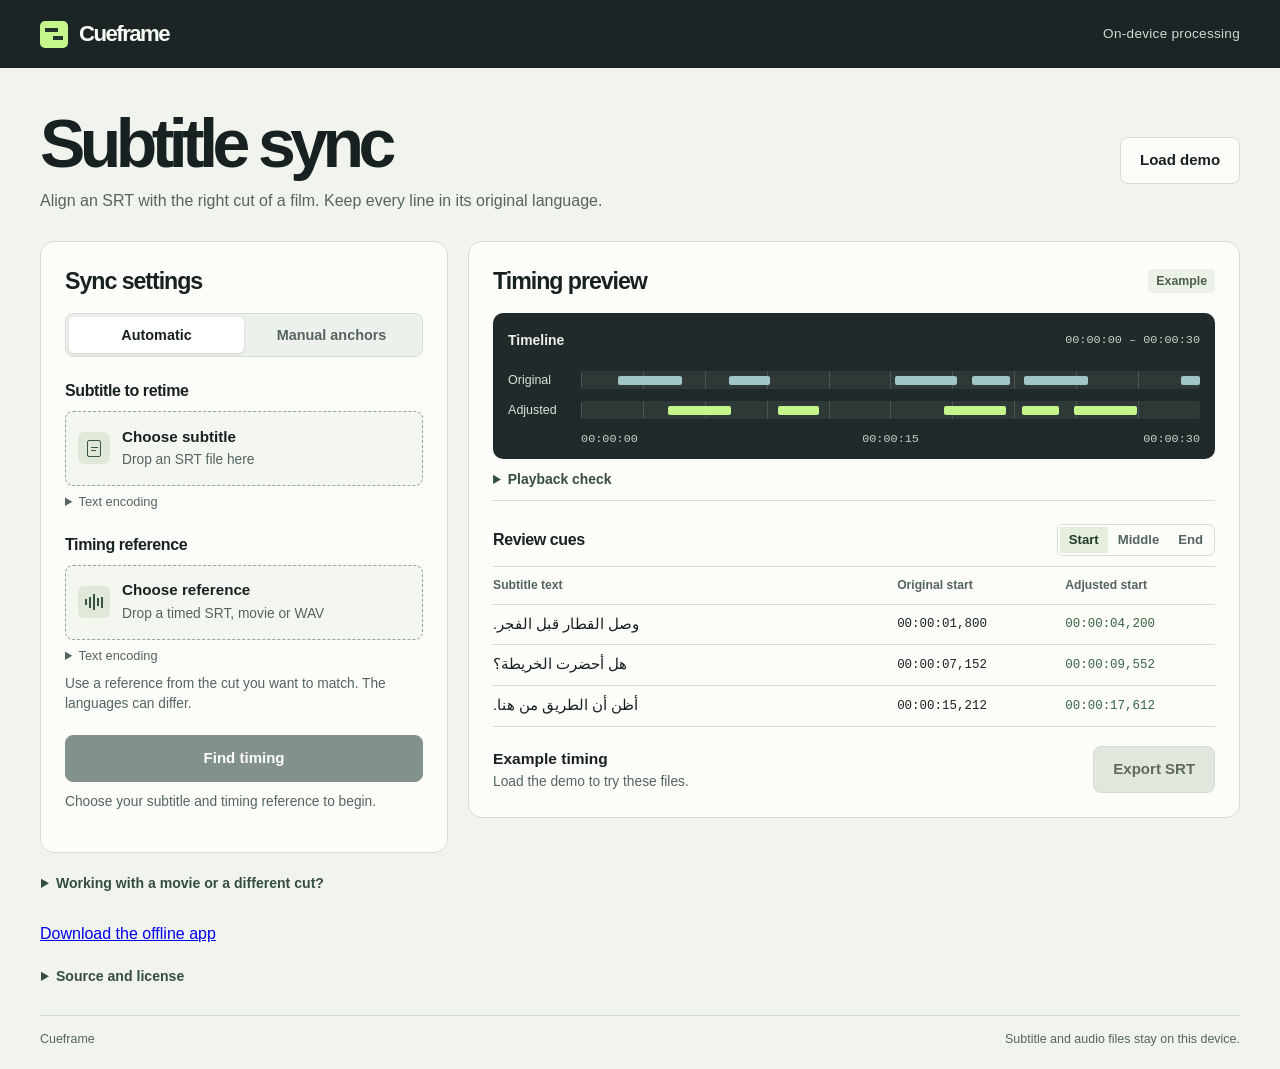
==== subsync/index.html @ e02a7854 "Publish Cueframe subtitle sync at /subsync/" ====
<!doctype html>
<html lang="en">
<head>
  <meta charset="utf-8">
  <meta name="viewport" content="width=device-width, initial-scale=1">
  <meta name="theme-color" content="#181c20">
  <meta name="description" content="Align subtitles in your browser using a timed SRT, a WAV soundtrack, or timing anchors. Your files stay on your device.">
  <title>Cueframe · Subtitle sync</title>
  <style>
:root{color-scheme:light;--ink:#182122;--muted:#536461;--line:#d4ddd6;--accent:#c5f68c;--paper:#f1f4ed;--white:#fcfdf9;--focus:#207056;--mono:ui-monospace,"SFMono-Regular",Consolas,monospace;font:100%/1.5 -apple-system,BlinkMacSystemFont,"Segoe UI",Arial,sans-serif;color:var(--ink);background:var(--paper)}
*{box-sizing:border-box}
body{margin:0}
button,input,select{font:inherit}
button{cursor:pointer;font-weight:650;line-height:1.25}
button:disabled{cursor:default}
button:focus-visible,select:focus-visible,summary:focus-visible,input:focus-visible{outline:3px solid var(--focus);outline-offset:3px}
button:disabled{opacity:.55}
[hidden]{display:none!important}
.wrap{width:min(1210px,calc(100% - 80px));margin:auto}
.topbar{background:#1c2526;color:#f9fcf5}
.bar-inner{display:flex;min-height:68px;align-items:center;justify-content:space-between}
.brand{display:flex;align-items:center;gap:11px;font-size:1.39rem;font-weight:710;letter-spacing:-.07em}
.brand-icon{width:28px;height:27px;display:inline-grid;align-content:center;gap:4px;background:var(--accent);border-radius:5px;padding:5px}
.brand-icon i{display:block;height:4px;background:#22332c}
.brand-icon i:first-child{width:13px}
.brand-icon i:last-child{width:10px;justify-self:end}
.local-label{font-size:.85rem;color:#ccdad2;letter-spacing:.02em}
.mast{display:flex;align-items:center;justify-content:space-between;gap:22px;margin:40px 0 28px}
h1,h2,h3,p{margin:0}
h1{font-size:clamp(2.5rem,5.5vw,4.25rem);font-weight:640;letter-spacing:-.082em;line-height:1.03}
.mast p{color:var(--muted);margin-top:11px;max-width:640px}
button.secondary,.export,.primary{border-radius:8px;padding:.82rem 1.18rem;font-size:.94rem;border:1px solid var(--line);white-space:nowrap}
.secondary{color:var(--ink);background:var(--white)}
.secondary:hover,.positions button:hover,.text-button:hover{text-decoration:underline;text-underline-offset:3px}
.desk{display:grid;grid-template-columns:minmax(300px,.83fr) minmax(0,1.57fr);align-items:start;gap:20px}
.panel{background:var(--white);border:1px solid var(--line);border-radius:14px;padding:24px;min-width:0}
h2{font-size:1.45rem;line-height:1.3;letter-spacing:-.045em;font-weight:680}
h3{font-size:1rem;line-height:1.35;letter-spacing:-.025em;font-weight:680}
.switch{display:grid;grid-template-columns:1fr 1fr;border:1px solid var(--line);padding:3px;background:#edf1eb;border-radius:8px;margin-top:17px}
.switch button{padding:9px 2px;border:0;font-size:.9rem;border-radius:5px;color:var(--muted);background:transparent}
.switch button[aria-pressed=true]{background:#fff;color:var(--ink);box-shadow:0 1px 3px #14251925}
.file-block{margin-top:23px}
.dropzone{display:flex;align-items:center;gap:12px;position:relative;cursor:pointer;min-height:75px;padding:12px;border:1px dashed #94a79b;border-radius:8px;margin-top:9px;background:#f4f7f0}
.dropzone:hover,.dropzone.over{background:#e7f4db;border-color:#54765d}
.dropzone:focus-within{outline:3px solid var(--focus);outline-offset:3px}
.dropzone input{position:absolute;inset:0;opacity:0;width:100%;height:100%;cursor:pointer}
.file-icon{width:32px;height:32px;border-radius:6px;background:#e0e9d9;display:grid;place-content:center;flex:0 0 auto}
.file-icon:after{content:"";width:12px;height:15px;border:1.7px solid #385445;border-radius:2px;background:linear-gradient(#385445,#385445) 3px 6px/7px 1px no-repeat,linear-gradient(#385445,#385445) 3px 9px/5px 1px no-repeat}
.ref-icon:after{border:0;width:19px;height:16px;background:linear-gradient(#385445,#385445) 0 center/2px 6px no-repeat,linear-gradient(#385445,#385445) 4px center/2px 11px no-repeat,linear-gradient(#385445,#385445) 8px center/2px 16px no-repeat,linear-gradient(#385445,#385445) 12px center/2px 8px no-repeat,linear-gradient(#385445,#385445) 16px center/2px 11px no-repeat}
.file-info{display:flex;flex-direction:column;min-width:0;gap:2px}
.file-info b{font-size:.95rem;overflow-wrap:anywhere;text-align:start}
.file-info small,.hint,.status,.encoding,.time-hint,.export-bar small{font-size:.86rem;color:var(--muted)}
.encoding{margin:6px 0 0}
summary{cursor:pointer;width:fit-content}
.encoding summary{font-size:.8rem}
.encoding label{display:block;margin:8px 0 4px}
select,.anchor-row input{border:1px solid #a6b5aa;color:var(--ink);border-radius:5px;background:white;max-width:100%;padding:7px 8px}
.hint{margin-top:9px}
.primary{width:100%;margin-top:20px;background:#203b31;color:#fff;border:1px solid #203b31}
.primary:hover:enabled,.export:hover:enabled{background:#314f42}
.status{margin-top:10px;min-height:2.6em}
.status[data-kind=error]{color:#903215}
.status[data-kind=ok]{color:#28563c}
.text-button{border:0;background:none;color:#28583d;padding:8px 0;font-size:.9rem}
.anchor-labels,.anchor-row{display:grid;grid-template-columns:minmax(0,1fr) minmax(0,1fr) 27px;gap:7px;align-items:center}
.anchor-labels{font-size:.8rem;color:var(--muted);margin-top:12px}
.anchor-row{margin:5px 0}
.anchor-row input{font-family:var(--mono);min-width:0;width:100%;font-size:.84rem}
.remove-anchor{background:transparent;border:0;color:var(--muted);font-size:1.12rem}
.time-hint{font-family:var(--mono);font-size:.75rem}
.section-head,.review-head,.export-bar{display:flex;align-items:center;justify-content:space-between;gap:10px}
.tag{background:#edf2e9;color:#495e4e;font-size:.77rem;font-weight:650;padding:3px 8px;border-radius:4px}
.timeline{color:#f4f6ed;background:#202a2b;border-radius:10px;padding:17px 15px 12px;margin-top:17px}
.timeline-top{display:flex;justify-content:space-between;align-items:center;margin-bottom:20px;font-weight:650;font-size:.87rem;color:#ecf2e8}
#range-time,.ruler{font: .74rem/1.4 var(--mono);color:#c4d1c6}
.lane{display:grid;grid-template-columns:65px 1fr;align-items:center;gap:8px;margin-bottom:11px}
.lane>span{font-size:.78rem;color:#d9e2d8}
.lane-track{height:18px;position:relative;background:repeating-linear-gradient(90deg,#4a5655 0 1px,transparent 1px 10%),#2d3837;border-radius:2px;overflow:hidden}
.segment{position:absolute;height:9px;top:5px;border-radius:2px;background:#a1c5c6;min-width:2px}
.out-track .segment{background:var(--accent)}
.ruler{display:flex;justify-content:space-between;margin-left:73px}
.review-head{margin:23px 0 10px}
.positions{display:flex;border:1px solid var(--line);border-radius:6px;padding:2px;gap:1px}
.positions button{background:none;border:0;border-radius:3px;padding:5px 9px;font-size:.82rem;color:var(--muted)}
.positions [aria-pressed=true]{color:#213b2a;background:#e6eedd}
.table-wrap{overflow:auto}
table{width:100%;border-collapse:collapse;font-size:.91rem}
th{text-align:left;color:var(--muted);font-size:.76rem;font-weight:600;border-top:1px solid var(--line);white-space:nowrap}
th,td{padding:9px 7px;border-bottom:1px solid var(--line);vertical-align:middle}
th:first-child,td:first-child{padding-left:0}
th:last-child,td:last-child{padding-right:0}
td:first-child{width:55%;overflow-wrap:anywhere}
td:first-child bdi{white-space:pre-line}
td.time{font: .78rem/1.5 var(--mono);white-space:nowrap;font-variant-numeric:tabular-nums}
td:last-child.time{color:#356441}
.export-bar{margin-top:19px}
.export-bar p{font-size:.97rem;font-weight:650}
.export-bar small{display:block;margin-top:2px}
.export{background:#203b31;color:white;border-color:#203b31}
.export:disabled{background:#e1e7dd;color:#5c6b5c;border-color:#d3ddd0;opacity:1}
.help{font-size:.88rem;color:var(--muted);margin:20px 1px 28px}
.help summary{color:#354d40;font-weight:600}
.help p,.help pre{margin:9px 0;max-width:86ch}
.help pre{overflow:auto;background:#e6ece2;color:#28372e;padding:10px;border-radius:5px;white-space:pre-wrap;overflow-wrap:anywhere}
footer{display:flex;justify-content:space-between;gap:10px;border-top:1px solid var(--line);margin:0 0 20px;padding-top:14px;color:var(--muted);font-size:.78rem}
@media(min-width:1450px){.mast{margin-top:50px}}
@media(max-width:950px){.wrap{width:calc(100% - 40px)}.desk{gap:13px;grid-template-columns:minmax(260px,.83fr) minmax(0,1.4fr)}.panel{padding:17px}.positions button{padding:5px 6px}td.time{font-size:.72rem}}
@media(max-width:740px){.desk{grid-template-columns:1fr}.mast{margin:25px 0 20px}.mast p{font-size:.95rem}.bar-inner{min-height:56px}.inputs .status{min-height:0}.timeline{padding:14px}.desk{gap:14px}.review-head{margin-top:18px}td.time{font-size:.77rem}.wrap{width:calc(100% - 30px)}}
@media(max-width:420px){.mast{align-items:start;flex-direction:column;gap:12px}.panel{padding:14px}.file-block{margin-top:16px}.review-head,.export-bar{align-items:flex-start;flex-wrap:wrap}th,td{padding:8px 4px}th{font-size:.69rem}td.time{font-size:.68rem}.lane{grid-template-columns:53px 1fr}.ruler{margin-left:61px}footer{flex-wrap:wrap}}
.track-box{margin-top:9px}
.track-box label{display:block;color:var(--muted);font-size:.85rem;margin-bottom:4px}
.track-box select{width:100%;font-size:.9rem}
.player{border-bottom:1px solid var(--line);padding:10px 0;font-size:.87rem;color:var(--muted)}
.player summary{color:#354d40;font-weight:600}
.player-file{position:relative;display:inline-block;margin:9px 0 3px;padding:5px 8px;border:1px solid var(--line);border-radius:5px;background:white;overflow:hidden;cursor:pointer}
.player-file input{position:absolute;inset:0;opacity:0;cursor:pointer;width:100%;height:100%}
.player-file:focus-within{outline:3px solid var(--focus);outline-offset:2px}
#player-note{display:block;font-size:.82rem}
#player-stage{margin-top:8px;background:#19201e;border-radius:7px;overflow:hidden;color:white}
#player{display:block;max-height:300px;width:100%;background:#171c19}
#player-line{white-space:pre-line;text-align:center;line-height:1.35;font-size:1rem;min-height:1.9em;padding:4px 10px}
.play-cue{margin-right:6px;border:1px solid var(--line);border-radius:4px;color:#28583d;background:#edf5e7;font-size:.73rem;padding:3px 5px;vertical-align:middle}

</style>
</head>
<body>
  <header class="topbar">
    <div class="wrap bar-inner">
      <span class="brand"><span class="brand-icon" aria-hidden="true"><i></i><i></i></span>Cueframe</span>
      <span class="local-label">On-device processing</span>
    </div>
  </header>
  <main class="wrap">
    <div class="mast">
      <div><h1>Subtitle sync</h1><p>Align an SRT with the right cut of a film. Keep every line in its original language.</p></div>
      <button type="button" class="secondary demo-button" id="demo">Load demo</button>
    </div>
    <div class="desk">
      <section class="panel inputs" aria-labelledby="input-heading">
        <h2 id="input-heading">Sync settings</h2>
        <div class="switch" aria-label="Alignment method" role="group">
          <button type="button" id="automatic" aria-pressed="true">Automatic</button>
          <button type="button" id="manual" aria-pressed="false">Manual anchors</button>
        </div>
        <div class="file-block" id="source-block">
          <h3>Subtitle to retime</h3>
          <label class="dropzone" id="source-drop">
            <input id="source-file" type="file" accept=".srt,application/x-subrip,text/plain" aria-label="Subtitle file">
            <span class="file-icon" aria-hidden="true"></span>
            <span class="file-info"><b id="source-name" dir="auto">Choose subtitle</b><small id="source-meta">Drop an SRT file here</small></span>
          </label>
          <details class="encoding" id="source-encoding-box"><summary>Text encoding</summary><label for="source-encoding">Subtitle encoding</label><select id="source-encoding"></select></details>
        </div>
        <div id="auto-fields" class="file-block">
          <h3>Timing reference</h3>
          <label class="dropzone" id="ref-drop">
            <input id="ref-file" type="file" accept=".srt,.wav,.wave,.mp4,.m4v,.mov,.mkv,.mks,.webm,application/x-subrip,audio/wav,audio/x-wav,text/plain" aria-label="Timing reference file">
            <span class="file-icon ref-icon" aria-hidden="true"></span>
            <span class="file-info"><b id="ref-name" dir="auto">Choose reference</b><small id="ref-meta">Drop a timed SRT, movie or WAV</small></span>
          </label>
          <div id="track-box" class="track-box" hidden><label for="movie-track">Reference track</label><select id="movie-track"></select></div>
          <details class="encoding" id="ref-encoding-box"><summary>Text encoding</summary><label for="ref-encoding">Reference encoding</label><select id="ref-encoding"></select></details>
          <p class="hint">Use a reference from the cut you want to match. The languages can differ.</p>
        </div>
        <div id="anchor-fields" class="file-block" hidden>
          <h3>Matching times</h3>
          <p class="hint">Enter when the same line starts in your subtitle and in the film. One pair shifts the track. Add more to correct changing drift.</p>
          <div class="anchor-labels" aria-hidden="true"><span>Subtitle</span><span>Film</span></div>
          <div id="anchor-rows"></div>
          <button type="button" class="text-button" id="add-anchor">+ Add timing pair</button>
          <p class="time-hint">Format: HH:MM:SS,mmm</p>
        </div>
        <button type="button" class="primary" id="run" disabled>Find timing</button>
        <button type="button" class="text-button" id="cancel" hidden>Cancel analysis</button>
        <p class="status" id="status" role="status" aria-live="polite">Choose your subtitle and timing reference to begin.</p>
      </section>
      <section class="panel preview" aria-labelledby="preview-heading">
        <div class="section-head"><h2 id="preview-heading">Timing preview</h2><span class="tag" id="preview-type">Example</span></div>
        <div class="timeline">
          <div class="timeline-top"><span>Timeline</span><span id="range-time">00:00:00 – 00:00:30</span></div>
          <div class="lane"><span>Original</span><div class="lane-track" id="lane-original"></div></div>
          <div class="lane"><span>Adjusted</span><div class="lane-track out-track" id="lane-adjusted"></div></div>
          <div class="ruler" aria-hidden="true"><span id="ruler-start"></span><span id="ruler-mid"></span><span id="ruler-end"></span></div>
        </div>
        <details class="player" id="player-pane"><summary>Playback check</summary>
          <label class="player-file">Choose a local movie or audio file<input type="file" id="play-file" accept="video/*,audio/*,.mkv,.m4v,.mov,.webm,.wav"></label>
          <small id="player-note">Open a file to check the adjusted cues against the soundtrack.</small>
          <div id="player-stage" hidden><video id="player" controls playsinline preload="metadata"></video><p id="player-line" dir="auto"></p></div>
          <button type="button" class="text-button" id="capture" hidden>Use player time for film anchor</button>
        </details>
        <div class="review-head"><h3>Review cues</h3><div class="positions" role="group" aria-label="Preview position">
          <button type="button" data-position="first" aria-pressed="true">Start</button><button type="button" data-position="middle" aria-pressed="false">Middle</button><button type="button" data-position="last" aria-pressed="false">End</button>
        </div></div>
        <div class="table-wrap">
          <table><thead><tr><th scope="col">Subtitle text</th><th scope="col">Original start</th><th scope="col">Adjusted start</th></tr></thead><tbody id="cue-list"></tbody></table>
        </div>
        <div class="export-bar"><div><p id="estimate-title">Example timing</p><small id="estimate-info">Load the demo to try these files.</small></div><button type="button" class="export" id="export" disabled>Export SRT</button></div>
      </section>
    </div>
    <details class="help"><summary>Working with a movie or a different cut?</summary>
      <p>Choose a timed SRT, an embedded text track in an MKV or MP4 movie, or a soundtrack your browser can decode. For other audio formats, extract the dialogue track as a mono WAV. With FFmpeg installed, this command selects the first audio track. Choose the audio track that matches your film.</p>
      <pre><code>ffmpeg -i "movie.mkv" -map 0:a:0 -ac 1 -ar 16000 -c:a pcm_s16le "reference.wav"</code></pre>
      <p>Automatic alignment compares timing patterns. Music, sparse dialogue, or an inserted scene can make the estimate uncertain. Compare cues near the start, middle, and end. For a different cut, add timing pairs around the edit and check the lines in between. Lines absent from your release require editing separately.</p>
    </details>
    <p><a href="./index.html" download="cueframe.html">Download the offline app</a></p><details class="help"><summary>Source and license</summary><p>Cueframe is a browser rewrite in a fork of Michał Szymaniak’s SubSync. Distributed under the GNU General Public License, version 3 or later. <a href="https://github.com/StanMiletskiy/subsync">View source and tests on GitHub</a>.</p><details><summary>Read GNU GPL v3</summary><pre style="white-space:pre-wrap;max-height:18rem;overflow:auto">                    GNU GENERAL PUBLIC LICENSE
                       Version 3, 29 June 2007

 Copyright (C) 2007 Free Software Foundation, Inc. &lt;https://fsf.org/&gt;
 Everyone is permitted to copy and distribute verbatim copies
 of this license document, but changing it is not allowed.

                            Preamble

  The GNU General Public License is a free, copyleft license for
software and other kinds of works.

  The licenses for most software and other practical works are designed
to take away your freedom to share and change the works.  By contrast,
the GNU General Public License is intended to guarantee your freedom to
share and change all versions of a program--to make sure it remains free
software for all its users.  We, the Free Software Foundation, use the
GNU General Public License for most of our software; it applies also to
any other work released this way by its authors.  You can apply it to
your programs, too.

  When we speak of free software, we are referring to freedom, not
price.  Our General Public Licenses are designed to make sure that you
have the freedom to distribute copies of free software (and charge for
them if you wish), that you receive source code or can get it if you
want it, that you can change the software or use pieces of it in new
free programs, and that you know you can do these things.

  To protect your rights, we need to prevent others from denying you
these rights or asking you to surrender the rights.  Therefore, you have
certain responsibilities if you distribute copies of the software, or if
you modify it: responsibilities to respect the freedom of others.

  For example, if you distribute copies of such a program, whether
gratis or for a fee, you must pass on to the recipients the same
freedoms that you received.  You must make sure that they, too, receive
or can get the source code.  And you must show them these terms so they
know their rights.

  Developers that use the GNU GPL protect your rights with two steps:
(1) assert copyright on the software, and (2) offer you this License
giving you legal permission to copy, distribute and/or modify it.

  For the developers' and authors' protection, the GPL clearly explains
that there is no warranty for this free software.  For both users' and
authors' sake, the GPL requires that modified versions be marked as
changed, so that their problems will not be attributed erroneously to
authors of previous versions.

  Some devices are designed to deny users access to install or run
modified versions of the software inside them, although the manufacturer
can do so.  This is fundamentally incompatible with the aim of
protecting users' freedom to change the software.  The systematic
pattern of such abuse occurs in the area of products for individuals to
use, which is precisely where it is most unacceptable.  Therefore, we
have designed this version of the GPL to prohibit the practice for those
products.  If such problems arise substantially in other domains, we
stand ready to extend this provision to those domains in future versions
of the GPL, as needed to protect the freedom of users.

  Finally, every program is threatened constantly by software patents.
States should not allow patents to restrict development and use of
software on general-purpose computers, but in those that do, we wish to
avoid the special danger that patents applied to a free program could
make it effectively proprietary.  To prevent this, the GPL assures that
patents cannot be used to render the program non-free.

  The precise terms and conditions for copying, distribution and
modification follow.

                       TERMS AND CONDITIONS

  0. Definitions.

  "This License" refers to version 3 of the GNU General Public License.

  "Copyright" also means copyright-like laws that apply to other kinds of
works, such as semiconductor masks.

  "The Program" refers to any copyrightable work licensed under this
License.  Each licensee is addressed as "you".  "Licensees" and
"recipients" may be individuals or organizations.

  To "modify" a work means to copy from or adapt all or part of the work
in a fashion requiring copyright permission, other than the making of an
exact copy.  The resulting work is called a "modified version" of the
earlier work or a work "based on" the earlier work.

  A "covered work" means either the unmodified Program or a work based
on the Program.

  To "propagate" a work means to do anything with it that, without
permission, would make you directly or secondarily liable for
infringement under applicable copyright law, except executing it on a
computer or modifying a private copy.  Propagation includes copying,
distribution (with or without modification), making available to the
public, and in some countries other activities as well.

  To "convey" a work means any kind of propagation that enables other
parties to make or receive copies.  Mere interaction with a user through
a computer network, with no transfer of a copy, is not conveying.

  An interactive user interface displays "Appropriate Legal Notices"
to the extent that it includes a convenient and prominently visible
feature that (1) displays an appropriate copyright notice, and (2)
tells the user that there is no warranty for the work (except to the
extent that warranties are provided), that licensees may convey the
work under this License, and how to view a copy of this License.  If
the interface presents a list of user commands or options, such as a
menu, a prominent item in the list meets this criterion.

  1. Source Code.

  The "source code" for a work means the preferred form of the work
for making modifications to it.  "Object code" means any non-source
form of a work.

  A "Standard Interface" means an interface that either is an official
standard defined by a recognized standards body, or, in the case of
interfaces specified for a particular programming language, one that
is widely used among developers working in that language.

  The "System Libraries" of an executable work include anything, other
than the work as a whole, that (a) is included in the normal form of
packaging a Major Component, but which is not part of that Major
Component, and (b) serves only to enable use of the work with that
Major Component, or to implement a Standard Interface for which an
implementation is available to the public in source code form.  A
"Major Component", in this context, means a major essential component
(kernel, window system, and so on) of the specific operating system
(if any) on which the executable work runs, or a compiler used to
produce the work, or an object code interpreter used to run it.

  The "Corresponding Source" for a work in object code form means all
the source code needed to generate, install, and (for an executable
work) run the object code and to modify the work, including scripts to
control those activities.  However, it does not include the work's
System Libraries, or general-purpose tools or generally available free
programs which are used unmodified in performing those activities but
which are not part of the work.  For example, Corresponding Source
includes interface definition files associated with source files for
the work, and the source code for shared libraries and dynamically
linked subprograms that the work is specifically designed to require,
such as by intimate data communication or control flow between those
subprograms and other parts of the work.

  The Corresponding Source need not include anything that users
can regenerate automatically from other parts of the Corresponding
Source.

  The Corresponding Source for a work in source code form is that
same work.

  2. Basic Permissions.

  All rights granted under this License are granted for the term of
copyright on the Program, and are irrevocable provided the stated
conditions are met.  This License explicitly affirms your unlimited
permission to run the unmodified Program.  The output from running a
covered work is covered by this License only if the output, given its
content, constitutes a covered work.  This License acknowledges your
rights of fair use or other equivalent, as provided by copyright law.

  You may make, run and propagate covered works that you do not
convey, without conditions so long as your license otherwise remains
in force.  You may convey covered works to others for the sole purpose
of having them make modifications exclusively for you, or provide you
with facilities for running those works, provided that you comply with
the terms of this License in conveying all material for which you do
not control copyright.  Those thus making or running the covered works
for you must do so exclusively on your behalf, under your direction
and control, on terms that prohibit them from making any copies of
your copyrighted material outside their relationship with you.

  Conveying under any other circumstances is permitted solely under
the conditions stated below.  Sublicensing is not allowed; section 10
makes it unnecessary.

  3. Protecting Users' Legal Rights From Anti-Circumvention Law.

  No covered work shall be deemed part of an effective technological
measure under any applicable law fulfilling obligations under article
11 of the WIPO copyright treaty adopted on 20 December 1996, or
similar laws prohibiting or restricting circumvention of such
measures.

  When you convey a covered work, you waive any legal power to forbid
circumvention of technological measures to the extent such circumvention
is effected by exercising rights under this License with respect to
the covered work, and you disclaim any intention to limit operation or
modification of the work as a means of enforcing, against the work's
users, your or third parties' legal rights to forbid circumvention of
technological measures.

  4. Conveying Verbatim Copies.

  You may convey verbatim copies of the Program's source code as you
receive it, in any medium, provided that you conspicuously and
appropriately publish on each copy an appropriate copyright notice;
keep intact all notices stating that this License and any
non-permissive terms added in accord with section 7 apply to the code;
keep intact all notices of the absence of any warranty; and give all
recipients a copy of this License along with the Program.

  You may charge any price or no price for each copy that you convey,
and you may offer support or warranty protection for a fee.

  5. Conveying Modified Source Versions.

  You may convey a work based on the Program, or the modifications to
produce it from the Program, in the form of source code under the
terms of section 4, provided that you also meet all of these conditions:

    a) The work must carry prominent notices stating that you modified
    it, and giving a relevant date.

    b) The work must carry prominent notices stating that it is
    released under this License and any conditions added under section
    7.  This requirement modifies the requirement in section 4 to
    "keep intact all notices".

    c) You must license the entire work, as a whole, under this
    License to anyone who comes into possession of a copy.  This
    License will therefore apply, along with any applicable section 7
    additional terms, to the whole of the work, and all its parts,
    regardless of how they are packaged.  This License gives no
    permission to license the work in any other way, but it does not
    invalidate such permission if you have separately received it.

    d) If the work has interactive user interfaces, each must display
    Appropriate Legal Notices; however, if the Program has interactive
    interfaces that do not display Appropriate Legal Notices, your
    work need not make them do so.

  A compilation of a covered work with other separate and independent
works, which are not by their nature extensions of the covered work,
and which are not combined with it such as to form a larger program,
in or on a volume of a storage or distribution medium, is called an
"aggregate" if the compilation and its resulting copyright are not
used to limit the access or legal rights of the compilation's users
beyond what the individual works permit.  Inclusion of a covered work
in an aggregate does not cause this License to apply to the other
parts of the aggregate.

  6. Conveying Non-Source Forms.

  You may convey a covered work in object code form under the terms
of sections 4 and 5, provided that you also convey the
machine-readable Corresponding Source under the terms of this License,
in one of these ways:

    a) Convey the object code in, or embodied in, a physical product
    (including a physical distribution medium), accompanied by the
    Corresponding Source fixed on a durable physical medium
    customarily used for software interchange.

    b) Convey the object code in, or embodied in, a physical product
    (including a physical distribution medium), accompanied by a
    written offer, valid for at least three years and valid for as
    long as you offer spare parts or customer support for that product
    model, to give anyone who possesses the object code either (1) a
    copy of the Corresponding Source for all the software in the
    product that is covered by this License, on a durable physical
    medium customarily used for software interchange, for a price no
    more than your reasonable cost of physically performing this
    conveying of source, or (2) access to copy the
    Corresponding Source from a network server at no charge.

    c) Convey individual copies of the object code with a copy of the
    written offer to provide the Corresponding Source.  This
    alternative is allowed only occasionally and noncommercially, and
    only if you received the object code with such an offer, in accord
    with subsection 6b.

    d) Convey the object code by offering access from a designated
    place (gratis or for a charge), and offer equivalent access to the
    Corresponding Source in the same way through the same place at no
    further charge.  You need not require recipients to copy the
    Corresponding Source along with the object code.  If the place to
    copy the object code is a network server, the Corresponding Source
    may be on a different server (operated by you or a third party)
    that supports equivalent copying facilities, provided you maintain
    clear directions next to the object code saying where to find the
    Corresponding Source.  Regardless of what server hosts the
    Corresponding Source, you remain obligated to ensure that it is
    available for as long as needed to satisfy these requirements.

    e) Convey the object code using peer-to-peer transmission, provided
    you inform other peers where the object code and Corresponding
    Source of the work are being offered to the general public at no
    charge under subsection 6d.

  A separable portion of the object code, whose source code is excluded
from the Corresponding Source as a System Library, need not be
included in conveying the object code work.

  A "User Product" is either (1) a "consumer product", which means any
tangible personal property which is normally used for personal, family,
or household purposes, or (2) anything designed or sold for incorporation
into a dwelling.  In determining whether a product is a consumer product,
doubtful cases shall be resolved in favor of coverage.  For a particular
product received by a particular user, "normally used" refers to a
typical or common use of that class of product, regardless of the status
of the particular user or of the way in which the particular user
actually uses, or expects or is expected to use, the product.  A product
is a consumer product regardless of whether the product has substantial
commercial, industrial or non-consumer uses, unless such uses represent
the only significant mode of use of the product.

  "Installation Information" for a User Product means any methods,
procedures, authorization keys, or other information required to install
and execute modified versions of a covered work in that User Product from
a modified version of its Corresponding Source.  The information must
suffice to ensure that the continued functioning of the modified object
code is in no case prevented or interfered with solely because
modification has been made.

  If you convey an object code work under this section in, or with, or
specifically for use in, a User Product, and the conveying occurs as
part of a transaction in which the right of possession and use of the
User Product is transferred to the recipient in perpetuity or for a
fixed term (regardless of how the transaction is characterized), the
Corresponding Source conveyed under this section must be accompanied
by the Installation Information.  But this requirement does not apply
if neither you nor any third party retains the ability to install
modified object code on the User Product (for example, the work has
been installed in ROM).

  The requirement to provide Installation Information does not include a
requirement to continue to provide support service, warranty, or updates
for a work that has been modified or installed by the recipient, or for
the User Product in which it has been modified or installed.  Access to a
network may be denied when the modification itself materially and
adversely affects the operation of the network or violates the rules and
protocols for communication across the network.

  Corresponding Source conveyed, and Installation Information provided,
in accord with this section must be in a format that is publicly
documented (and with an implementation available to the public in
source code form), and must require no special password or key for
unpacking, reading or copying.

  7. Additional Terms.

  "Additional permissions" are terms that supplement the terms of this
License by making exceptions from one or more of its conditions.
Additional permissions that are applicable to the entire Program shall
be treated as though they were included in this License, to the extent
that they are valid under applicable law.  If additional permissions
apply only to part of the Program, that part may be used separately
under those permissions, but the entire Program remains governed by
this License without regard to the additional permissions.

  When you convey a copy of a covered work, you may at your option
remove any additional permissions from that copy, or from any part of
it.  (Additional permissions may be written to require their own
removal in certain cases when you modify the work.)  You may place
additional permissions on material, added by you to a covered work,
for which you have or can give appropriate copyright permission.

  Notwithstanding any other provision of this License, for material you
add to a covered work, you may (if authorized by the copyright holders of
that material) supplement the terms of this License with terms:

    a) Disclaiming warranty or limiting liability differently from the
    terms of sections 15 and 16 of this License; or

    b) Requiring preservation of specified reasonable legal notices or
    author attributions in that material or in the Appropriate Legal
    Notices displayed by works containing it; or

    c) Prohibiting misrepresentation of the origin of that material, or
    requiring that modified versions of such material be marked in
    reasonable ways as different from the original version; or

    d) Limiting the use for publicity purposes of names of licensors or
    authors of the material; or

    e) Declining to grant rights under trademark law for use of some
    trade names, trademarks, or service marks; or

    f) Requiring indemnification of licensors and authors of that
    material by anyone who conveys the material (or modified versions of
    it) with contractual assumptions of liability to the recipient, for
    any liability that these contractual assumptions directly impose on
    those licensors and authors.

  All other non-permissive additional terms are considered "further
restrictions" within the meaning of section 10.  If the Program as you
received it, or any part of it, contains a notice stating that it is
governed by this License along with a term that is a further
restriction, you may remove that term.  If a license document contains
a further restriction but permits relicensing or conveying under this
License, you may add to a covered work material governed by the terms
of that license document, provided that the further restriction does
not survive such relicensing or conveying.

  If you add terms to a covered work in accord with this section, you
must place, in the relevant source files, a statement of the
additional terms that apply to those files, or a notice indicating
where to find the applicable terms.

  Additional terms, permissive or non-permissive, may be stated in the
form of a separately written license, or stated as exceptions;
the above requirements apply either way.

  8. Termination.

  You may not propagate or modify a covered work except as expressly
provided under this License.  Any attempt otherwise to propagate or
modify it is void, and will automatically terminate your rights under
this License (including any patent licenses granted under the third
paragraph of section 11).

  However, if you cease all violation of this License, then your
license from a particular copyright holder is reinstated (a)
provisionally, unless and until the copyright holder explicitly and
finally terminates your license, and (b) permanently, if the copyright
holder fails to notify you of the violation by some reasonable means
prior to 60 days after the cessation.

  Moreover, your license from a particular copyright holder is
reinstated permanently if the copyright holder notifies you of the
violation by some reasonable means, this is the first time you have
received notice of violation of this License (for any work) from that
copyright holder, and you cure the violation prior to 30 days after
your receipt of the notice.

  Termination of your rights under this section does not terminate the
licenses of parties who have received copies or rights from you under
this License.  If your rights have been terminated and not permanently
reinstated, you do not qualify to receive new licenses for the same
material under section 10.

  9. Acceptance Not Required for Having Copies.

  You are not required to accept this License in order to receive or
run a copy of the Program.  Ancillary propagation of a covered work
occurring solely as a consequence of using peer-to-peer transmission
to receive a copy likewise does not require acceptance.  However,
nothing other than this License grants you permission to propagate or
modify any covered work.  These actions infringe copyright if you do
not accept this License.  Therefore, by modifying or propagating a
covered work, you indicate your acceptance of this License to do so.

  10. Automatic Licensing of Downstream Recipients.

  Each time you convey a covered work, the recipient automatically
receives a license from the original licensors, to run, modify and
propagate that work, subject to this License.  You are not responsible
for enforcing compliance by third parties with this License.

  An "entity transaction" is a transaction transferring control of an
organization, or substantially all assets of one, or subdividing an
organization, or merging organizations.  If propagation of a covered
work results from an entity transaction, each party to that
transaction who receives a copy of the work also receives whatever
licenses to the work the party's predecessor in interest had or could
give under the previous paragraph, plus a right to possession of the
Corresponding Source of the work from the predecessor in interest, if
the predecessor has it or can get it with reasonable efforts.

  You may not impose any further restrictions on the exercise of the
rights granted or affirmed under this License.  For example, you may
not impose a license fee, royalty, or other charge for exercise of
rights granted under this License, and you may not initiate litigation
(including a cross-claim or counterclaim in a lawsuit) alleging that
any patent claim is infringed by making, using, selling, offering for
sale, or importing the Program or any portion of it.

  11. Patents.

  A "contributor" is a copyright holder who authorizes use under this
License of the Program or a work on which the Program is based.  The
work thus licensed is called the contributor's "contributor version".

  A contributor's "essential patent claims" are all patent claims
owned or controlled by the contributor, whether already acquired or
hereafter acquired, that would be infringed by some manner, permitted
by this License, of making, using, or selling its contributor version,
but do not include claims that would be infringed only as a
consequence of further modification of the contributor version.  For
purposes of this definition, "control" includes the right to grant
patent sublicenses in a manner consistent with the requirements of
this License.

  Each contributor grants you a non-exclusive, worldwide, royalty-free
patent license under the contributor's essential patent claims, to
make, use, sell, offer for sale, import and otherwise run, modify and
propagate the contents of its contributor version.

  In the following three paragraphs, a "patent license" is any express
agreement or commitment, however denominated, not to enforce a patent
(such as an express permission to practice a patent or covenant not to
sue for patent infringement).  To "grant" such a patent license to a
party means to make such an agreement or commitment not to enforce a
patent against the party.

  If you convey a covered work, knowingly relying on a patent license,
and the Corresponding Source of the work is not available for anyone
to copy, free of charge and under the terms of this License, through a
publicly available network server or other readily accessible means,
then you must either (1) cause the Corresponding Source to be so
available, or (2) arrange to deprive yourself of the benefit of the
patent license for this particular work, or (3) arrange, in a manner
consistent with the requirements of this License, to extend the patent
license to downstream recipients.  "Knowingly relying" means you have
actual knowledge that, but for the patent license, your conveying the
covered work in a country, or your recipient's use of the covered work
in a country, would infringe one or more identifiable patents in that
country that you have reason to believe are valid.

  If, pursuant to or in connection with a single transaction or
arrangement, you convey, or propagate by procuring conveyance of, a
covered work, and grant a patent license to some of the parties
receiving the covered work authorizing them to use, propagate, modify
or convey a specific copy of the covered work, then the patent license
you grant is automatically extended to all recipients of the covered
work and works based on it.

  A patent license is "discriminatory" if it does not include within
the scope of its coverage, prohibits the exercise of, or is
conditioned on the non-exercise of one or more of the rights that are
specifically granted under this License.  You may not convey a covered
work if you are a party to an arrangement with a third party that is
in the business of distributing software, under which you make payment
to the third party based on the extent of your activity of conveying
the work, and under which the third party grants, to any of the
parties who would receive the covered work from you, a discriminatory
patent license (a) in connection with copies of the covered work
conveyed by you (or copies made from those copies), or (b) primarily
for and in connection with specific products or compilations that
contain the covered work, unless you entered into that arrangement,
or that patent license was granted, prior to 28 March 2007.

  Nothing in this License shall be construed as excluding or limiting
any implied license or other defenses to infringement that may
otherwise be available to you under applicable patent law.

  12. No Surrender of Others' Freedom.

  If conditions are imposed on you (whether by court order, agreement or
otherwise) that contradict the conditions of this License, they do not
excuse you from the conditions of this License.  If you cannot convey a
covered work so as to satisfy simultaneously your obligations under this
License and any other pertinent obligations, then as a consequence you may
not convey it at all.  For example, if you agree to terms that obligate you
to collect a royalty for further conveying from those to whom you convey
the Program, the only way you could satisfy both those terms and this
License would be to refrain entirely from conveying the Program.

  13. Use with the GNU Affero General Public License.

  Notwithstanding any other provision of this License, you have
permission to link or combine any covered work with a work licensed
under version 3 of the GNU Affero General Public License into a single
combined work, and to convey the resulting work.  The terms of this
License will continue to apply to the part which is the covered work,
but the special requirements of the GNU Affero General Public License,
section 13, concerning interaction through a network will apply to the
combination as such.

  14. Revised Versions of this License.

  The Free Software Foundation may publish revised and/or new versions of
the GNU General Public License from time to time.  Such new versions will
be similar in spirit to the present version, but may differ in detail to
address new problems or concerns.

  Each version is given a distinguishing version number.  If the
Program specifies that a certain numbered version of the GNU General
Public License "or any later version" applies to it, you have the
option of following the terms and conditions either of that numbered
version or of any later version published by the Free Software
Foundation.  If the Program does not specify a version number of the
GNU General Public License, you may choose any version ever published
by the Free Software Foundation.

  If the Program specifies that a proxy can decide which future
versions of the GNU General Public License can be used, that proxy's
public statement of acceptance of a version permanently authorizes you
to choose that version for the Program.

  Later license versions may give you additional or different
permissions.  However, no additional obligations are imposed on any
author or copyright holder as a result of your choosing to follow a
later version.

  15. Disclaimer of Warranty.

  THERE IS NO WARRANTY FOR THE PROGRAM, TO THE EXTENT PERMITTED BY
APPLICABLE LAW.  EXCEPT WHEN OTHERWISE STATED IN WRITING THE COPYRIGHT
HOLDERS AND/OR OTHER PARTIES PROVIDE THE PROGRAM "AS IS" WITHOUT WARRANTY
OF ANY KIND, EITHER EXPRESSED OR IMPLIED, INCLUDING, BUT NOT LIMITED TO,
THE IMPLIED WARRANTIES OF MERCHANTABILITY AND FITNESS FOR A PARTICULAR
PURPOSE.  THE ENTIRE RISK AS TO THE QUALITY AND PERFORMANCE OF THE PROGRAM
IS WITH YOU.  SHOULD THE PROGRAM PROVE DEFECTIVE, YOU ASSUME THE COST OF
ALL NECESSARY SERVICING, REPAIR OR CORRECTION.

  16. Limitation of Liability.

  IN NO EVENT UNLESS REQUIRED BY APPLICABLE LAW OR AGREED TO IN WRITING
WILL ANY COPYRIGHT HOLDER, OR ANY OTHER PARTY WHO MODIFIES AND/OR CONVEYS
THE PROGRAM AS PERMITTED ABOVE, BE LIABLE TO YOU FOR DAMAGES, INCLUDING ANY
GENERAL, SPECIAL, INCIDENTAL OR CONSEQUENTIAL DAMAGES ARISING OUT OF THE
USE OR INABILITY TO USE THE PROGRAM (INCLUDING BUT NOT LIMITED TO LOSS OF
DATA OR DATA BEING RENDERED INACCURATE OR LOSSES SUSTAINED BY YOU OR THIRD
PARTIES OR A FAILURE OF THE PROGRAM TO OPERATE WITH ANY OTHER PROGRAMS),
EVEN IF SUCH HOLDER OR OTHER PARTY HAS BEEN ADVISED OF THE POSSIBILITY OF
SUCH DAMAGES.

  17. Interpretation of Sections 15 and 16.

  If the disclaimer of warranty and limitation of liability provided
above cannot be given local legal effect according to their terms,
reviewing courts shall apply local law that most closely approximates
an absolute waiver of all civil liability in connection with the
Program, unless a warranty or assumption of liability accompanies a
copy of the Program in return for a fee.

                     END OF TERMS AND CONDITIONS

            How to Apply These Terms to Your New Programs

  If you develop a new program, and you want it to be of the greatest
possible use to the public, the best way to achieve this is to make it
free software which everyone can redistribute and change under these terms.

  To do so, attach the following notices to the program.  It is safest
to attach them to the start of each source file to most effectively
state the exclusion of warranty; and each file should have at least
the "copyright" line and a pointer to where the full notice is found.

    &lt;one line to give the program's name and a brief idea of what it does.&gt;
    Copyright (C) &lt;year&gt;  &lt;name of author&gt;

    This program is free software: you can redistribute it and/or modify
    it under the terms of the GNU General Public License as published by
    the Free Software Foundation, either version 3 of the License, or
    (at your option) any later version.

    This program is distributed in the hope that it will be useful,
    but WITHOUT ANY WARRANTY; without even the implied warranty of
    MERCHANTABILITY or FITNESS FOR A PARTICULAR PURPOSE.  See the
    GNU General Public License for more details.

    You should have received a copy of the GNU General Public License
    along with this program.  If not, see &lt;https://www.gnu.org/licenses/&gt;.

Also add information on how to contact you by electronic and paper mail.

  If the program does terminal interaction, make it output a short
notice like this when it starts in an interactive mode:

    &lt;program&gt;  Copyright (C) &lt;year&gt;  &lt;name of author&gt;
    This program comes with ABSOLUTELY NO WARRANTY; for details type `show w'.
    This is free software, and you are welcome to redistribute it
    under certain conditions; type `show c' for details.

The hypothetical commands `show w' and `show c' should show the appropriate
parts of the General Public License.  Of course, your program's commands
might be different; for a GUI interface, you would use an "about box".

  You should also get your employer (if you work as a programmer) or school,
if any, to sign a "copyright disclaimer" for the program, if necessary.
For more information on this, and how to apply and follow the GNU GPL, see
&lt;https://www.gnu.org/licenses/&gt;.

  The GNU General Public License does not permit incorporating your program
into proprietary programs.  If your program is a subroutine library, you
may consider it more useful to permit linking proprietary applications with
the library.  If this is what you want to do, use the GNU Lesser General
Public License instead of this License.  But first, please read
&lt;https://www.gnu.org/licenses/why-not-lgpl.html&gt;.
</pre></details></details>
    <footer><span>Cueframe</span><span>Subtitle and audio files stay on this device.</span></footer>
  </main>
  <script>
// Retiming edits spans in the original text. Dialogue and cue metadata never pass through a serializer.
(function () {
  'use strict';

  const stamp = '(\\d+:\\d{2}:\\d{2}[,.]\\d{1,3})';
  const timingLine = new RegExp('^([ \\t]*)' + stamp + '([ \\t]*-->[ \\t]*)' + stamp + '(?:[ \\t].*)?$');

  function decode(buffer, encoding = 'auto') {
    const bytes = ArrayBuffer.isView(buffer)
      ? new Uint8Array(buffer.buffer, buffer.byteOffset, buffer.byteLength)
      : new Uint8Array(buffer);
    const auto = !encoding || encoding.trim().toLowerCase() === 'auto';
    if (auto) {
      if (bytes[0] === 0xff && bytes[1] === 0xfe) encoding = 'utf-16le';
      else if (bytes[0] === 0xfe && bytes[1] === 0xff) encoding = 'utf-16be';
      else encoding = 'utf-8';
    }
    let decoded;
    try {
      decoded = new TextDecoder(encoding, { fatal: true, ignoreBOM: true }).decode(bytes);
    } catch {
      if (auto) throw new Error('Choose the file’s text encoding. It is not valid UTF-8 and has no usable Unicode encoding signature.');
      throw new Error('Cannot decode this file with the selected encoding (' + encoding + '). Choose the encoding used by this subtitle.');
    }
    if (decoded.includes('\0')) {
      throw new Error('Unexpected NUL characters. Choose the file’s text encoding, such as UTF-16LE, or select a text subtitle.');
    }
    return decoded;
  }

  // Short inputs are convenient when entering anchors, e.g. "83.4" or "1:23,4".
  function parseTime(value) {
    const input = String(value).trim();
    const parts = input.replace(',', '.').split(':');
    if (parts.length > 3 || !/^\d+(?:\.\d{1,3})?$/.test(parts[parts.length - 1])
      || parts.slice(0, -1).some(part => !/^\d+$/.test(part))) {
      throw new Error('Enter a time such as 00:02:34,550, 2:34.55, or 154.55.');
    }
    const [seconds, fraction = ''] = parts.pop().split('.');
    if (parts.length && Number(seconds) >= 60 || parts.length === 2 && Number(parts[1]) >= 60) {
      throw new Error('Minutes and seconds in a clock time must be below 60.');
    }
    const whole = parts.reduce((sum, part) => sum * 60 + Number(part), 0) * 60 + Number(seconds);
    const ms = whole * 1000 + Number(fraction.padEnd(3, '0'));
    if (!Number.isSafeInteger(ms)) throw new Error('Time is outside the supported range.');
    return ms;
  }

  function clockFields(ms) {
    const time = Math.round(ms);
    if (!Number.isSafeInteger(time) || time < 0) throw new Error('A subtitle time must be finite and nonnegative.');
    return [
      String(Math.floor(time / 3600000)),
      String(Math.floor(time / 60000) % 60).padStart(2, '0'),
      String(Math.floor(time / 1000) % 60).padStart(2, '0'),
      String(time % 1000).padStart(3, '0'),
    ];
  }

  function formatTime(ms) {
    const [hours, minutes, seconds, fraction] = clockFields(ms);
    return hours.padStart(2, '0') + ':' + minutes + ':' + seconds + ',' + fraction;
  }

  function formatLike(ms, original) {
    const [hours, minutes, seconds, fraction] = clockFields(ms);
    const delimiter = original.includes(',') ? ',' : '.';
    const precision = Math.max(original.split(delimiter)[1].length, fraction.replace(/0+$/, '').length);
    return hours.padStart(original.indexOf(':'), '0') + ':' + minutes + ':' + seconds + delimiter + fraction.slice(0, precision);
  }

  function parse(text) {
    if (typeof text !== 'string') throw new Error('Select an SRT text file.');
    const cues = [];
    let block = [];
    function readBlock() {
      if (!block.length) return;
      let row = 0;
      let tokens = timingLine.exec(block[0].line);
      if (!tokens && block.length > 1) {
        row = 1;
        tokens = timingLine.exec(block[row].line);
      }
      if (!tokens) throw new Error('Invalid SRT timing near line ' + block[0].number + '. Expected 00:00:01,000 --> 00:00:02,000.');
      const timing = block[row];
      const start = parseTime(tokens[2]);
      const end = parseTime(tokens[4]);
      if (end <= start) throw new Error('The subtitle at line ' + timing.number + ' must end after it starts.');
      const body = block.slice(row + 1);
      for (let i = 1; i < body.length; i++) {
        if (/^\s*\d+\s*$/.test(body[i - 1].line) && timingLine.test(body[i].line)) {
          throw new Error('Missing blank line before the cue at line ' + body[i].number + '.');
        }
      }
      const startAt = timing.at + tokens[1].length;
      const endAt = startAt + tokens[2].length + tokens[3].length;
      const last = block[block.length - 1];
      cues.push({
        start, end,
        text: body.length ? text.slice(body[0].at, last.at + last.line.length) : '',
        startAt, endAt, startToken: tokens[2], endToken: tokens[4],
      });
      block = [];
    }
    // Starting after a Unicode BOM keeps its original location, including on an index-less first cue.
    const lines = /([^\r\n]*)(?:\r\n|\r|\n|$)/g;
    lines.lastIndex = text.charCodeAt(0) === 0xfeff ? 1 : 0;
    let number = 0;
    let line;
    while ((line = lines.exec(text)) && line[0].length) {
      number++;
      if (/^[ \t]*$/.test(line[1])) readBlock();
      else block.push({ line: line[1], at: line.index, number });
    }
    readBlock();
    if (!cues.length) throw new Error('No subtitle cues found. Select an SRT file.');
    return { text, cues };
  }

  function render(parsed, map) {
    const chunks = [];
    let cursor = 0;
    for (const [i, cue] of parsed.cues.entries()) {
      const start = Math.round(map(cue.start));
      const end = Math.round(map(cue.end));
      if (!Number.isSafeInteger(start) || !Number.isSafeInteger(end)) {
        throw new Error('Cue ' + (i + 1) + ' has an invalid corrected time. Check the timing correction.');
      }
      if (start < 0) {
        throw new Error('Cue ' + (i + 1) + ' would start before 00:00:00,000. Adjust the correction or edit that cue before exporting.');
      }
      if (end <= start) throw new Error('Cue ' + (i + 1) + ' would have zero or negative duration. Adjust the correction before exporting.');
      chunks.push(parsed.text.slice(cursor, cue.startAt), formatLike(start, cue.startToken),
        parsed.text.slice(cue.startAt + cue.startToken.length, cue.endAt), formatLike(end, cue.endToken));
      cursor = cue.endAt + cue.endToken.length;
    }
    chunks.push(parsed.text.slice(cursor));
    return chunks.join('');
  }

  function anchors(points) {
    if (!Array.isArray(points) || !points.length) throw new Error('Add at least one pair of matching times.');
    const pairs = points.map(({ source, target }, i) => {
      if (![source, target].every(value => Number.isSafeInteger(value) && value >= 0)) {
        throw new Error('Anchor ' + (i + 1) + ' needs two nonnegative times.');
      }
      return { source, target };
    });
    for (let i = 1; i < pairs.length; i++) {
      if (pairs[i].source <= pairs[i - 1].source || pairs[i].target <= pairs[i - 1].target) {
        throw new Error('Add anchors in increasing order in both timelines. Check anchor ' + (i + 1) + '.');
      }
    }
    if (pairs.length === 1) {
      const shift = pairs[0].target - pairs[0].source;
      return time => time + shift;
    }
    return time => {
      // Use the nearest segment outside the anchor range so drift continues through the end credits.
      let left = 0, right = pairs.length - 1;
      while (right - left > 1) {
        const middle = Math.floor((left + right) / 2);
        if (time < pairs[middle].source) right = middle;
        else left = middle;
      }
      const a = pairs[left], b = pairs[right];
      return a.target + (time - a.source) * (b.target - a.target) / (b.source - a.source);
    };
  }

  const api = { decode, parse, parseTime, formatTime, render, anchors };
  if (typeof module !== 'undefined' && module.exports) module.exports = api;
  globalThis.SyncSrt = api;
})();

</script>
  <script id="align-engine">
/* Original browser rewrite. SPDX-License-Identifier: GPL-3.0-or-later */
// All times are in milliseconds.
(function (root) {
  "use strict";

  const commonRates = [1, 24 / 25, 25 / 24, 24000 / 25025, 25025 / 24000, 1000 / 1001, 1001 / 1000];
  const clamp = (n, lo, hi) => Math.min(hi, Math.max(lo, n));
  const failure = reason => ({ offsetMs: 0, scale: 1, score: 0, reliable: false, reason });

  function ordered(cues) {
    return cues.filter(c => c && Number.isFinite(c.start) && Number.isFinite(c.end) && c.end > c.start)
      .sort((a, b) => a.start - b.start);
  }

  function extent(cues) {
    return [cues[0].start, cues.reduce((v, c) => Math.max(v, c.end), cues[0].end)];
  }

  function cueActivity(cues, step) {
    const [origin, end] = extent(cues);
    const values = new Float32Array(Math.ceil((end - origin) / step) + 1);
    const delta = new Int32Array(values.length + 1);
    for (const cue of cues) {
      const a = (cue.start - origin) / step, b = (cue.end - origin) / step;
      const i = Math.floor(a), j = Math.floor(b);
      if (i === j) {
        values[i] += b - a;
        continue;
      }
      values[i] += i + 1 - a;
      values[j] += b - j;
      delta[i + 1]++;
      delta[j]--;
    }
    let active = 0;
    for (let i = 0; i < values.length; i++) {
      active += delta[i];
      values[i] = Math.min(1, active + values[i]);
    }
    return { values, origin };
  }

  function audioActivity(ref, step) {
    const width = step / ref.stepMs;
    if (width === 1) return { values: ref.activity, origin: 0 };
    const values = new Float32Array(Math.ceil(ref.activity.length / width));
    for (let i = 0; i < values.length; i++) {
      const a = i * width, b = Math.min((i + 1) * width, ref.activity.length);
      for (let j = Math.floor(a); j < b; j++) {
        values[i] += ref.activity[j] * (Math.min(b, j + 1) - Math.max(a, j)) / (b - a);
      }
    }
    return { values, origin: 0 };
  }

  // A regularly repeated motif cannot identify a unique release offset.
  function hasRepeatingPattern(cues) {
    for (let lag = 1; lag <= Math.min(12, Math.floor((cues.length - 1) / 3)); lag++) {
      let matches = 0;
      const count = cues.length - lag - 1;
      for (let i = 0; i < count; i++) {
        const a = cues[i], b = cues[i + lag];
        const gapA = cues[i + 1].start - a.start, gapB = cues[i + lag + 1].start - b.start;
        if (Math.abs(gapA - gapB) < 80 && Math.abs((a.end - a.start) - (b.end - b.start)) < 80) matches++;
      }
      if (matches / count >= 0.95) return true;
    }
    return false;
  }

  // Radix-2 FFT. One transform of the entire reference is shared by all windows.
  function fft(re, im, inverse) {
    const n = re.length;
    for (let i = 1, j = 0; i < n; i++) {
      let bit = n >> 1;
      for (; j & bit; bit >>= 1) j ^= bit;
      j ^= bit;
      if (i < j) {
        [re[i], re[j]] = [re[j], re[i]];
        [im[i], im[j]] = [im[j], im[i]];
      }
    }
    for (let size = 2; size <= n; size *= 2) {
      const half = size >> 1, theta = (inverse ? 2 : -2) * Math.PI / size;
      const c = Math.cos(theta), s = Math.sin(theta);
      for (let base = 0; base < n; base += size) {
        let wr = 1, wi = 0;
        for (let j = 0; j < half; j++) {
          const a = base + j, b = a + half;
          const tr = wr * re[b] - wi * im[b], ti = wr * im[b] + wi * re[b];
          re[b] = re[a] - tr; im[b] = im[a] - ti;
          re[a] += tr; im[a] += ti;
          const nr = wr * c - wi * s;
          wi = wr * s + wi * c; wr = nr;
        }
      }
    }
    if (inverse) for (let i = 0; i < n; i++) re[i] /= n;
  }

  function findWindows(cues, source, ref, step) {
    // A short excerpt stays identifiable even with an unknown 24/25 fps conversion.
    const length = Math.min(ref.values.length, Math.max(1, Math.min(
      Math.round(37000 / step), Math.round(source.values.length * 0.52))));
    if (length < 12) return [];
    const n = 2 ** Math.ceil(Math.log2(ref.values.length + length));
    const reRef = new Float64Array(n), imRef = new Float64Array(n);
    const sum = new Float64Array(ref.values.length + 1), sq = new Float64Array(sum.length);
    for (let i = 0; i < ref.values.length; i++) {
      const v = ref.values[i];
      reRef[i] = v; sum[i + 1] = sum[i] + v; sq[i + 1] = sq[i] + v * v;
    }
    fft(reRef, imRef, false);
    const windows = [];
    let previous = -Infinity;
    const re = new Float64Array(n), im = new Float64Array(n);
    for (let k = 0; k < 11; k++) {
      const center = cues[Math.floor((cues.length - 1) * k / 10)];
      const expected = ((center.start + center.end) / 2 - source.origin) / step;
      const left = clamp(Math.round(expected - length / 2), 0, source.values.length - length);
      if (left - previous < Math.max(3, length / 7)) continue;
      previous = left;
      let avg = 0;
      for (let j = 0; j < length; j++) avg += source.values[left + j] / length;
      re.fill(0); im.fill(0);
      let variance = 0;
      for (let j = 0; j < length; j++) {
        const v = source.values[left + j] - avg;
        re[length - 1 - j] = v; variance += v * v;
      }
      if (variance < 0.018 * length) continue;
      fft(re, im, false);
      for (let i = 0; i < n; i++) {
        const real = re[i] * reRef[i] - im[i] * imRef[i];
        im[i] = re[i] * imRef[i] + im[i] * reRef[i]; re[i] = real;
      }
      fft(re, im, true);
      const peaks = [];
      const separation = Math.max(3, Math.ceil(1600 / step));
      let best = null;
      for (let i = 0; i + length <= ref.values.length; i++) {
        const total = sum[i + length] - sum[i];
        const energy = sq[i + length] - sq[i] - total * total / length;
        const value = energy > 1e-9 ? re[i + length - 1] / Math.sqrt(variance * energy) : 0;
        if (best && i - best.pos > separation) { peaks.push(best); best = null; }
        if (value >= 0.18 && (!best || value > best.value)) best = { pos: i, value };
      }
      if (best) peaks.push(best);
      peaks.sort((a, b) => b.value - a.value);
      const strong = [];
      for (const p of peaks) {
        if (strong.some(q => Math.abs(q.pos - p.pos) < separation)) continue;
        strong.push(p);
        if (strong.length === 12) break;
      }
      if (strong.length) windows.push({
        x: source.origin + (left + length / 2) * step,
        peaks: strong.map(p => ({ y: ref.origin + (p.pos + length / 2) * step, r: p.value }))
      });
    }
    return windows;
  }

  function propose(windows, first, span) {
    const ranked = [];
    function add(scale, offset) {
      if (scale < 0.94 || scale > 1.06) return;
      let vote = 0;
      for (const w of windows) {
        const y = w.x * scale + offset;
        let top = 0;
        for (const p of w.peaks) {
          const error = Math.abs(p.y - y);
          if (error < 1300) top = Math.max(top, p.r * Math.exp(-error * error / 620000));
        }
        vote += top;
      }
      ranked.push({ scale, offset, vote });
    }
    for (let i = 0; i < windows.length; i++) {
      const a = windows[i];
      for (const p of a.peaks) {
        for (const scale of commonRates) add(scale, p.y - scale * a.x);
        for (let j = i + 1; j < windows.length; j++) {
          const b = windows[j];
          if (b.x - a.x < span * 0.18) continue;
          for (const q of b.peaks) {
            const scale = (q.y - p.y) / (b.x - a.x);
            add(scale, p.y - scale * a.x);
          }
        }
      }
    }
    ranked.sort((a, b) => b.vote - a.vote);
    const finalists = [];
    for (const c of ranked) {
      if (finalists.some(f => distance(f, c, first, span) < 600)) continue;
      finalists.push(c);
      if (finalists.length === 24) break;
    }
    return finalists;
  }

  // Difference in predicted release time measured near both ends of the source.
  function distance(a, b, first, span) {
    const d = (a.scale - b.scale) * first + (a.offset - b.offset);
    return Math.max(Math.abs(d), Math.abs(d + span * (a.scale - b.scale)));
  }

  function evaluate(source, ref, step, c, stride, segments) {
    const x = source.values, y = ref.values;
    const base = (c.scale * (source.origin + step / 2) + c.offset - ref.origin) / step - 0.5;
    const scores = [];
    let observations = 0, total = 0, weakest = 1;
    for (let g = 0; g < segments; g++) {
      let sx = 0, sy = 0, xx = 0, yy = 0, xy = 0, n = 0;
      const lo = Math.floor(x.length * g / segments), hi = Math.floor(x.length * (g + 1) / segments);
      for (let i = lo; i < hi; i += stride) {
        const u = i * c.scale + base, j = Math.floor(u);
        if (j < 0 || j >= y.length - 1) continue;
        const a = x[i], b = y[j] + (y[j + 1] - y[j]) * (u - j);
        sx += a; sy += b; xx += a * a; yy += b * b; xy += a * b; n++;
      }
      const available = Math.ceil((hi - lo) / stride);
      total += available; observations += n;
      if (n < Math.max(6, available * 0.5)) continue;
      const variance = Math.max(0, xx - sx * sx / n) * Math.max(0, yy - sy * sy / n);
      const r = variance > 1e-8 ? (xy - sx * sy / n) / Math.sqrt(variance) : 0;
      weakest = Math.min(weakest, r);
      scores.push(r);
    }
    const mean = scores.length ? scores.reduce((a, b) => a + b, 0) / scores.length : 0;
    const coverage = observations / Math.max(1, total);
    return { r: mean * Math.sqrt(coverage), weakest, coverage, segments: scores.length };
  }

  function refine(source, ref, step, c, span, stride, segments) {
    let current = c, best = evaluate(source, ref, step, c, stride, segments).r;
    for (const delta of [400, 160, 65, 25]) {
      const seed = current;
      for (const left of [-delta, 0, delta]) {
        for (const right of [-delta, 0, delta]) {
          const ds = (right - left) / span, scale = seed.scale + ds;
          if (scale < 0.94 || scale > 1.06) continue;
          const trial = { offset: seed.offset + left - source.origin * ds, scale };
          const score = evaluate(source, ref, step, trial, stride, segments).r;
          if (score > best) { best = score; current = trial; }
        }
      }
    }
    return current;
  }

  function nearest(sorted, t) {
    let lo = 0, hi = sorted.length;
    while (lo < hi) {
      const mid = (lo + hi) >>> 1;
      if (sorted[mid] < t) lo = mid + 1; else hi = mid;
    }
    const a = sorted[Math.max(0, lo - 1)], b = sorted[Math.min(lo, sorted.length - 1)];
    return Math.abs(t - a) < Math.abs(t - b) ? a : b;
  }

  // Restore millisecond precision when two language tracks share actual cue boundaries.
  function snapToBoundaries(cues, refCues, c) {
    const starts = refCues.map(x => x.start), ends = refCues.map(x => x.end).sort((a, b) => a - b);
    let candidate = c;
    for (const tolerance of [260, 100, 40]) {
      const pairs = [];
      const stride = Math.max(1, Math.floor(cues.length / 4000));
      for (let i = 0; i < cues.length; i += stride) {
        for (const [x, list] of [[cues[i].start, starts], [cues[i].end, ends]]) {
          const expected = x * candidate.scale + candidate.offset, y = nearest(list, expected);
          if (Math.abs(y - expected) <= tolerance) pairs.push([x, y]);
        }
      }
      if (pairs.length < Math.max(6, 2 * Math.ceil(cues.length / stride) * 0.54)) return c;
      let mx = 0, my = 0;
      for (const [x, y] of pairs) { mx += x / pairs.length; my += y / pairs.length; }
      let xx = 0, xy = 0;
      for (const [x, y] of pairs) { xx += (x - mx) ** 2; xy += (x - mx) * (y - my); }
      if (!xx) return c;
      const scale = xy / xx;
      if (scale < 0.94 || scale > 1.06) return c;
      candidate = { scale, offset: my - scale * mx };
    }
    return candidate;
  }

  function align(input, reference, options = {}) {
    if (!Array.isArray(input)) return failure("Choose a subtitle track to sync.");
    const cues = ordered(input);
    if (cues.length < 4) return failure("At least four dialogue cues are needed for automatic matching.");
    if (hasRepeatingPattern(cues)) return failure("The cue pattern repeats. Use matching dialogue lines as manual anchors.");
    const audio = !Array.isArray(reference);
    const refCues = audio ? null : ordered(reference);
    if (audio && (!reference || !reference.activity || !(reference.stepMs > 0) || !reference.activity.length))
      return failure("The audio reference has no usable activity.");
    if (refCues && refCues.length < 4) return failure("The reference has too few dialogue cues for automatic matching.");
    const [first, last] = extent(cues), span = last - first;
    const refBounds = audio ? [0, reference.stepMs * reference.activity.length] : extent(refCues);
    const maxSpan = Math.max(span, refBounds[1] - refBounds[0]);
    if (!Number.isFinite(maxSpan) || maxSpan <= 0) return failure("The track duration is invalid.");
    const step = Math.max(100, Math.ceil(maxSpan / 120000), audio ? reference.stepMs : 0);
    const source = cueActivity(cues, step), ref = audio ? audioActivity(reference, step) : cueActivity(refCues, step);
    const windows = findWindows(cues, source, ref, step);
    if (!windows.length) return failure("No clear dialogue pattern was found in the reference.");
    const candidates = propose(windows, first, span);
    if (!candidates.length) return failure("The reference did not yield a consistent timing match.");
    const stride = Math.max(1, Math.floor(source.values.length / 16000));
    const segments = span >= 180000 && cues.length >= 25 ? 4 : 1;
    for (const c of candidates) c.r = evaluate(source, ref, step, c, stride, segments).r;
    candidates.sort((a, b) => b.r - a.r);
    let best = refine(source, ref, step, candidates[0], span, stride, segments);
    if (refCues) best = snapToBoundaries(cues, refCues, best);
    const result = evaluate(source, ref, step, best, stride, segments);
    const rival = candidates.find(c => distance(c, best, first, span) > 1900 && c.r > result.r - 0.055);
    const votes = windows.filter(w => w.peaks.some(p => Math.abs(w.x * best.scale + best.offset - p.y) < 1100)).length;
    const supported = votes >= Math.max(2, Math.ceil(windows.length * 0.45));
    const continuous = result.segments === segments && result.weakest > (audio ? 0.14 : 0.25);
    const score = clamp(result.r, 0, 1);
    // Short tracks contain fewer independent pauses; chance fits are much more common.
    let minimumScore = audio ? 0.39 : 0.50;
    if (cues.length < 8) minimumScore = 0.90;
    else if (cues.length < 18) minimumScore = 0.78;
    else if (cues.length < 30) minimumScore = 0.62;
    const reliable = score >= minimumScore && result.coverage >= 0.76 && supported && continuous && !rival;
    let reason = "Dialogue timing matches across the track. Check the beginning and end before exporting.";
    if (!reliable) {
      reason = rival ? "Several timings fit this pattern. Check the proposed timing or set manual anchors."
        : "The tracks do not show a consistent dialogue match. Try another reference or set manual anchors.";
    }
    return { offsetMs: Math.round(best.offset), scale: best.scale, score, reliable, reason };
  }

  const api = { align };
  root.SyncAlign = api;
  if (typeof module !== "undefined" && module.exports) module.exports = api;
})(globalThis);

</script>
  <script id="audio-engine">
/* Original browser rewrite. SPDX-License-Identifier: GPL-3.0-or-later */
(function (root) {
  'use strict';

  const STEP_MS = 100;
  const READ_BYTES = 1024 * 1024;
  const WAV_HELP = 'Choose a PCM WAV file, or export the dialogue track as a mono, 16 kHz PCM WAV.';

  function checkAbort(signal) {
    if (signal && signal.aborted) throw new DOMException('Analysis cancelled.', 'AbortError');
  }

  function fourCC(view, pos) {
    return String.fromCharCode(...new Uint8Array(view.buffer, view.byteOffset + pos, 4));
  }

  async function read(file, from, length, signal) {
    checkAbort(signal);
    const buffer = await file.slice(from, from + length).arrayBuffer();
    checkAbort(signal);
    if (buffer.byteLength !== length) throw new Error('The WAV file is incomplete.');
    return new DataView(buffer);
  }

  function parseFormat(view) {
    if (view.byteLength < 16) throw new Error('The WAV format header is incomplete.');
    let tag = view.getUint16(0, true);
    const channels = view.getUint16(2, true);
    const rate = view.getUint32(4, true);
    const stride = view.getUint16(12, true);
    const bits = view.getUint16(14, true);
    let mask = 0;
    if (tag === 0xfffe) {
      if (view.byteLength < 40 || view.getUint16(16, true) < 22) throw new Error('The extended WAV format header is incomplete.');
      const suffix = [0, 0, 0x10, 0, 0x80, 0, 0, 0xaa, 0, 0x38, 0x9b, 0x71];
      if (!suffix.every((value, i) => value === view.getUint8(28 + i))) throw new Error(WAV_HELP);
      tag = view.getUint32(24, true);
      mask = view.getUint32(20, true);
    }

    if (channels < 1 || rate < 1000 || rate > 768000 || stride !== channels * bits / 8) throw new Error(WAV_HELP);
    const validBits = tag === 1 ? [8, 16, 24, 32] : tag === 3 ? [32, 64] : [];
    if (!validBits.includes(bits)) throw new Error(WAV_HELP);
    return {tag, channels, rate, stride, bits, mask};
  }

  function readSize64(view, offset) {
    const n = Number(view.getBigUint64(offset, true));
    if (!Number.isSafeInteger(n)) throw new Error('The WAV file size is too large.');
    return n;
  }

  async function inspect(file, signal) {
    if (!file || typeof file.slice !== 'function' || file.size < 12) throw new Error(WAV_HELP);
    const header = await read(file, 0, 12, signal);
    const riff = fourCC(header, 0);
    if ((riff !== 'RIFF' && riff !== 'RF64') || fourCC(header, 8) !== 'WAVE') throw new Error(WAV_HELP);
    const declared = header.getUint32(4, true);
    let end = declared === 0xffffffff ? file.size : declared + 8;
    if (end > file.size) throw new Error('The WAV file is incomplete.');
    let format;
    const chunks = [];
    let rf64DataSize;
    // Skip metadata using headers only. Embedded cover art can be larger than the audio read buffer.
    for (let at = 12; at + 8 <= end;) {
      const chunk = await read(file, at, 8, signal);
      const name = fourCC(chunk, 0);
      let size = chunk.getUint32(4, true);
      at += 8;
      if (size === 0xffffffff) {
        if (name !== 'data' || rf64DataSize === undefined) throw new Error('This WAV has no finalized length. ' + WAV_HELP);
        size = rf64DataSize;
      }
      if (at + size > end) throw new Error('The WAV file is incomplete.');
      if (name === 'fmt ') format = parseFormat(await read(file, at, Math.min(size, 40), signal));
      if (name === 'ds64' && riff === 'RF64' && size >= 28) {
        const sizes = await read(file, at, 28, signal);
        end = readSize64(sizes, 0) + 8;
        if (end > file.size) throw new Error('The WAV file is incomplete.');
        rf64DataSize = readSize64(sizes, 8);
      }
      if (name === 'data' && size) chunks.push({offset: at, size});
      at += size + (size % 2);
    }
    if (!format || !chunks.length) throw new Error('The WAV file contains no readable audio. ' + WAV_HELP);
    if (chunks.some(chunk => chunk.size % format.stride !== 0)) throw new Error('The WAV file ends in a partial sample frame.');
    return {format, chunks};
  }

  function sampleReader(format) {
    if (format.tag === 3) {
      const method = format.bits === 32 ? 'getFloat32' : 'getFloat64';
      return (view, pos) => {
        const value = view[method](pos, true);
        return Number.isFinite(value) ? Math.min(1, Math.max(-1, value)) : 0;
      };
    }
    switch (format.bits) {
      case 8: return (view, pos) => (view.getUint8(pos) - 128) / 128;
      case 16: return (view, pos) => view.getInt16(pos, true) / 32768;
      case 24: return (view, pos) => (view.getUint16(pos, true) + 65536 * view.getInt8(pos + 2)) / 8388608;
      case 32: return (view, pos) => view.getInt32(pos, true) / 2147483648;
    }
  }

  function mixReader(format) {
    const sample = sampleReader(format);
    if (format.channels === 1) return sample;
    const bytes = format.bits / 8;
    // WAV speaker-mask channels follow ascending bit order (front left, right, then centre).
    const hasFrontThree = format.mask ? (format.mask & 7) === 7 : format.channels === 3 || format.channels >= 5;
    if (hasFrontThree) {
      return (view, at) => 0.60 * sample(view, at + 2 * bytes) + 0.22 * sample(view, at) + 0.18 * sample(view, at + bytes);
    }
    // An asymmetric mix also retains dialogue in opposite-phase stereo recordings.
    return (view, at) => 0.60 * sample(view, at) + 0.40 * sample(view, at + bytes);
  }

  function quantile(histogram, count, fraction) {
    let target = Math.max(1, Math.ceil(count * fraction));
    for (let level = 0; level < histogram.length; level++) {
      target -= histogram[level];
      if (target <= 0) return level;
    }
    return 0;
  }

  function activityFromLevels(levels, quality) {
    const histogram = new Uint32Array(97);
    for (const level of levels) histogram[level]++;
    const globalFloor = quantile(histogram, levels.length, 0.25);
    const activity = new Float32Array(levels.length);
    const radius = 100; // Ten seconds on either side follows changes in scene loudness.
    histogram.fill(0);
    let left = 0;
    let right = 0;
    for (let i = 0; i < levels.length; i++) {
      while (right < levels.length && right <= i + radius) histogram[levels[right++]]++;
      while (left < i - radius) histogram[levels[left++]]--;
      const floor = Math.min(globalFloor + 8, quantile(histogram, right - left, 0.15));
      const contrast = (levels[i] - Math.max(15, floor) - 2) / 11;
      activity[i] = Math.max(0, Math.min(1, contrast)) * quality[i] / 255;
    }
    return activity;
  }

  function createBandMeter(rate) {
    const hpMix = 1 - Math.exp(-2 * Math.PI * 160 / rate);
    const lpMix = 1 - Math.exp(-2 * Math.PI * Math.min(3300, rate * 0.40) / rate);
    let low = 0, low2 = 0, band = 0, energy = 0, broad = 0;
    return {
      sample(x) {
        // Two high-pass stages attenuate rumble. The low-pass stage attenuates hiss.
        low += hpMix * (x - low);
        const first = x - low;
        low2 += hpMix * (first - low2);
        band += lpMix * (first - low2 - band);
        energy += band * band;
        broad += x * x;
      },
      writeBin(levels, quality, bin, frames) {
        const power = energy / frames;
        levels[bin] = Math.min(96, Math.max(0, Math.round(96 + 10 * Math.log10(power + 1e-14))));
        quality[bin] = Math.round(255 * Math.min(1, 4 * energy / (broad + 1e-12)));
        energy = 0;
        broad = 0;
      },
      resetFilter() { low = 0; low2 = 0; band = 0; }
    };
  }

  async function readWavActivity(file, {onProgress, signal} = {}) {
    const {format, chunks} = await inspect(file, signal);
    const {rate, stride} = format;
    const frames = chunks.reduce((sum, c) => sum + c.size / stride, 0);
    const count = Math.ceil(frames * 10 / rate);
    const levels = new Uint8Array(count);
    const quality = new Uint8Array(count);
    const mix = mixReader(format);
    const meter = createBandMeter(rate);
    let frame = 0, bin = 0, start = 0;
    let boundary = Math.ceil(rate / 10);
    const readFrames = Math.max(1, Math.floor(READ_BYTES / stride));
    const record = () => {
      meter.writeBin(levels, quality, bin, frame - start);
      start = frame;
      bin++;
      boundary = Math.ceil((bin + 1) * rate / 10);
    };

    if (onProgress) onProgress(0);
    for (const chunk of chunks) {
      for (let offset = 0; offset < chunk.size;) {
        const size = Math.min(readFrames * stride, chunk.size - offset);
        const view = await read(file, chunk.offset + offset, size, signal);
        for (let at = 0; at < size; at += stride) {
          meter.sample(mix(view, at));
          frame++;
          if (frame === boundary) record();
        }
        offset += size;
        if (onProgress) onProgress(frame / frames);
      }
    }
    checkAbort(signal);
    if (frame > start) record();
    return {activity: activityFromLevels(levels, quality), stepMs: STEP_MS};
  }

  const api = {readWavActivity, createBandMeter, activityFromLevels};
  root.SyncAudio = api;
  if (typeof module !== 'undefined' && module.exports) module.exports = api;
})(globalThis);

</script>
  <script id="mkv-engine">
// Local Matroska text-track reader. EBML element IDs are defined by the Matroska specification.
(function (root) {
  "use strict";
  const ID = {
    ebml: 0x1a45dfa3, segment: 0x18538067, info: 0x1549a966, timeScale: 0x2ad7b1,
    tracks: 0x1654ae6b, entry: 0xae, number: 0xd7, type: 0x83, codec: 0x86,
    audio: 0xe1, rate: 0xb5, channels: 0x9f, private: 0x63a2,
    name: 0x536e, lang: 0x22b59c, langIetf: 0x22b59d, defaultDuration: 0x23e383,
    trackScale: 0x23314f, codecDelay: 0x56aa, encodings: 0x6d80, cluster: 0x1f43b675,
    timestamp: 0xe7, simple: 0xa3, group: 0xa0, block: 0xa1, duration: 0x9b,
  };
  const topLevel = new Set([ID.segment, ID.cluster, ID.info, ID.tracks, 0x114d9b74,
    0x1c53bb6b, 0x1941a469, 0x1043a770, 0x1254c367]);
  const formats = new Map([["S_TEXT/UTF8", "SubRip"], ["S_TEXT/ASS", "ASS"],
    ["S_TEXT/SSA", "SSA"], ["S_TEXT/WEBVTT", "WebVTT"], ["D_WEBVTT/SUBTITLES", "WebVTT"],
    ["D_WEBVTT/CAPTIONS", "WebVTT captions"]]);
  const decoder = new TextDecoder("utf-8", { fatal: true });
  const WINDOW = 256 * 1024;
  const MAX_TEXT = 1024 * 1024;
  const metadataCache = new WeakMap();
  function malformed() { return new Error("Invalid or truncated Matroska file."); }
  function vint(data, pos, isId = false) {
    let marker = 128, width = 1;
    while (marker && !(data[pos] & marker)) { marker >>= 1; width++; }
    if (!marker || width > (isId ? 4 : 8) || pos + width > data.length) throw malformed();
    let value = isId ? data[pos] : data[pos] - marker;
    let unknown = !isId && value === marker - 1;
    for (let i = 1; i < width; i++) {
      const byte = data[pos + i];
      value = value * 256 + byte;
      unknown = unknown && byte === 255;
    }
    if (!unknown && !Number.isSafeInteger(value)) throw malformed();
    return { value, width, unknown };
  }
  class Reader {
    constructor(file, signal) {
      if (!Number.isSafeInteger(file?.size) || typeof file?.slice !== "function") throw new Error("Choose a local Matroska file.");
      this.file = file; this.signal = signal; this.offset = 0; this.window = new Uint8Array();
    }
    check() {
      if (this.signal?.aborted) throw new DOMException("Matroska import cancelled.", "AbortError");
    }
    async bytes(pos, length) {
      this.check();
      if (pos < 0 || length < 0 || pos + length > this.file.size) throw malformed();
      if (pos < this.offset || pos + length > this.offset + this.window.length) {
        this.window = new Uint8Array(await this.file.slice(pos, pos + Math.max(WINDOW, length)).arrayBuffer());
        this.offset = pos; this.check();
      }
      return this.window.subarray(pos - this.offset, pos - this.offset + length);
    }
    async header(pos, limit) {
      const prefix = await this.bytes(pos, Math.min(12, limit - pos));
      const id = vint(prefix, 0, true);
      const size = vint(prefix, id.width);
      const data = pos + id.width + size.width;
      const end = size.unknown ? limit : data + size.value;
      if (!Number.isSafeInteger(end) || end > limit) throw malformed();
      if (size.unknown && id.value !== ID.cluster && id.value !== ID.segment) throw malformed();
      return { id: id.value, data, end, unknown: size.unknown };
    }
    async *children(parent) {
      for (let pos = parent.data; pos < parent.end;) {
        const child = await this.header(pos, parent.end);
        yield child;
        pos = child.end;
      }
    }
    async uint(el) {
      const length = el.end - el.data;
      if (length > 8) throw malformed();
      let value = 0;
      for (const byte of await this.bytes(el.data, length)) value = value * 256 + byte;
      if (!Number.isSafeInteger(value)) throw malformed();
      return value;
    }
    async float(el) {
      const size = el.end - el.data;
      if (size !== 4 && size !== 8) throw malformed();
      const b = await this.bytes(el.data, size), view = new DataView(b.buffer, b.byteOffset, size);
      const value = size === 4 ? view.getFloat32(0) : view.getFloat64(0);
      if (!Number.isFinite(value) || value <= 0) throw malformed();
      return value;
    }
    async string(el) {
      if (el.end - el.data > MAX_TEXT) throw new Error("Embedded subtitle text exceeds 1 MiB per cue or field.");
      return decoder.decode(await this.bytes(el.data, el.end - el.data)).replace(/\0+$/, "");
    }
  }
  async function trackEntries(reader, parent) {
    const choices = [];
    const skipped = [];
    for await (const entry of reader.children(parent)) {
      if (entry.id !== ID.entry) continue;
      const t = { language: "eng", name: "", trackScale: 1, codecDelay: 0, defaultDuration: 0 };
      let ietf;
      for await (const el of reader.children(entry)) {
        switch (el.id) {
          case ID.number: t.id = await reader.uint(el); break;
          case ID.type: t.type = await reader.uint(el); break;
          case ID.codec: t.codec = await reader.string(el); break;
          case ID.name: t.name = await reader.string(el); break;
          case ID.lang: t.language = await reader.string(el); break;
          case ID.langIetf: ietf = await reader.string(el); break;
          case ID.defaultDuration: t.defaultDuration = (await reader.uint(el)) / 1e6; break;
          case ID.codecDelay: t.codecDelay = (await reader.uint(el)) / 1e6; break;
          case ID.trackScale: t.trackScale = await reader.float(el); break;
          case ID.private: t.privateEl = el; break;
          case ID.audio: {
            t.channels = 1; t.sampleRate = 8000;
            for await (const field of reader.children(el)) {
              if (field.id === ID.rate) t.sampleRate = await reader.float(field);
              if (field.id === ID.channels) t.channels = await reader.uint(field);
            }
            break;
          }
          case ID.encodings: t.encoded = true; break;
        }
      }
      if (t.type !== 17 && t.type !== 2) continue;
      if (!t.id || !t.codec) throw malformed();
      t.kind = t.type === 17 ? "text" : "audio";
      let format = t.kind === "text" ? formats.get(t.codec) : null;
      if (t.kind === "audio" && (t.codec === "A_OPUS" || t.codec.startsWith("A_AAC"))) {
        if (t.privateEl && t.privateEl.end - t.privateEl.data <= 65536 && t.sampleRate && t.channels) {
          const bytes = await reader.bytes(t.privateEl.data, t.privateEl.end - t.privateEl.data);
          t.description = bytes.slice();
          if (t.codec === "A_OPUS" && bytes.length >= 19 && new TextDecoder().decode(bytes.subarray(0, 8)) === "OpusHead") {
            format = "Opus"; t.webCodec = "opus"; t.sampleRate = 48000;
          } else if (t.codec.startsWith("A_AAC") && bytes.length >= 2 && (bytes[0] >> 3) === 2) {
            format = "AAC-LC"; t.webCodec = "mp4a.40.2";
            // GASpecificConfig follows the object, frequency, and channel configuration.
            const explicitRate = ((bytes[0] & 7) * 2 + (bytes[1] >> 7)) === 15;
            const flagByte = explicitRate ? 4 : 1;
            if (bytes.length <= flagByte) throw malformed();
            t.aacSamples = (bytes[flagByte] & 4) ? 960 : 1024;
          }
        }
      }
      if (!format || t.encoded) { skipped.push(t.codec + (t.encoded ? " (compressed or encrypted)" : "")); continue; }
      t.language = ietf || t.language;
      t.label = ["Track " + t.id, t.language, t.name, format + (t.kind === "audio" ? " audio" : " subtitles")].filter(Boolean).join(" · ");
      choices.push(t);
    }
    if (choices.length) return choices;
    const detail = skipped.length ? " Found " + [...new Set(skipped)].join(", ") + "." : "";
    throw new Error("No readable embedded text subtitles or supported audio tracks." + detail + " Use an external SRT or mono WAV reference. Image subtitles such as PGS require OCR.");
  }
  async function segment(reader) {
    const length = reader.file.size;
    if (!length || (await reader.header(0, length)).id !== ID.ebml) throw new Error("This file is not a Matroska container.");
    for await (const el of reader.children({ data: 0, end: length })) {
      if (el.id === ID.segment) return el;
    }
    throw malformed();
  }
  // Only Segment and Cluster can have an unknown size. A level-one sibling ends that Cluster.
  async function visitCluster(reader, cluster, visit) {
    for (let pos = cluster.data; pos < cluster.end;) {
      const el = await reader.header(pos, cluster.end);
      if (cluster.unknown && topLevel.has(el.id)) return pos;
      if (visit) await visit(el);
      pos = el.end;
    }
    return cluster.end;
  }
  async function metadata(reader) {
    reader.check();
    const cached = metadataCache.get(reader.file);
    if (cached) return cached;
    const container = await segment(reader);
    for (let pos = container.data; pos < container.end;) {
      const el = await reader.header(pos, container.end);
      if (el.id === ID.tracks) {
        const choices = await trackEntries(reader, el);
        const meta = { container, choices };
        metadataCache.set(reader.file, meta);
        return meta;
      }
      pos = el.unknown && el.id === ID.cluster ? await visitCluster(reader, el) : el.end;
    }
    throw new Error("The file contains no readable tracks. Use an external SRT or mono WAV reference.");
  }
  async function listTracks(file, { signal } = {}) {
    const { choices } = await metadata(new Reader(file, signal));
    return choices.map(({ id, label, language, name, codec, kind }) => ({ id, label, language, name, codec, kind }));
  }
  function dialogue(text, codec) {
    // WebM stores the identifier and settings on two lines before the cue payload.
    if (codec.startsWith("D_WEBVTT/")) {
      const first = text.indexOf("\n"), second = text.indexOf("\n", first + 1);
      if (first < 0 || second < 0) throw new Error("Invalid embedded WebM caption.");
      return text.slice(second + 1);
    }
    if (codec !== "S_TEXT/ASS" && codec !== "S_TEXT/SSA") return text;
    // Matroska maps eight ASS fields before the dialogue; commas in the text are literal.
    let pos = 0;
    for (let i = 0; i < 8; i++) {
      const comma = text.indexOf(",", pos);
      if (comma < 0) throw new Error("Invalid embedded ASS dialogue.");
      pos = comma + 1;
    }
    return text.slice(pos).replace(/\{\\[^}]*\}/g, "").replace(/\\[Nn]/g, "\n").replace(/\\h/g, " ");
  }
  async function blockHeader(reader, el, track) {
    const prefix = await reader.bytes(el.data, Math.min(11, el.end - el.data));
    const number = vint(prefix, 0);
    if (number.value !== track.id) return null;
    const n = number.width;
    if (prefix.length < n + 3) throw malformed();
    const rawTime = prefix[n] * 256 + prefix[n + 1];
    return { relative: rawTime < 32768 ? rawTime : rawTime - 65536,
      lace: (prefix[n + 2] >> 1) & 3, data: el.data + n + 3, end: el.end };
  }
  async function scanCluster(reader, cluster, track, visit) {
    let timestamp;
    const pending = []; // Block offsets only, for muxers that put the timestamp after blocks.
    const end = await visitCluster(reader, cluster, async el => {
      if (el.id === ID.timestamp) {
        timestamp = await reader.uint(el);
        for (const b of pending) await visit(b, timestamp);
        pending.length = 0;
        return;
      }
      let block, duration;
      if (el.id === ID.simple) block = await blockHeader(reader, el, track);
      if (el.id === ID.group) {
        for await (const child of reader.children(el)) {
          if (child.id === ID.block) block = await blockHeader(reader, child, track);
          if (child.id === ID.duration) duration = await reader.uint(child);
        }
      }
      if (block) {
        block.duration = duration;
        if (timestamp === undefined) pending.push(block);
        else await visit(block, timestamp);
      }
    });
    if (pending.length) throw malformed();
    return end;
  }
  async function getScale(reader, container) {
    for (let pos = container.data; pos < container.end;) {
      const el = await reader.header(pos, container.end);
      if (el.id === ID.info) {
        for await (const child of reader.children(el)) {
          if (child.id !== ID.timeScale) continue;
          const scale = (await reader.uint(child)) / 1e6;
          if (!scale) throw malformed();
          return scale;
        }
        return 1;
      }
      pos = el.unknown && el.id === ID.cluster ? await visitCluster(reader, el) : el.end;
    }
    return 1;
  }
  async function scan(reader, container, track, visit, onProgress) {
    const msPerTick = await getScale(reader, container);
    let lastProgress = 0;
    onProgress?.(0);
    for (let pos = container.data; pos < container.end;) {
      const el = await reader.header(pos, container.end);
      if (el.id === ID.cluster) {
        pos = await scanCluster(reader, el, track, (b, clusterTime) => {
          const start = (clusterTime + b.relative * track.trackScale) * msPerTick - track.codecDelay;
          const duration = b.duration === undefined ? track.defaultDuration || null : b.duration * msPerTick * track.trackScale;
          return visit(b, start, duration);
        });
      } else pos = el.end;
      if (pos / container.end - lastProgress >= 0.005) {
        lastProgress = pos / container.end; onProgress?.(lastProgress);
      }
    }
    reader.check();
    if (lastProgress < 1) onProgress?.(1);
  }
  async function readCues(file, id, { onProgress, signal } = {}) {
    const reader = new Reader(file, signal);
    const { container, choices } = await metadata(reader);
    const track = choices.find(t => t.id === Number(id));
    if (!track || track.kind !== "text") throw new Error("Choose a readable subtitle track.");
    const blocks = [];
    await scan(reader, container, track, async (b, start, duration) => {
      if (b.lace) throw new Error("This embedded subtitle uses laced blocks. Use an external reference.");
      const text = dialogue(await reader.string(b), track.codec);
      blocks.push({ start, duration, text });
    }, onProgress);
    blocks.sort((a, b) => a.start - b.start);
    const cues = [];
    for (const [index, b] of blocks.entries()) {
      if (!b.text.trim()) continue;
      const start = Math.max(0, Math.round(b.start));
      // Without a duration or subsequent timestamp the last block has no reliable end.
      const endTime = b.duration !== null ? b.start + b.duration : blocks[index + 1]?.start;
      if (endTime !== undefined && Math.round(endTime) > start) {
        cues.push({ start, end: Math.round(endTime), text: b.text });
      }
    }
    if (!cues.length) throw new Error("This track contains no readable subtitle cues with usable timing.");
    return cues;
  }
  function packets(bytes, lace) {
    if (!bytes.length) throw malformed();
    if (!lace) return [bytes];
    const count = bytes[0] + 1;
    if (count < 2) throw malformed();
    let pos = 1;
    const sizes = [];
    for (let i = 0; i < count - 1; i++) {
      let size = 0;
      if (lace === 1) { // Xiph: each 255 byte extends the frame length.
        let part;
        do { if (pos >= bytes.length) throw malformed(); part = bytes[pos++]; size += part; } while (part === 255);
      } else if (lace === 2) size = (bytes.length - 1) / count;
      else { // EBML: the first length is absolute, subsequent lengths use signed deltas.
        const v = vint(bytes, pos);
        size = v.value; pos += v.width;
        if (i) size += sizes[i - 1] - (2 ** (7 * v.width - 1) - 1);
      }
      if (!Number.isSafeInteger(size) || size <= 0) throw malformed();
      sizes.push(size);
    }
    sizes.push(bytes.length - pos - sizes.reduce((a, b) => a + b, 0));
    if (sizes[sizes.length - 1] <= 0) throw malformed();
    return sizes.map(length => {
      const packet = bytes.subarray(pos, pos + length); pos += length; return packet;
    });
  }
  function opusDuration(packet) {
    const config = packet[0] >> 3;
    const frameMs = config < 12 ? [10, 20, 40, 60][config % 4]
      : config < 16 ? [10, 20][config % 2] : [2.5, 5, 10, 20][config % 4];
    const mode = packet[0] & 3;
    const count = mode === 0 ? 1 : mode < 3 ? 2 : (packet[1] & 63);
    if (!count || count * frameMs > 120) throw malformed();
    return frameMs * count;
  }
  async function readAudioPackets(file, idOrTrack, { onConfig, onPacket, onProgress, signal } = {}) {
    const reader = new Reader(file, signal);
    const { container, choices } = await metadata(reader);
    const track = choices.find(t => t.id === Number(idOrTrack?.id ?? idOrTrack) && t.kind === "audio");
    if (!track) throw new Error("Choose an AAC-LC or Opus audio track.");
    await onConfig({ codec: track.webCodec, sampleRate: track.sampleRate,
      numberOfChannels: track.channels, description: track.description.slice() });
    let count = 0;
    await scan(reader, container, track, async (b, start) => {
      if (b.end - b.data > 8 * 1024 * 1024) throw new Error("An embedded audio block exceeds 8 MiB.");
      const frames = packets(await reader.bytes(b.data, b.end - b.data), b.lace);
      for (const data of frames) {
        const duration = track.webCodec === "opus" ? opusDuration(data)
          : track.defaultDuration || 1000 * track.aacSamples / track.sampleRate;
        reader.check();
        await onPacket({ type: "key", timestamp: Math.round(start * 1000),
          duration: Math.round(duration * 1000), data });
        start += duration;
        count++;
      }
    }, onProgress);
    if (!count) throw new Error("This audio track is empty.");
  }
  const api = { listTracks, readCues, readAudioPackets };
  if (typeof module === "object" && module.exports) module.exports = api;
  else root.SyncMkv = api;
})(globalThis);

</script>
  <script id="mp4-engine">
/* Original browser rewrite. SPDX-License-Identifier: GPL-3.0-or-later */
(function (root) {
  'use strict';

  const MAX_METADATA = 48 * 1024 * 1024;
  const MAX_SAMPLES = 2000000;
  const MAX_BATCH = 256 * 1024;
  const cache = new WeakMap();
  const invalid = (message) => new Error('MP4: ' + message);
  const fourCC = (view, pos) => String.fromCharCode(...new Uint8Array(view.buffer, view.byteOffset + pos, 4));
  const uint = (view, pos) => view.getUint32(pos);

  function checkAbort(signal) {
    if (signal && signal.aborted) throw new DOMException('Import cancelled.', 'AbortError');
  }

  function safe(value) {
    const number = Number(value);
    if (!Number.isSafeInteger(number)) throw invalid('a file offset or timestamp exceeds the supported range.');
    return number;
  }

  function bounds(pos, length, end) {
    if (pos < 0 || length < 0 || !Number.isSafeInteger(pos + length) || pos + length > end) {
      throw invalid('a box or sample table is truncated.');
    }
  }

  async function read(file, pos, size) {
    bounds(pos, size, file.size);
    const data = await file.slice(pos, pos + size).arrayBuffer();
    if (data.byteLength !== size) throw invalid('could not read the complete file section.');
    return new DataView(data);
  }

  function boxes(view, start, end) {
    const result = [];
    for (let pos = start; pos < end;) {
      bounds(pos, 8, end);
      const type = fourCC(view, pos + 4);
      let header = 8;
      let size = uint(view, pos);
      if (size === 1) {
        bounds(pos, 16, end);
        size = safe(view.getBigUint64(pos + 8));
        header = 16;
      } else if (size === 0) size = end - pos;
      if (size < header) throw invalid('invalid box size.');
      bounds(pos, size, end);
      if (result.length >= 32000) throw invalid('too many metadata boxes.');
      result.push({type, start: pos + header, end: pos + size});
      pos += size;
    }
    return result;
  }

  function child(nodes, type, required = true) {
    const box = nodes.find(item => item.type === type);
    if (!box && required) throw invalid('missing ' + type + ' metadata.');
    return box;
  }

  function children(view, box) {
    return boxes(view, box.start, box.end);
  }

  function field(view, box, at, size) {
    const pos = box.start + at;
    bounds(pos, size, box.end);
    return pos;
  }

  function version(view, box) {
    const v = view.getUint8(field(view, box, 0, 4));
    if (v > 1) throw invalid('unsupported ' + box.type + ' version.');
    return v;
  }

  function headerValue(view, box) {
    return uint(view, field(view, box, version(view, box) ? 20 : 12, 4));
  }

  function table(view, box, rowSize) {
    const count = uint(view, field(view, box, 4, 4));
    if (count > MAX_SAMPLES) throw invalid('sample table exceeds the supported size.');
    field(view, box, 8, count * rowSize);
    return {pos: box.start + 8, count};
  }

  function editWindow(view, trackBoxes, movieScale, mediaScale) {
    const edts = child(trackBoxes, 'edts', false);
    if (!edts) return null;
    const elst = child(children(view, edts), 'elst');
    const long = version(view, elst) === 1;
    const stride = long ? 20 : 12;
    const {pos, count} = table(view, elst, stride);
    if (!count) return null;
    let cursor = 0;
    let window = null;
    for (let i = 0; i < count; i++) {
      const p = pos + i * stride;
      const duration = long ? safe(view.getBigUint64(p)) : uint(view, p);
      const media = long ? safe(view.getBigInt64(p + 8)) : view.getInt32(p + 4);
      if (view.getInt32(p + stride - 4) !== 65536 || media < -1) throw invalid('unsupported edit rate or media start.');
      if (media >= 0) {
        if (window) throw invalid('this track has multiple media edits. Export it as a timed SRT first.');
        window = {start: media, length: duration / movieScale * mediaScale, movieStartMs: cursor / movieScale * 1000};
      }
      cursor = safe(cursor + duration);
    }
    if (!window) throw invalid('this track contains only empty edits.');
    return window;
  }

  function trackInfo(view, trak) {
    const top = children(view, trak);
    const mdia = children(view, child(top, 'mdia'));
    const handler = child(mdia, 'hdlr');
    const type = fourCC(view, field(view, handler, 8, 4));
    const audio = type === 'soun';
    if (!audio && !['sbtl', 'subt', 'text'].includes(type)) return null;
    const minf = children(view, child(mdia, 'minf'));
    const stbl = children(view, child(minf, 'stbl'));
    const stsd = child(stbl, 'stsd');
    const count = uint(view, field(view, stsd, 4, 4));
    const formats = boxes(view, stsd.start + 8, stsd.end);
    if (formats.length !== count) throw invalid('invalid sample description count.');
    const format = formats.find(f => audio ? ['mp4a', 'Opus'].includes(f.type) : f.type === 'tx3g');
    if (!format) return null;
    const codec = audio ? (format.type === 'Opus' ? 'opus' : 'aac') : 'tx3g';
    const kind = audio ? 'audio' : 'text';

    const mdhd = child(mdia, 'mdhd');
    const mediaScale = headerValue(view, mdhd);
    const langCode = view.getUint16(field(view, mdhd, version(view, mdhd) ? 32 : 20, 2));
    const rawLanguage = String.fromCharCode(...[10,5,0].map(shift => 96 + ((langCode >> shift) & 31)));
    const language = /^[a-z]{3}$/.test(rawLanguage) ? rawLanguage : 'und';
    const id = headerValue(view, child(top, 'tkhd'));
    if (!id || !mediaScale) throw invalid('track ID or timescale is zero.');
    const name = audio ? (codec === 'aac' ? 'AAC audio' : 'Opus audio') : 'Timed text';
    return {id, language, label: name + ' · ' + language + ' · track ' + id, codec, kind, mediaScale, top, minf, stbl, formats, format};
  }

  async function indexFile(file) {
    let metadata;
    const mediaRanges = [];
    let count = 0;
    for (let pos = 0; pos < file.size;) {
      if (++count > 10000) throw invalid('too many top-level boxes.');
      const h = await read(file, pos, 8);
      let size = uint(h, 0), header = 8;
      const type = fourCC(h, 4);
      if (size === 1) {
        size = safe((await read(file, pos + 8, 8)).getBigUint64(0));
        header = 16;
      } else if (size === 0) size = file.size - pos;
      if (size < header) throw invalid('invalid top-level box size.');
      bounds(pos, size, file.size);
      if (type === 'moof') throw invalid('fragmented MP4 is unsupported. Export a subtitle track as SRT.');
      if (type === 'moov') {
        if (metadata || size > MAX_METADATA) throw invalid('duplicate or oversized movie metadata.');
        metadata = await read(file, pos + header, size - header);
      }
      if (type === 'mdat') mediaRanges.push([pos + header, pos + size]);
      pos += size;
    }
    if (!metadata) throw invalid('movie metadata was not found.');
    const nodes = boxes(metadata, 0, metadata.byteLength);
    if (child(nodes, 'mvex', false)) throw invalid('fragmented MP4 is unsupported. Export a subtitle track as SRT.');
    if (child(nodes, 'cmov', false)) throw invalid('compressed QuickTime metadata is unsupported.');
    const movieScale = headerValue(metadata, child(nodes, 'mvhd'));
    if (!movieScale) throw invalid('movie timescale is zero.');
    const tracks = nodes.filter(n => n.type === 'trak').map(n => trackInfo(metadata, n)).filter(Boolean);
    if (new Set(tracks.map(t => t.id)).size !== tracks.length) throw invalid('duplicate subtitle track IDs.');
    return {metadata, mediaRanges, movieScale, tracks};
  }

  function index(file) {
    if (!cache.has(file)) cache.set(file, indexFile(file).catch(error => { cache.delete(file); throw error; }));
    return cache.get(file);
  }

  async function listTracks(file) {
    const {tracks} = await index(file);
    return tracks.map(({id, label, language, codec, kind}) => ({id, label, language, codec, kind}));
  }

  function durations(view, box, count, composition) {
    const v = version(view, box);
    if (!composition && v) throw invalid('unsupported time-to-sample table version.');
    const entries = table(view, box, 8);
    const values = new Float64Array(count);
    let index = 0;
    for (let i = 0; i < entries.count; i++) {
      const pos = entries.pos + 8 * i;
      const length = uint(view, pos);
      if (!length || length > count - index) throw invalid('inconsistent subtitle sample times.');
      values.fill(composition && v ? view.getInt32(pos + 4) : uint(view, pos + 4), index, index + length);
      index += length;
    }
    if (index !== count) throw invalid('incomplete subtitle sample times.');
    return values;
  }

  function* planSamples(data, track) {
    const {metadata: view, mediaRanges, movieScale} = data;
    const {stbl, mediaScale} = track;
    const stsz = child(stbl, 'stsz', false);
    if (!stsz) throw invalid('missing standard media sample sizes.');
    const fixed = uint(view, field(view, stsz, 4, 4));
    const count = uint(view, field(view, stsz, 8, 4));
    if (count > MAX_SAMPLES) throw invalid('too many media samples.');
    if (!count) return;
    if (!fixed) field(view, stsz, 12, count * 4);
    const offsets = child(stbl, 'stco', false) || child(stbl, 'co64');
    const wide = offsets.type === 'co64';
    const chunks = table(view, offsets, wide ? 8 : 4);
    const groups = table(view, child(stbl, 'stsc'), 12);
    const times = durations(view, child(stbl, 'stts'), count, false);
    const ctts = child(stbl, 'ctts', false);
    const shifts = ctts && durations(view, ctts, count, true);
    const edits = editWindow(view, track.top, movieScale, mediaScale);
    const dinf = child(track.minf, 'dinf');
    const dref = child(children(view, dinf), 'dref');
    const refCount = uint(view, field(view, dref, 4, 4));
    const refs = boxes(view, dref.start + 8, dref.end);
    if (refs.length !== refCount) throw invalid('invalid data reference count.');
    let n = 0;
    let dts = 0;
    for (let g = 0; g < groups.count; g++) {
      const p = groups.pos + 12 * g;
      const first = uint(view, p);
      const end = g + 1 === groups.count ? chunks.count + 1 : uint(view, p + 12);
      const perChunk = uint(view, p + 4);
      const format = track.formats[uint(view, p + 8) - 1];
      if (format !== track.format) throw invalid('tracks that switch sample descriptions are unsupported.');
      const ref = refs[view.getUint16(field(view, format, 6, 2)) - 1];
      if (!ref || ref.type !== 'url ' || !(uint(view, field(view, ref, 0, 4)) & 1)) {
        throw invalid('external media data references are unsupported.');
      }
      if ((!g && first !== 1) || first >= end || end > chunks.count + 1 || !perChunk ||
          (end - first) * perChunk > count - n) throw invalid('inconsistent sample-to-chunk table.');
      for (let chunk = first - 1; chunk < end - 1; chunk++) {
        const pos = chunks.pos + chunk * (wide ? 8 : 4);
        let offset = wide ? safe(view.getBigUint64(pos)) : uint(view, pos);
        const region = mediaRanges.find(([start, end]) => offset >= start && offset < end);
        if (!region) throw invalid('subtitle chunk points outside media data.');
        for (let k = 0; k < perChunk; k++) {
          const size = fixed || uint(view, stsz.start + 12 + 4 * n);
          if (size > MAX_BATCH) throw invalid('oversized media sample.');
          bounds(offset, size, region[1]);
          const duration = times[n], pts = safe(dts + (shifts ? shifts[n] : 0));
          const relative = pts - (edits ? edits.start : 0);
          const relativeEnd = relative + duration;
          const end = edits ? Math.min(edits.length, relativeEnd) : relativeEnd;
          const origin = edits ? edits.movieStartMs : 0;
          const sample = {offset, size, progress: ++n / count};
          if (track.kind === 'audio') {
            sample.timestamp = Math.round((origin + relative * 1000 / mediaScale) * 1000);
            sample.duration = Math.round(duration * 1000000 / mediaScale);
            // Include preroll, including negative movie times, to initialize the decoder.
            sample.enabled = !edits || relative < edits.length;
          } else {
            sample.start = Math.round(origin + Math.max(0, relative) * 1000 / mediaScale);
            sample.end = Math.round(origin + end * 1000 / mediaScale);
          }
          yield sample;
          offset += size;
          dts = safe(dts + duration);
        }
      }
    }
    if (n !== count) throw invalid('incomplete sample-to-chunk table.');
  }

  function sampleText(view, pos, size) {
    if (size === 0) return '';
    bounds(pos, 2, pos + size);
    const length = view.getUint16(pos);
    bounds(pos + 2, length, pos + size);
    if (!length) return '';
    const bom = length >= 2 && view.getUint16(pos + 2);
    const codec = bom === 0xfeff ? 'utf-16be' : bom === 0xfffe ? 'utf-16le' : 'utf-8';
    return new TextDecoder(codec, {fatal: true}).decode(new Uint8Array(view.buffer, view.byteOffset + pos + 2, length))
      .replace(/\r\n?/g, '\n');
  }

  async function* sampleBatches(file, data, track, signal) {
    const iterator = planSamples(data, track);
    let next = iterator.next();
    while (!next.done) {
      checkAbort(signal);
      const list = [next.value];
      const from = next.value.offset;
      let size = next.value.size;
      while (!(next = iterator.next()).done && next.value.offset === from + size &&
             size + next.value.size <= MAX_BATCH && list.length < 2048) {
        list.push(next.value);
        size += next.value.size;
      }
      const view = await read(file, from, size);
      checkAbort(signal);
      yield {list, view, from};
    }
  }

  function selectTrack(data, selected, kind) {
    const id = selected && typeof selected === 'object' ? selected.id : selected;
    const track = data.tracks.find(item => item.kind === kind && String(item.id) === String(id));
    if (!track) throw invalid('the selected ' + kind + ' track was not found.');
    return track;
  }

  async function readCues(file, id, {onProgress, signal} = {}) {
    checkAbort(signal);
    const data = await index(file);
    const track = selectTrack(data, id, 'text');
    const output = [];
    for await (const {list, view, from} of sampleBatches(file, data, track, signal)) {
      for (const {offset, size, start, end} of list) {
        if (end <= start) continue;
        const text = sampleText(view, offset - from, size);
        if (text.trim()) output.push({start, end, text});
      }
      if (onProgress) onProgress(list[list.length - 1].progress);
    }
    checkAbort(signal);
    return output.sort((a, b) => a.start - b.start || a.end - b.end);
  }

  function descriptor(view, pos, end, expected) {
    bounds(pos, 1, end);
    if (view.getUint8(pos++) !== expected) throw invalid('unsupported AAC descriptor.');
    let length = 0;
    for (let i = 0; i < 4; i++) {
      bounds(pos, 1, end);
      const value = view.getUint8(pos++);
      length = length * 128 + (value & 127);
      if (!(value & 128)) {
        bounds(pos, length, end);
        return {start: pos, end: pos + length};
      }
    }
    throw invalid('invalid AAC descriptor size.');
  }

  function aacConfig(view, nodes) {
    const wave = child(nodes, 'wave', false);
    const esds = child(nodes, 'esds', false) || (wave && child(children(view, wave), 'esds', false));
    if (!esds) throw invalid('AAC codec configuration was not found.');
    const es = descriptor(view, field(view, esds, 4, 2), esds.end, 3);
    const flags = view.getUint8(field(view, es, 2, 1));
    let pos = es.start + 3 + (flags & 128 ? 2 : 0);
    if (flags & 64) {
      bounds(pos, 1, es.end);
      pos += 1 + view.getUint8(pos);
    }
    if (flags & 32) pos += 2;
    const decoder = descriptor(view, pos, es.end, 4);
    if (view.getUint8(field(view, decoder, 0, 13)) !== 0x40) throw invalid('only MPEG-4 AAC-LC audio is supported.');
    const config = descriptor(view, decoder.start + 13, decoder.end, 5);
    const bits = view.getUint16(field(view, config, 0, 2));
    const rates = [96000, 88200, 64000, 48000, 44100, 32000, 24000, 22050, 16000, 12000, 11025, 8000, 7350];
    const sampleRate = rates[(bits >> 7) & 15];
    const numberOfChannels = [0, 1, 2, 3, 4, 5, 6, 8][(bits >> 3) & 15];
    if ((bits >> 11) !== 2 || !sampleRate || !numberOfChannels) {
      throw invalid('unsupported AAC profile, sample rate or channel layout. Choose AAC-LC or export PCM WAV.');
    }
    return {codec: 'mp4a.40.2', sampleRate, numberOfChannels,
      description: new Uint8Array(view.buffer.slice(view.byteOffset + config.start, view.byteOffset + config.end))};
  }

  function opusConfig(view, nodes) {
    const dops = child(nodes, 'dOps');
    const p = field(view, dops, 0, 11);
    const channels = view.getUint8(p + 1), mapping = view.getUint8(p + 10);
    if (view.getUint8(p) !== 0 || !channels || (mapping !== 0 && mapping !== 1) ||
        (!mapping && channels > 2)) throw invalid('unsupported Opus configuration.');
    const extra = mapping ? 2 + channels : 0;
    field(view, dops, 11, extra);
    const head = new Uint8Array(19 + extra);
    head.set(new TextEncoder().encode('OpusHead'));
    head[8] = 1;
    head[9] = channels;
    const h = new DataView(head.buffer);
    h.setUint16(10, view.getUint16(p + 2), true);
    h.setUint32(12, uint(view, p + 4), true);
    h.setInt16(16, view.getInt16(p + 8), true);
    head[18] = mapping;
    if (extra) head.set(new Uint8Array(view.buffer, view.byteOffset + p + 11, extra), 19);
    return {codec: 'opus', sampleRate: 48000, numberOfChannels: channels, description: head};
  }

  function audioConfig(data, track) {
    const view = data.metadata, entry = track.format;
    const v = view.getUint16(field(view, entry, 8, 2));
    if (v > 1) throw invalid('unsupported QuickTime audio sample description.');
    const offset = v ? 44 : 28;
    const nodes = boxes(view, field(view, entry, offset, 0), entry.end);
    return track.codec === 'aac' ? aacConfig(view, nodes) : opusConfig(view, nodes);
  }

  async function readAudioPackets(file, id, {onConfig, onPacket, onProgress, signal} = {}) {
    checkAbort(signal);
    const data = await index(file);
    const track = selectTrack(data, id, 'audio');
    checkAbort(signal);
    const edits = editWindow(data.metadata, track.top, data.movieScale, track.mediaScale);
    const window = edits ? {startUs: Math.round(edits.movieStartMs * 1000),
      endUs: Math.round((edits.movieStartMs + edits.length * 1000 / track.mediaScale) * 1000)} : undefined;
    await onConfig(audioConfig(data, track), window);
    for await (const {list, view, from} of sampleBatches(file, data, track, signal)) {
      for (const {offset, size, timestamp, duration, enabled} of list) {
        checkAbort(signal);
        if (enabled && size) await onPacket({timestamp, duration, type: 'key',
          data: new Uint8Array(view.buffer, view.byteOffset + offset - from, size)});
      }
      if (onProgress) onProgress(list[list.length - 1].progress);
    }
    checkAbort(signal);
  }

  const api = {listTracks, readCues, readAudioPackets};
  root.SyncMp4 = api;
  if (typeof module !== 'undefined' && module.exports) module.exports = api;
})(globalThis);

</script>
  <script id="movie-audio-engine">
/* Original browser rewrite. SPDX-License-Identifier: GPL-3.0-or-later */
(function (root) {
  'use strict';

  const audio = root.SyncAudio || (typeof require === 'function' && require('./audio.js'));
  const STEP_US = 100000;
  const MAX_BINS = 48 * 3600 * 10;
  const FALLBACK = 'Select a timed subtitle track or export a mono, 16 kHz PCM WAV from this soundtrack.';

  function available() {
    return typeof root.AudioDecoder === 'function' && typeof root.AudioDecoder.isConfigSupported === 'function' &&
      typeof root.EncodedAudioChunk === 'function';
  }

  function createTimeline() {
    let levels = new Uint8Array(2048);
    let quality = new Uint8Array(2048);
    let meter, rate, length = 0, currentBin = -1, binFrames = 0;
    let nextUs = 0, audibleStart = 0, audibleEnd = Infinity;
    const planes = [];

    function writeBin() {
      if (binFrames) meter.writeBin(levels, quality, currentBin, binFrames);
      binFrames = 0;
    }

    function reserve(bin) {
      if (bin < 0 || bin >= MAX_BINS) throw new Error('Audio timestamps exceed the supported 48-hour movie timeline.');
      if (bin < levels.length) return;
      const capacity = Math.min(MAX_BINS, Math.max(bin + 1, levels.length * 2));
      const nextLevels = new Uint8Array(capacity);
      const nextQuality = new Uint8Array(capacity);
      nextLevels.set(levels);
      nextQuality.set(quality);
      levels = nextLevels;
      quality = nextQuality;
    }

    function setWindow(window) {
      if (!window) return;
      if (!Number.isFinite(window.startUs) || !Number.isFinite(window.endUs) || window.startUs > window.endUs) {
        throw new Error('The movie track contains an invalid edit window.');
      }
      audibleStart = Math.max(0, window.startUs);
      audibleEnd = window.endUs;
    }

    function add(data) {
      const newRate = data.sampleRate;
      const frames = data.numberOfFrames;
      const channels = data.numberOfChannels;
      if (!Number.isFinite(data.timestamp) || !Number.isFinite(newRate) || newRate < 1000 || newRate > 768000 ||
          !Number.isInteger(frames) || frames < 0 || frames > newRate * 10 || !Number.isInteger(channels) || channels < 1) {
        throw new Error('The movie decoder returned an invalid audio frame.');
      }
      if (!frames) return;
      if (rate && newRate !== rate) throw new Error('The audio sample rate changes within this track. ' + FALLBACK);
      if (!meter) {
        rate = newRate;
        meter = audio.createBandMeter(rate);
      }

      // Account for rounded container timestamps. Larger jumps are real gaps or edit preroll.
      let startUs = data.timestamp;
      if (length && Math.abs(startUs - nextUs) <= 1100) startUs = nextUs;
      let pos = Math.max(0, Math.ceil((Math.max(audibleStart, nextUs) - startUs) * rate / 1e6 - 1e-6));
      const limit = Math.min(frames, Math.ceil((audibleEnd - startUs) * rate / 1e6 - 1e-6));
      if (pos >= limit) return;
      if (startUs > nextUs + 1100) meter.resetFilter();
      const used = channels === 1 ? 1 : channels === 3 || channels >= 5 ? 3 : 2;
      for (let ch = 0; ch < used; ch++) {
        if (!planes[ch] || planes[ch].length < frames) planes[ch] = new Float32Array(frames);
        data.copyTo(planes[ch], {planeIndex: ch, format: 'f32-planar'});
      }

      while (pos < limit) {
        const bin = Math.floor((startUs + pos * 1e6 / rate + 0.00001) / STEP_US);
        if (currentBin !== bin) {
          writeBin();
          reserve(bin);
          currentBin = bin;
        }
        const boundary = Math.ceil(((bin + 1) * STEP_US - startUs) * rate / 1e6 - 1e-6);
        const stop = Math.min(limit, Math.max(pos + 1, boundary));
        binFrames += stop - pos;
        for (; pos < stop; pos++) {
          let x;
          if (used === 1) x = planes[0][pos];
          else if (used === 2) x = 0.60 * planes[0][pos] + 0.40 * planes[1][pos];
          else x = 0.22 * planes[0][pos] + 0.18 * planes[1][pos] + 0.60 * planes[2][pos];
          meter.sample(Number.isFinite(x) ? x : 0);
        }
        length = Math.max(length, bin + 1);
      }
      nextUs = startUs + frames * 1e6 / rate;
    }

    function finish() {
      if (!length) throw new Error('The selected movie track produced no audio. ' + FALLBACK);
      writeBin();
      const activity = audio.activityFromLevels(levels.subarray(0, length), quality.subarray(0, length));
      return {activity, stepMs: STEP_US / 1000};
    }

    return {setWindow, add, finish};
  }

  async function readMovieActivity(file, track, demuxer, {onProgress, signal} = {}) {
    if (!available()) throw new Error('This browser does not provide local movie audio decoding. ' + FALLBACK);
    const timeline = createTimeline();
    let decoder, failure, wake, configured = false;
    const notify = () => { if (wake) wake(); };
    const check = () => {
      if (signal && signal.aborted) throw new DOMException('Analysis cancelled.', 'AbortError');
      if (failure) throw failure;
    };
    const close = () => {
      if (decoder && decoder.state !== 'closed') decoder.close();
      notify();
    };
    const fail = err => {
      failure = err;
      close();
    };
    if (signal) signal.addEventListener('abort', close, {once: true});
    try {
      check();
      const onConfig = async (config, window) => {
        timeline.setWindow(window);
        if (configured) throw new Error('The audio encoding changes within this movie track. ' + FALLBACK);
        const supported = await root.AudioDecoder.isConfigSupported(config).catch(() => ({supported: false}));
        check();
        if (!supported.supported) throw new Error('This browser cannot decode ' + config.codec + '. ' + FALLBACK);
        decoder = new root.AudioDecoder({
          output(data) {
            try { if (!failure && !signal?.aborted) timeline.add(data); }
            catch (err) { fail(err); }
            finally { data.close(); }
          },
          error(err) { fail(new Error('The movie soundtrack could not be decoded: ' + err.message + '. ' + FALLBACK)); }
        });
        decoder.addEventListener('dequeue', notify);
        decoder.configure(config);
        configured = true;
      };
      const onPacket = async packet => {
        check();
        if (!configured) throw new Error('The movie audio track is missing its codec configuration.');
        // Keep codec state continuous, including Opus/AAC priming, while bounding the input queue.
        while (decoder.decodeQueueSize >= 24) {
          await new Promise(resolve => { wake = resolve; });
          wake = undefined;
          check();
        }
        decoder.decode(new root.EncodedAudioChunk({type: 'key', ...packet}));
      };
      if (onProgress) onProgress(0);
      await demuxer.readAudioPackets(file, track, {
        signal, onConfig, onPacket, onProgress: onProgress && (value => onProgress(0.98 * value))
      });
      check();
      if (!configured) throw new Error('The selected movie track contains no decodable audio. ' + FALLBACK);
      try { await decoder.flush(); }
      catch (err) { check(); throw err; }
      check();
      const result = timeline.finish();
      if (onProgress) onProgress(1);
      return result;
    } finally {
      if (signal) signal.removeEventListener('abort', close);
      if (decoder) decoder.removeEventListener('dequeue', notify);
      close();
    }
  }

  const api = {available, readMovieActivity};
  root.SyncMovieAudio = api;
  if (typeof module !== 'undefined' && module.exports) module.exports = api;
})(globalThis);

</script>
  <script>
/* Original browser studio. SPDX-License-Identifier: GPL-3.0-or-later */
(() => {
  'use strict';

  async function estimate(job, onProgress, signal) {
    const options = {onProgress, signal};
    let reference;
    switch (job.kind) {
      case 'wav':
        reference = await SyncAudio.readWavActivity(job.file, options);
        break;
      case 'mkv':
      case 'mp4': {
        const demuxer = job.kind === 'mkv' ? SyncMkv : SyncMp4;
        reference = job.track.kind === 'audio'
          ? await SyncMovieAudio.readMovieActivity(job.file, job.track, demuxer, options)
          : await demuxer.readCues(job.file, job.track.id, options);
        break;
      }
      default:
        reference = job.reference;
    }
    if (signal?.aborted) throw new DOMException('Analysis cancelled', 'AbortError');
    onProgress(1);
    return SyncAlign.align(job.cues, reference);
  }

  function workerStart(calculate) {
    self.onmessage = async ({data}) => {
      self.postMessage({type:'ready'});
      try {
        const value = await calculate(data, fraction => self.postMessage({type:'progress',fraction}));
        self.postMessage({type:'result',value});
      } catch (error) {
        self.postMessage({type:'failure',message:error.message || String(error)});
      }
    };
  }
  if (typeof document === 'undefined') {
    workerStart(estimate);
    return;
  }

  const byId = id => document.getElementById(id);
  const engines = ['align-engine', 'audio-engine', 'mkv-engine', 'mp4-engine', 'movie-audio-engine'];
  const tracks = {source:null, ref:null};
  const readId = {source:0, ref:0};
  const readAbort = {source:null, ref:null};
  let mode = 'automatic';
  let position = 'first';
  let running = null;
  let result = null;
  let demoSession = false;
  let mediaUrl = null;
  let mediaName = '';
  let reviewMedia = null;
  let attachedSeparately = false;
  let mediaReady = false;
  let focusedPair = null;
  let playbackCues = [], previousPlaybackSource, previousPlaybackMap;
  const identityTime = time => time;

  const encodings = [
    ['auto','Auto (Unicode)'], ['utf-8','UTF-8'], ['utf-16le','UTF-16 little-endian'], ['utf-16be','UTF-16 big-endian'],
    ['windows-1250','Central European · Windows-1250'], ['windows-1252','Western European · Windows-1252'],
    ['windows-1251','Cyrillic · Windows-1251'], ['koi8-r','Cyrillic · KOI8-R'], ['koi8-u','Ukrainian · KOI8-U'],
    ['windows-1253','Greek · Windows-1253'], ['windows-1254','Turkish · Windows-1254'], ['windows-1257','Baltic · Windows-1257'],
    ['windows-1255','Hebrew · Windows-1255'], ['windows-1256','Arabic · Windows-1256'], ['windows-1258','Vietnamese · Windows-1258'],
    ['windows-874','Thai · Windows-874'], ['shift_jis','Japanese · Shift_JIS'], ['euc-jp','Japanese · EUC-JP'],
    ['iso-2022-jp','Japanese · ISO-2022-JP'], ['gb18030','Chinese · GB18030'], ['big5','Chinese · Big5'],
    ['euc-kr','Korean · EUC-KR'], ['ibm866','Cyrillic · IBM866'], ['macintosh','Western European · Macintosh'],
    ['iso-8859-2','Central European · ISO-8859-2'], ['iso-8859-3','South European · ISO-8859-3'],
    ['iso-8859-4','Baltic · ISO-8859-4'], ['iso-8859-5','Cyrillic · ISO-8859-5'], ['iso-8859-6','Arabic · ISO-8859-6'],
    ['iso-8859-7','Greek · ISO-8859-7'], ['iso-8859-8','Hebrew · ISO-8859-8'], ['iso-8859-10','Nordic · ISO-8859-10'],
    ['iso-8859-13','Baltic · ISO-8859-13'], ['iso-8859-14','Celtic · ISO-8859-14'], ['iso-8859-15','Western European · ISO-8859-15']
  ];
  for (const slot of ['source','ref']) {
    for (const [value,label] of encodings) byId(slot+'-encoding').add(new Option(label,value));
  }

  function makeExample() {
    const ar = ['وصل القطار قبل الفجر.', 'هل أحضرت الخريطة؟', 'أظن أن الطريق من هنا.', 'لننتظر حتى تضيء النافذة.', 'تركت لك رسالة على الطاولة.', 'أسمع خطوات في الممر.'];
    const fr = ['Le train est arrivé avant le jour.', 'Tu as apporté la carte ?', 'Je crois que c’est par ici.', 'Attendons que la fenêtre s’éclaire.', 'Je t’ai laissé un mot sur la table.', 'J’entends des pas dans le couloir.'];
    let random = 91573, time = 1800;
    const draw = () => {random = (Math.imul(random,1664525) + 1013904223) >>> 0; return random / 4294967296;};
    const source = [], ref = [];
    for (let index=0; index<56; index++) {
      const end = time + Math.round(900 + draw()*3000);
      const makeCue = (shift, line) => [index+1, SyncSrt.formatTime(time+shift)+' --> '+SyncSrt.formatTime(end+shift),line].join('\n');
      source.push(makeCue(0, ar[index%ar.length]));
      ref.push(makeCue(2400, fr[index%fr.length]));
      time = end + Math.round(300 + draw()*draw()*11000);
    }
    return {source:SyncSrt.parse(source.join('\n\n')+'\n'), ref:SyncSrt.parse(ref.join('\n\n')+'\n')};
  }
  const example = makeExample();

  function message(text, kind='') {
    byId('status').textContent = text;
    byId('status').dataset.kind = kind;
  }
  function stop() {
    if (running) running.abort();
    running = null;
  }
  function invalidate() {
    stop();
    result = null;
    controls();
    preview();
  }
  function selectPosition(next) {
    position = next;
    for (const button of document.querySelectorAll('[data-position]')) {
      button.setAttribute('aria-pressed', String(button.dataset.position===next));
    }
    preview();
  }
  function controls() {
    const ref = tracks.ref;
    const hasRef = ref?.parsed || ref?.kind==='wav' || ref?.selected;
    byId('run').disabled = !!running || !tracks.source?.parsed || (mode==='automatic' && !hasRef);
    byId('run').textContent = running ? 'Analyzing…' : mode==='automatic' ? 'Find timing' : 'Preview adjustment';
    byId('cancel').hidden = !running;
    byId('export').disabled = !result?.exportable;
  }
  function guide() {
    const source = tracks.source;
    const ref = tracks.ref;
    if (source?.error || (mode==='automatic' && ref?.error)) {
      message(source?.error || ref.error,'error');
    } else if (!source?.parsed) {
      message(mode==='automatic' ? 'Choose your subtitle and timing reference to begin.' : 'Choose the subtitle you want to adjust.');
    } else if (mode==='manual') {
      message('Set matching times, then preview the adjustment.');
    } else if (!ref) {
      message('Choose a reference timed to the release you want.');
    } else if (ref.tracks?.length > 1 && !ref.selected) {
      message('Choose the reference track you want to use.');
    } else if (!byId('run').disabled) {
      message('Ready to compare timing patterns.');
    }
  }
  function setMode(next) {
    mode = next;
    byId('automatic').setAttribute('aria-pressed', String(next==='automatic'));
    byId('manual').setAttribute('aria-pressed', String(next==='manual'));
    byId('auto-fields').hidden = next==='manual';
    byId('anchor-fields').hidden = next==='automatic';
    byId('capture').hidden = next!=='manual' || !mediaReady;
    invalidate();
    guide();
  }

  function kindOf(file, slot) {
    if (slot==='source') return 'srt';
    const ext = file.name.split('.').pop().toLowerCase();
    if (['mkv','mks','webm'].includes(ext)) return 'mkv';
    if (['mp4','m4v','mov'].includes(ext)) return 'mp4';
    return ['wav','wave'].includes(ext) ? 'wav' : 'srt';
  }
  function trackChoices(record) {
    const select = byId('movie-track');
    select.replaceChildren();
    const choices = [...record.tracks].sort((a,b)=>Number(a.kind==='audio')-Number(b.kind==='audio'));
    const available = choices.filter(track => track.kind!=='audio' || SyncMovieAudio.available());
    const selected = available.length===1 ? available[0] : null;
    if (!selected) select.add(new Option('Choose a track…',''));
    for (const track of choices) {
      const disabled = !available.includes(track);
      const entry = new Option(track.label + (disabled ? ' · browser audio unavailable' : ''), String(track.id));
      entry.disabled = disabled;
      select.add(entry);
    }
    record.selected = selected;
    select.value = selected ? String(selected.id) : '';
    byId('track-box').hidden = false;
    if (!available.length) throw Error('This movie has no usable reference track in this browser. Choose a timed SRT or extract a PCM WAV.');
  }
  async function choose(slot, file) {
    if (!file) return;
    // Switching from the example to real footage always starts a fresh session.
    if (demoSession) resetFiles();
    const ticket = ++readId[slot];
    readAbort[slot]?.abort();
    const controller = new AbortController();
    readAbort[slot] = controller;
    const kind = kindOf(file,slot);
    const record = {file,kind,name:file.name};
    tracks[slot] = record;
    if (slot==='source') selectPosition('first');
    invalidate();
    const meta = byId(slot+'-meta');
    byId(slot+'-name').textContent = file.name;
    meta.textContent = 'Reading file…';
    byId(slot+'-encoding-box').hidden = kind!=='srt';
    if (slot==='ref') {
      byId('track-box').hidden = true;
      if (!attachedSeparately) setMedia(kind==='srt'?null:file);
    }
    try {
      if (kind==='srt') {
        if (file.size > 32*1024*1024) throw Error('Choose an SRT under 32 MiB, or use an MKV, MP4, or WAV as your timing reference.');
        const bytes = await file.arrayBuffer();
        if (readId[slot]!==ticket) return;
        record.parsed = SyncSrt.parse(SyncSrt.decode(bytes,byId(slot+'-encoding').value));
        meta.textContent = record.parsed.cues.length.toLocaleString()+' cues · SRT';
      } else if (kind==='wav') {
        meta.textContent = 'Audio activity · WAV';
      } else {
        const demuxer = kind==='mkv' ? SyncMkv : SyncMp4;
        record.tracks = await demuxer.listTracks(file,{signal:controller.signal});
        if (readId[slot]!==ticket) return;
        if (!record.tracks.length) throw Error('No usable tracks found. Choose a timed SRT or PCM WAV.');
        trackChoices(record);
        meta.textContent = record.tracks.length+' '+(record.tracks.length===1?'track':'tracks')+' · movie';
      }
    } catch (error) {
      if (readId[slot]!==ticket) return;
      record.error = error.message || String(error);
      meta.textContent = 'Could not read this file';
      if (kind==='srt' && /encod|UTF|decod/i.test(record.error)) byId(slot+'-encoding-box').open=true;
    }
    if (readId[slot]===ticket) {
      controls();
      guide();
      preview();
    }
  }
  function resetFiles() {
    demoSession = false;
    setMedia(null);
    focusedPair = null;
    for (const slot of ['source','ref']) {
      readAbort[slot]?.abort();
      ++readId[slot];
      tracks[slot] = null;
      byId(slot+'-file').value = '';
      byId(slot+'-encoding').value = 'auto';
      byId(slot+'-encoding-box').open = false;
      byId(slot+'-encoding-box').hidden = false;
    }
    byId('source-name').textContent='Choose subtitle';
    byId('source-meta').textContent='Drop an SRT file here';
    byId('ref-name').textContent='Choose reference';
    byId('ref-meta').textContent='Drop a timed SRT, movie or WAV';
    byId('track-box').hidden=true;
    byId('anchor-rows').replaceChildren();
    addAnchor();
  }
  function loadDemo() {
    stop();
    resetFiles();
    demoSession = true;
    for (const slot of ['source','ref']) {
      const name = slot==='source'?'platform.ar.srt':'platform.reference.fr.srt';
      tracks[slot]={kind:'srt',name,parsed:example[slot]};
      byId(slot+'-name').textContent=name;
      byId(slot+'-meta').textContent=example[slot].cues.length+' cues · example SRT';
      byId(slot+'-encoding-box').hidden=true;
    }
    const row = byId('anchor-rows').firstElementChild;
    row.children[0].value = SyncSrt.formatTime(example.source.cues[0].start);
    row.children[1].value = SyncSrt.formatTime(example.ref.cues[0].start);
    setMode('automatic');
    selectPosition('first');
    message('Example loaded. Find timing to align Arabic subtitles with their French reference.');
  }
  function addAnchor() {
    const row = document.createElement('div');
    row.className='anchor-row';
    for (const label of ['Subtitle time','Film time']) {
      const input=document.createElement('input');
      input.type='text'; input.setAttribute('aria-label',label);
      input.placeholder='00:00:00,000'; input.autocomplete='off'; input.spellcheck=false;
      input.addEventListener('input',()=>{invalidate(); guide();});
      input.addEventListener('focus',()=>{focusedPair=row;});
      row.append(input);
    }
    const remove=document.createElement('button');
    remove.className='remove-anchor'; remove.type='button';
    remove.textContent='×'; remove.setAttribute('aria-label','Remove timing pair');
    remove.addEventListener('click',()=>{
      if (row.parentNode.children.length>1) row.remove();
      else for (const input of row.querySelectorAll('input')) input.value='';
      invalidate(); guide();
    });
    row.append(remove);
    byId('anchor-rows').append(row);
    focusedPair=row;
    return row;
  }

  function runWorker(job, onProgress, signal) {
    if (typeof Worker!=='function') return estimate(job,onProgress,signal);
    return new Promise((resolve,reject)=>{
      let worker, blobUrl, started=false;
      const cleanup = () => {
        signal.removeEventListener('abort',abort);
        worker?.terminate();
        if (blobUrl) URL.revokeObjectURL(blobUrl);
      };
      const abort = () => {cleanup(); reject(new DOMException('Analysis cancelled','AbortError'));};
      const fallback = () => {
        cleanup();
        if (signal.aborted) return reject(new DOMException('Analysis cancelled','AbortError'));
        estimate(job,onProgress,signal).then(resolve,reject);
      };
      try {
        const sources=engines.map(id=>byId(id).textContent);
        if (sources.every(source=>source.trim())) {
          blobUrl=URL.createObjectURL(new Blob([...sources.map(source=>source+'\n;\n'),
            '('+workerStart.toString()+')('+estimate.toString()+');'],{type:'text/javascript'}));
        }
        worker=new Worker(blobUrl || 'worker.js');
        worker.onerror=event=>{
          event.preventDefault();
          if (!started) return fallback();
          cleanup(); reject(Error(event.message || 'Timing analysis failed. Try another reference.'));
        };
        worker.onmessage=({data})=>{
          if (data.type==='ready') {started=true; return;}
          if (data.type==='progress') {onProgress(data.fraction); return;}
          cleanup();
          if (data.type==='result') resolve(data.value);
          else reject(Error(data.message || 'Could not analyze this reference.'));
        };
        signal.addEventListener('abort',abort,{once:true});
        worker.postMessage(job);
      } catch {fallback();}
    });
  }
  function timingOnly(cues) {
    return cues.map(({start,end})=>({start,end}));
  }
  function signedSeconds(ms) {
    return (ms>=0?'+':'−')+(Math.abs(ms)/1000).toFixed(3)+' s';
  }
  async function analyze() {
    if (byId('run').disabled) return;
    invalidate();
    const controller=new AbortController();
    running=controller;
    controls();
    const parsed=tracks.source.parsed;
    try {
      let map, title, detail, exportable=true;
      if (mode==='manual') {
        const pairs=Array.from(byId('anchor-rows').children,(row,index)=>{
          const times=Array.from(row.querySelectorAll('input'),input=>input.value.trim());
          if (times.some(value=>!value)) throw Error('Fill in both times for pair '+(index+1)+'.');
          return {source:SyncSrt.parseTime(times[0]),target:SyncSrt.parseTime(times[1])};
        });
        map=SyncSrt.anchors(pairs);
        title=pairs.length===1?'Offset '+signedSeconds(pairs[0].target-pairs[0].source):pairs.length+' timing pairs';
        detail='Review the adjusted cues before export.';
      } else {
        const ref=tracks.ref;
        const job={cues:timingOnly(parsed.cues),kind:ref.kind};
        if (ref.parsed) job.reference=timingOnly(ref.parsed.cues);
        else {job.file=ref.file; job.track=ref.selected;}
        message(ref.parsed?'Comparing timing patterns…':'Reading the selected track…');
        const answer=await runWorker(job, fraction=>{
          if (running!==controller) return;
          const progress=Math.round(100*Number(fraction));
          if (Number.isFinite(progress)) message(progress>=100?'Comparing timing patterns…':'Reading reference · '+progress+'%');
        },controller.signal);
        if (running!==controller) return;
        if (!Number.isFinite(answer.scale) || answer.scale<=0 || !Number.isFinite(answer.offsetMs)) throw Error(answer.reason || 'No timing estimate. Use manual anchors or choose another reference.');
        map=time=>time*answer.scale+answer.offsetMs;
        exportable=!!answer.reliable;
        const drift=((answer.scale-1)*100);
        const sign=drift>=0?'+':'−';
        title='Offset '+signedSeconds(answer.offsetMs);
        detail='Rate '+sign+Math.abs(drift).toFixed(3)+'% · match score '+Math.round(answer.score*100)+'%';
        if (!exportable) message((answer.reason || 'Weak timing match.')+' Try manual anchors or a different reference.','error');
      }
      let text;
      if (exportable) text=SyncSrt.render(parsed,map);
      result={map,title,detail,exportable,text};
      if (exportable) message('Timing ready. Check the start, middle, and end before exporting.','ok');
    } catch (error) {
      if (running!==controller) return;
      message(error.message || String(error),'error');
    } finally {
      if (running===controller) {
        running=null;
        controls();
        preview();
      }
    }
  }

  function segments(id,cues,map,left,span) {
    const lane=byId(id);
    lane.replaceChildren();
    if (!map) return;
    const fragment=document.createDocumentFragment();
    for (const cue of cues) {
      const a=(map(cue.start)-left)/span, b=(map(cue.end)-left)/span;
      if (a>=1 || b<=0 || !Number.isFinite(a+b)) continue;
      const mark=document.createElement('i'); mark.className='segment';
      mark.style.left=(Math.max(0,a)*100)+'%';
      mark.style.width=(100*(Math.min(1,b)-Math.max(0,a)))+'%';
      fragment.append(mark);
    }
    lane.append(fragment);
  }
  function prettyTime(ms, short=false) {
    if (!Number.isFinite(ms)) return '—';
    const label=SyncSrt.formatTime(Math.abs(Math.round(ms)));
    return (ms<0?'−':'')+(short?label.split(/[,.]/)[0]:label);
  }
  function preview() {
    const sample=!tracks.source?.parsed;
    const cues=sample?example.source.cues:tracks.source.parsed.cues;
    const map=sample?(time=>time+2400):result?.map;
    byId('preview-type').textContent=sample?'Example':demoSession?'Demo files':!result?'Original':result.exportable?'Adjusted':'Low confidence';
    const offset=position==='last'?Math.max(0,cues.length-3):position==='middle'?Math.max(0,Math.floor((cues.length-3)/2)):0;
    const selected=cues.slice(offset,offset+3);
    const start=selected[0]?.start ?? 0;
    const end=selected[selected.length-1]?.end ?? start+30000;
    const left=Math.max(0,Math.floor((Math.min(start,map?map(start):start)-2000)/1000)*1000);
    const right=Math.max(left+30000,Math.ceil((Math.max(end,map?map(end):end)+2000)/1000)*1000);
    byId('range-time').textContent=prettyTime(left,true)+' – '+prettyTime(right,true);
    for (const [id,time] of [['ruler-start',left],['ruler-mid',(left+right)/2],['ruler-end',right]]) byId(id).textContent=prettyTime(time,true);
    segments('lane-original',cues,t=>t,left,right-left);
    segments('lane-adjusted',cues,map,left,right-left);
    const body=byId('cue-list'); body.replaceChildren();
    for (const cue of selected) {
      const row=document.createElement('tr');
      const line=document.createElement('td'), isolated=document.createElement('bdi');
      isolated.dir='auto'; isolated.textContent=cue.text;
      if (mediaReady && !sample) {
        const jump=document.createElement('button');
        jump.type='button'; jump.className='play-cue'; jump.textContent='Play';
        jump.setAttribute('aria-label','Play cue at '+prettyTime(map?map(cue.start):cue.start));
        jump.addEventListener('click',()=>playCue(map?map(cue.start):cue.start));
        line.append(jump);
      }
      line.append(isolated); row.append(line);
      for (const label of [prettyTime(cue.start), map?prettyTime(map(cue.start)):'—']) {
        const td=document.createElement('td'); td.className='time'; td.textContent=label; row.append(td);
      }
      body.append(row);
    }
    refreshPlayer(sample?null:cues,map || identityTime);
    byId('estimate-title').textContent=sample?'Example timing':result?.title || 'Awaiting adjustment';
    byId('estimate-info').textContent=sample?'Load the demo to try these files.':result?.detail || 'Adjusted timestamps will appear here.';
  }
  function setMedia(file, separate=false) {
    if (file===reviewMedia && separate===attachedSeparately) return;
    attachedSeparately = separate;
    const player=byId('player');
    player.pause();
    if (mediaUrl) URL.revokeObjectURL(mediaUrl);
    mediaUrl = null; reviewMedia = file; mediaReady = false;
    mediaName = file?.name || '';
    byId('player-stage').hidden = true;
    byId('capture').hidden = true;
    byId('player-line').textContent = '';
    player.removeAttribute('src');
    if (file) {
      mediaUrl = URL.createObjectURL(file);
      player.src = mediaUrl;
      byId('player-note').textContent = 'Checking playback for '+mediaName+'…';
    } else {
      byId('player-note').textContent = 'Open a file to check the adjusted cues against the soundtrack.';
      byId('player-pane').open = false;
    }
    player.load();
  }
  function refreshPlayer(cues,map) {
    if (!mediaReady || !cues) {
      byId('player-line').textContent = '';
      previousPlaybackSource = null;
      return;
    }
    if (previousPlaybackSource!==cues || previousPlaybackMap!==map) {
      let until = -Infinity;
      playbackCues = cues.map(cue=>({start:map(cue.start),end:map(cue.end),text:cue.text})).sort((a,b)=>a.start-b.start);
      for (const cue of playbackCues) {until=Math.max(until,cue.end); cue.until=until;}
      previousPlaybackMap=map; previousPlaybackSource=cues;
    }
    updatePlaybackLine();
  }
  function updatePlaybackLine() {
    const line=byId('player-line');
    if (!mediaReady || !previousPlaybackSource) {line.textContent=''; return;}
    const time=byId('player').currentTime*1000;
    let low=0, high=playbackCues.length;
    while (low<high) {
      const middle=Math.floor((low+high)/2);
      if (playbackCues[middle].start<=time) low=middle+1;
      else high=middle;
    }
    const lines=[];
    for (let i=low-1;i>=0 && playbackCues[i].until>time;i--) {
      if (playbackCues[i].end>time) lines.push(playbackCues[i].text);
    }
    line.textContent=lines.reverse().join('\n');
  }
  function playCue(at) {
    const player=byId('player');
    byId('player-pane').open=true;
    if (!Number.isFinite(at) || at<0 || at/1000>=player.duration) {
      byId('player-note').textContent='This cue falls outside the playback file.';
      return;
    }
    player.currentTime=at/1000;
    player.play().catch(()=>{byId('player-note').textContent='Use the player’s controls to start playback.';});
  }
  function download() {
    if (!result?.exportable) return;
    const link=document.createElement('a');
    link.href=URL.createObjectURL(new Blob([result.text],{type:'application/x-subrip;charset=utf-8'}));
    link.download=tracks.source.name.replace(/\.srt$/i,'')+'.synced.srt';
    document.body.append(link); link.click(); link.remove();
    setTimeout(()=>URL.revokeObjectURL(link.href),30000);
    message('Exported '+link.download+' as UTF-8.','ok');
  }

  for (const slot of ['source','ref']) {
    const input=byId(slot+'-file'), drop=byId(slot+'-drop');
    input.addEventListener('change',()=>{const file=input.files[0]; input.value=''; choose(slot,file);});
    byId(slot+'-encoding').addEventListener('change',()=>{if (tracks[slot]?.file) choose(slot,tracks[slot].file);});
    for (const name of ['dragenter','dragover']) drop.addEventListener(name,event=>{event.preventDefault(); drop.classList.add('over');});
    drop.addEventListener('dragleave',()=>drop.classList.remove('over'));
    drop.addEventListener('drop',event=>{event.preventDefault(); drop.classList.remove('over'); choose(slot,event.dataTransfer.files[0]);});
  }
  byId('movie-track').addEventListener('change',event=>{
    const ref=tracks.ref;
    if (!ref?.tracks) return;
    ref.selected=ref.tracks.find(track=>String(track.id)===event.target.value) || null;
    invalidate(); guide();
  });
  byId('play-file').addEventListener('change',event=>{
    const file=event.target.files[0]; event.target.value='';
    if (file) {setMedia(file,true); preview();}
  });
  byId('player').addEventListener('loadedmetadata',()=>{
    const player=byId('player');
    if (!mediaUrl || player.currentSrc!==mediaUrl) return;
    mediaReady=true;
    const label=attachedSeparately?'Playback file: ':'Reference file: ';
    byId('player-note').textContent=label+mediaName+'. Choose Play beside a cue. For a movie with several soundtracks, playback uses the track selected by your browser.';
    byId('player-stage').hidden=false; byId('capture').hidden=mode!=='manual';
    preview();
  });
  byId('player').addEventListener('error',()=>{
    if (!mediaUrl || byId('player').currentSrc!==mediaUrl) return;
    mediaReady=false;
    byId('player-note').textContent='This browser cannot play '+mediaName+'. Timing analysis can still use supported tracks. Check timestamps in your usual movie player.';
    byId('player-stage').hidden=true; byId('capture').hidden=true;
    preview();
  });
  for (const name of ['timeupdate','seeked']) byId('player').addEventListener(name,updatePlaybackLine);
  byId('capture').addEventListener('click',()=>{
    if (!mediaReady || mode!=='manual') return;
    const box=byId('anchor-rows'), row=box.contains(focusedPair)?focusedPair:box.lastElementChild;
    const input=row.children[1]; input.value=prettyTime(byId('player').currentTime*1000);
    invalidate(); guide(); input.focus();
  });
  byId('demo').addEventListener('click',loadDemo);
  byId('automatic').addEventListener('click',()=>setMode('automatic'));
  byId('manual').addEventListener('click',()=>setMode('manual'));
  byId('add-anchor').addEventListener('click',()=>{addAnchor().firstElementChild.focus(); invalidate(); guide();});
  byId('run').addEventListener('click',analyze);
  byId('export').addEventListener('click',download);
  byId('cancel').addEventListener('click',()=>{stop(); controls(); message('Analysis cancelled.');});
  for (const button of document.querySelectorAll('[data-position]')) button.addEventListener('click',()=>selectPosition(button.dataset.position));
  addAnchor();
  controls();
  preview();
})();

</script>
</body>
</html>
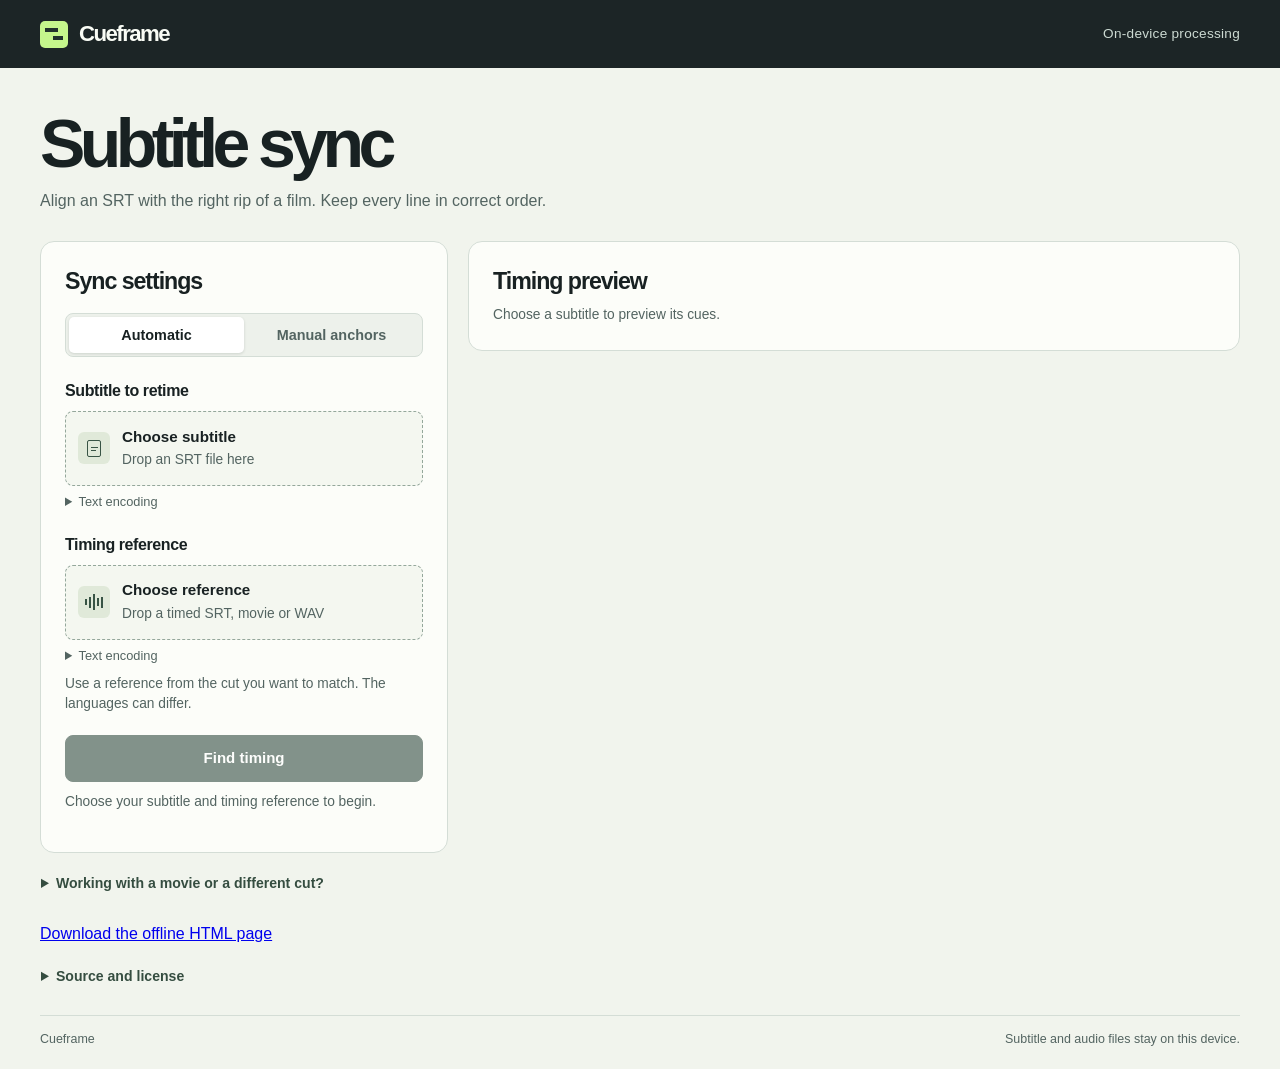
==== commit 03d59628: "Publish Cueframe empty start and revised download link" ====
--- a/subsync/index.html
+++ b/subsync/index.html
@@ -25,13 +25,12 @@
 .brand-icon i:first-child{width:13px}
 .brand-icon i:last-child{width:10px;justify-self:end}
 .local-label{font-size:.85rem;color:#ccdad2;letter-spacing:.02em}
-.mast{display:flex;align-items:center;justify-content:space-between;gap:22px;margin:40px 0 28px}
+.mast{margin:40px 0 28px}
 h1,h2,h3,p{margin:0}
 h1{font-size:clamp(2.5rem,5.5vw,4.25rem);font-weight:640;letter-spacing:-.082em;line-height:1.03}
 .mast p{color:var(--muted);margin-top:11px;max-width:640px}
-button.secondary,.export,.primary{border-radius:8px;padding:.82rem 1.18rem;font-size:.94rem;border:1px solid var(--line);white-space:nowrap}
-.secondary{color:var(--ink);background:var(--white)}
-.secondary:hover,.positions button:hover,.text-button:hover{text-decoration:underline;text-underline-offset:3px}
+.export,.primary{border-radius:8px;padding:.82rem 1.18rem;font-size:.94rem;border:1px solid var(--line);white-space:nowrap}
+.positions button:hover,.text-button:hover{text-decoration:underline;text-underline-offset:3px}
 .desk{display:grid;grid-template-columns:minmax(300px,.83fr) minmax(0,1.57fr);align-items:start;gap:20px}
 .panel{background:var(--white);border:1px solid var(--line);border-radius:14px;padding:24px;min-width:0}
 h2{font-size:1.45rem;line-height:1.3;letter-spacing:-.045em;font-weight:680}
@@ -106,7 +105,7 @@
 @media(min-width:1450px){.mast{margin-top:50px}}
 @media(max-width:950px){.wrap{width:calc(100% - 40px)}.desk{gap:13px;grid-template-columns:minmax(260px,.83fr) minmax(0,1.4fr)}.panel{padding:17px}.positions button{padding:5px 6px}td.time{font-size:.72rem}}
 @media(max-width:740px){.desk{grid-template-columns:1fr}.mast{margin:25px 0 20px}.mast p{font-size:.95rem}.bar-inner{min-height:56px}.inputs .status{min-height:0}.timeline{padding:14px}.desk{gap:14px}.review-head{margin-top:18px}td.time{font-size:.77rem}.wrap{width:calc(100% - 30px)}}
-@media(max-width:420px){.mast{align-items:start;flex-direction:column;gap:12px}.panel{padding:14px}.file-block{margin-top:16px}.review-head,.export-bar{align-items:flex-start;flex-wrap:wrap}th,td{padding:8px 4px}th{font-size:.69rem}td.time{font-size:.68rem}.lane{grid-template-columns:53px 1fr}.ruler{margin-left:61px}footer{flex-wrap:wrap}}
+@media(max-width:420px){.panel{padding:14px}.file-block{margin-top:16px}.review-head,.export-bar{align-items:flex-start;flex-wrap:wrap}th,td{padding:8px 4px}th{font-size:.69rem}td.time{font-size:.68rem}.lane{grid-template-columns:53px 1fr}.ruler{margin-left:61px}footer{flex-wrap:wrap}}
 .track-box{margin-top:9px}
 .track-box label{display:block;color:var(--muted);font-size:.85rem;margin-bottom:4px}
 .track-box select{width:100%;font-size:.9rem}
@@ -120,6 +119,14 @@
 #player{display:block;max-height:300px;width:100%;background:#171c19}
 #player-line{white-space:pre-line;text-align:center;line-height:1.35;font-size:1rem;min-height:1.9em;padding:4px 10px}
 .play-cue{margin-right:6px;border:1px solid var(--line);border-radius:4px;color:#28583d;background:#edf5e7;font-size:.73rem;padding:3px 5px;vertical-align:middle}
+.timing-sections{margin:0 0 12px;padding:10px 12px;background:#f2f6ed;border-radius:6px}
+.timing-sections h4{margin:0;font-size:.87rem;color:#354d40}
+.timing-sections ul{list-style:none;margin:5px 0 0;padding:0}
+.timing-sections li{display:flex;align-items:baseline;gap:5px 10px;flex-wrap:wrap;margin-top:6px;font-size:.86rem;color:var(--muted)}
+.section-jump{padding:4px 7px;border-radius:4px;border:1px solid #a8b9a8;background:var(--white);color:#28583d;font-size:.85rem}
+.flagged .section-jump{border-color:#b17949;color:#793c17}
+.section-jump[aria-pressed=true]{outline:2px solid currentColor;outline-offset:0}
+.section-cue{background:#edf4e5}
 
 </style>
 </head>
@@ -132,8 +139,7 @@
   </header>
   <main class="wrap">
     <div class="mast">
-      <div><h1>Subtitle sync</h1><p>Align an SRT with the right cut of a film. Keep every line in its original language.</p></div>
-      <button type="button" class="secondary demo-button" id="demo">Load demo</button>
+      <h1>Subtitle sync</h1><p>Align an SRT with the right rip of a film. Keep every line in correct order.</p>
     </div>
     <div class="desk">
       <section class="panel inputs" aria-labelledby="input-heading">
@@ -175,34 +181,41 @@
         <p class="status" id="status" role="status" aria-live="polite">Choose your subtitle and timing reference to begin.</p>
       </section>
       <section class="panel preview" aria-labelledby="preview-heading">
-        <div class="section-head"><h2 id="preview-heading">Timing preview</h2><span class="tag" id="preview-type">Example</span></div>
-        <div class="timeline">
-          <div class="timeline-top"><span>Timeline</span><span id="range-time">00:00:00 – 00:00:30</span></div>
-          <div class="lane"><span>Original</span><div class="lane-track" id="lane-original"></div></div>
-          <div class="lane"><span>Adjusted</span><div class="lane-track out-track" id="lane-adjusted"></div></div>
-          <div class="ruler" aria-hidden="true"><span id="ruler-start"></span><span id="ruler-mid"></span><span id="ruler-end"></span></div>
+        <div class="section-head"><h2 id="preview-heading">Timing preview</h2><span class="tag" id="preview-type" hidden></span></div>
+        <p class="hint" id="preview-empty">Choose a subtitle to preview its cues.</p>
+        <div id="preview-content" hidden>
+          <div class="timeline">
+            <div class="timeline-top"><span>Timeline</span><span id="range-time"></span></div>
+            <div class="lane"><span>Original</span><div class="lane-track" id="lane-original"></div></div>
+            <div class="lane"><span>Adjusted</span><div class="lane-track out-track" id="lane-adjusted"></div></div>
+            <div class="ruler" aria-hidden="true"><span id="ruler-start"></span><span id="ruler-mid"></span><span id="ruler-end"></span></div>
+          </div>
+          <details class="player" id="player-pane"><summary>Playback check</summary>
+            <label class="player-file">Choose a local movie or audio file<input type="file" id="play-file" accept="video/*,audio/*,.mkv,.m4v,.mov,.webm,.wav"></label>
+            <small id="player-note">Open a file to check the adjusted cues against the soundtrack.</small>
+            <div id="player-stage" hidden><video id="player" controls playsinline preload="metadata"></video><p id="player-line" dir="auto"></p></div>
+            <button type="button" class="text-button" id="capture" hidden>Use player time for film anchor</button>
+          </details>
+          <div class="review-head"><h3>Review cues</h3><div class="positions" role="group" aria-label="Preview position">
+            <button type="button" data-position="first" aria-pressed="true">Start</button><button type="button" data-position="middle" aria-pressed="false">Middle</button><button type="button" data-position="last" aria-pressed="false">End</button>
+          </div></div>
+          <section class="timing-sections" id="timing-sections" aria-labelledby="sections-heading" hidden>
+            <h4 id="sections-heading">Timing changes</h4>
+            <ul id="section-list"></ul>
+          </section>
+          <div class="table-wrap">
+            <table><thead><tr><th scope="col">Subtitle text</th><th scope="col">Original start</th><th scope="col">Adjusted start</th></tr></thead><tbody id="cue-list"></tbody></table>
+          </div>
+          <div class="export-bar"><div><p id="estimate-title"></p><small id="estimate-info"></small></div><button type="button" class="export" id="export" disabled>Export SRT</button></div>
         </div>
-        <details class="player" id="player-pane"><summary>Playback check</summary>
-          <label class="player-file">Choose a local movie or audio file<input type="file" id="play-file" accept="video/*,audio/*,.mkv,.m4v,.mov,.webm,.wav"></label>
-          <small id="player-note">Open a file to check the adjusted cues against the soundtrack.</small>
-          <div id="player-stage" hidden><video id="player" controls playsinline preload="metadata"></video><p id="player-line" dir="auto"></p></div>
-          <button type="button" class="text-button" id="capture" hidden>Use player time for film anchor</button>
-        </details>
-        <div class="review-head"><h3>Review cues</h3><div class="positions" role="group" aria-label="Preview position">
-          <button type="button" data-position="first" aria-pressed="true">Start</button><button type="button" data-position="middle" aria-pressed="false">Middle</button><button type="button" data-position="last" aria-pressed="false">End</button>
-        </div></div>
-        <div class="table-wrap">
-          <table><thead><tr><th scope="col">Subtitle text</th><th scope="col">Original start</th><th scope="col">Adjusted start</th></tr></thead><tbody id="cue-list"></tbody></table>
-        </div>
-        <div class="export-bar"><div><p id="estimate-title">Example timing</p><small id="estimate-info">Load the demo to try these files.</small></div><button type="button" class="export" id="export" disabled>Export SRT</button></div>
       </section>
     </div>
     <details class="help"><summary>Working with a movie or a different cut?</summary>
       <p>Choose a timed SRT, an embedded text track in an MKV or MP4 movie, or a soundtrack your browser can decode. For other audio formats, extract the dialogue track as a mono WAV. With FFmpeg installed, this command selects the first audio track. Choose the audio track that matches your film.</p>
       <pre><code>ffmpeg -i "movie.mkv" -map 0:a:0 -ac 1 -ar 16000 -c:a pcm_s16le "reference.wav"</code></pre>
-      <p>Automatic alignment compares timing patterns. Music, sparse dialogue, or an inserted scene can make the estimate uncertain. Compare cues near the start, middle, and end. For a different cut, add timing pairs around the edit and check the lines in between. Lines absent from your release require editing separately.</p>
+      <p>Automatic alignment compares dialogue timing across the film. When the timing changes partway through, the preview shows where a correction was applied or where the match needs review. Choose a section to inspect the surrounding cues. For an uncertain cut between cues, use four manual pairs. Pick one early in the film, one just before the cut, one just after it, and one near the end. Lines missing from the release need editing separately.</p>
     </details>
-    <p><a href="./index.html" download="cueframe.html">Download the offline app</a></p><details class="help"><summary>Source and license</summary><p>Cueframe is a browser rewrite in a fork of Michał Szymaniak’s SubSync. Distributed under the GNU General Public License, version 3 or later. <a href="https://github.com/StanMiletskiy/subsync">View source and tests on GitHub</a>.</p><details><summary>Read GNU GPL v3</summary><pre style="white-space:pre-wrap;max-height:18rem;overflow:auto">                    GNU GENERAL PUBLIC LICENSE
+    <p><a href="./index.html" download="cueframe.html">Download the offline HTML page</a></p><details class="help"><summary>Source and license</summary><p>Cueframe is a browser rewrite in a fork of Michał Szymaniak’s SubSync. Distributed under the GNU General Public License, version 3 or later. <a href="https://github.com/StanMiletskiy/subsync">View source and tests on GitHub</a>.</p><details><summary>Read GNU GPL v3</summary><pre style="white-space:pre-wrap;max-height:18rem;overflow:auto">                    GNU GENERAL PUBLIC LICENSE
                        Version 3, 29 June 2007
 
  Copyright (C) 2007 Free Software Foundation, Inc. &lt;https://fsf.org/&gt;
@@ -1064,7 +1077,7 @@
 
   const commonRates = [1, 24 / 25, 25 / 24, 24000 / 25025, 25025 / 24000, 1000 / 1001, 1001 / 1000];
   const clamp = (n, lo, hi) => Math.min(hi, Math.max(lo, n));
-  const failure = reason => ({ offsetMs: 0, scale: 1, score: 0, reliable: false, reason });
+  const failure = reason => ({ offsetMs: 0, scale: 1, score: 0, reliable: false, edits: [], reviewRanges: [], reason });
 
   function ordered(cues) {
     return cues.filter(c => c && Number.isFinite(c.start) && Number.isFinite(c.end) && c.end > c.start)
@@ -1271,11 +1284,18 @@
     const base = (c.scale * (source.origin + step / 2) + c.offset - ref.origin) / step - 0.5;
     const scores = [];
     let observations = 0, total = 0, weakest = 1;
+    let editIndex = 0, editBins = 0;
     for (let g = 0; g < segments; g++) {
       let sx = 0, sy = 0, xx = 0, yy = 0, xy = 0, n = 0;
       const lo = Math.floor(x.length * g / segments), hi = Math.floor(x.length * (g + 1) / segments);
       for (let i = lo; i < hi; i += stride) {
-        const u = i * c.scale + base, j = Math.floor(u);
+        if (c.edits) {
+          const time = source.origin + (i + 0.5) * step;
+          while (editIndex < c.edits.length && c.edits[editIndex].sourceMs <= time) {
+            editBins += c.edits[editIndex++].deltaMs / step;
+          }
+        }
+        const u = i * c.scale + base + editBins, j = Math.floor(u);
         if (j < 0 || j >= y.length - 1) continue;
         const a = x[i], b = y[j] + (y[j + 1] - y[j]) * (u - j);
         sx += a; sy += b; xx += a * a; yy += b * b; xy += a * b; n++;
@@ -1310,12 +1330,17 @@
     return current;
   }
 
-  function nearest(sorted, t) {
+  function lowerBound(sorted, t) {
     let lo = 0, hi = sorted.length;
     while (lo < hi) {
       const mid = (lo + hi) >>> 1;
       if (sorted[mid] < t) lo = mid + 1; else hi = mid;
     }
+    return lo;
+  }
+
+  function nearest(sorted, t) {
+    const lo = lowerBound(sorted, t);
     const a = sorted[Math.max(0, lo - 1)], b = sorted[Math.min(lo, sorted.length - 1)];
     return Math.abs(t - a) < Math.abs(t - b) ? a : b;
   }
@@ -1344,6 +1369,290 @@
       candidate = { scale, offset: my - scale * mx };
     }
     return candidate;
+  }
+
+  function mapTime(fit, ms) {
+    let time = ms * fit.scale + fit.offsetMs;
+    for (const edit of fit.edits || []) {
+      if (ms < edit.sourceMs) break;
+      time += edit.deltaMs;
+    }
+    return time;
+  }
+
+  function median(values) {
+    values.sort((a, b) => a - b);
+    const mid = Math.floor(values.length / 2);
+    return values.length % 2 ? values[mid] : (values[mid - 1] + values[mid]) / 2;
+  }
+
+  function matchesCue(cue, starts, ends, scale, offset, tolerance) {
+    const start = cue.start * scale + offset, end = cue.end * scale + offset;
+    return Math.abs(nearest(starts, start) - start) < tolerance &&
+      Math.abs(nearest(ends, end) - end) < tolerance;
+  }
+
+  // A landmark must agree with several surrounding cues. A shared duration or
+  // one similar line on its own is much too common to identify a cut.
+  function textLandmarks(cues, reference, starts, ends, fit) {
+    const landmarks = [];
+    for (let i = 0; i < cues.length; i++) {
+      const cue = cues[i], expected = cue.start * fit.scale + fit.offsetMs;
+      const duration = (cue.end - cue.start) * fit.scale;
+      let best = null, runnerUp = -Infinity;
+      const lo = lowerBound(starts, expected - 120000), hi = lowerBound(starts, expected + 120000);
+      // Very dense tracks can contain thousands of simultaneous overlays.
+      if (hi - lo > 450) continue;
+      for (let j = lo; j < hi; j++) {
+        const match = reference[j];
+        if (Math.abs((match.end - match.start) - duration) > 400) continue;
+        const offset = match.start - cue.start * fit.scale;
+        let score = 0, hits = 0;
+        for (let k = Math.max(0, i - 5); k < Math.min(cues.length, i + 6); k++) {
+          if (i === k) continue;
+          const t = cues[k].start * fit.scale + offset, e = cues[k].end * fit.scale + offset;
+          const error = Math.max(Math.abs(nearest(starts, t) - t), Math.abs(nearest(ends, e) - e));
+          if (error < 420) { score += 1 - error / 560; hits++; }
+        }
+        if (hits < 4 || score < 3.3) continue;
+        if (!best || score > best.score) {
+          if (best) runnerUp = Math.max(runnerUp, best.score);
+          best = { i, x: cue.start, y: match.start, score };
+        } else runnerUp = Math.max(runnerUp, score);
+      }
+      if (best && best.score - runnerUp > 1.15) landmarks.push(best);
+    }
+    return landmarks;
+  }
+
+  function plateaus(points) {
+    // A median of local slopes largely ignores pairs that straddle an edit.
+    const slopes = [];
+    for (let i = 4; i < points.length; i++) {
+      const a = points[Math.max(0, i - 12)], b = points[i];
+      const elapsed = b.x - a.x;
+      if (elapsed >= 12000 && elapsed < 240000) slopes.push((b.y - a.y) / elapsed);
+    }
+    if (!slopes.length) return [];
+    const rate = median(slopes);
+    if (rate < 0.94 || rate > 1.06) return [];
+    const runs = [];
+    for (const p of points) {
+      const offset = p.y - rate * p.x;
+      const last = runs.at(-1);
+      if (last && Math.abs(offset - last.meanOffset) < 800) {
+        last.points.push(p);
+        last.meanOffset += (offset - last.meanOffset) / last.points.length;
+      } else runs.push({ points: [p], meanOffset: offset });
+    }
+    // Isolated landmarks cannot establish a section. Rejoin stable runs
+    // separated by a stray landmark, then refit the shared frame-rate slope.
+    const stable = [];
+    for (const run of runs) {
+      if (run.points.length < 4 || run.points.at(-1).x - run.points[0].x < 5000) continue;
+      const last = stable.at(-1);
+      if (last && Math.abs(last.meanOffset - run.meanOffset) < 800) {
+        for (const point of run.points) last.points.push(point);
+      } else stable.push(run);
+    }
+    return stable;
+  }
+
+  function sharedRate(runs) {
+    let xx = 0, xy = 0;
+    for (const {points} of runs) {
+      let mx = 0, my = 0;
+      for (const p of points) { mx += p.x / points.length; my += p.y / points.length; }
+      for (const p of points) { xx += (p.x - mx) ** 2; xy += (p.x - mx) * (p.y - my); }
+    }
+    return xy / xx;
+  }
+
+  function review(startMs, endMs, reason) {
+    return { startMs, endMs: Math.max(startMs + 1, endMs), reason };
+  }
+
+  // Two or three cues at an edge can have precise evidence for a different
+  // offset while still being too short for an automatic correction.
+  function shortEdgeReview(cues, starts, ends, fit) {
+    if (!fit.reliable || fit.score < 0.7) return null;
+    const ranges = [];
+    for (const direction of [1, -1]) {
+      const run = [];
+      let i = direction > 0 ? 0 : cues.length - 1;
+      while (run.length <= 6 && i >= 0 && i < cues.length) {
+        const cue = cues[i], offset = mapTime(fit, cue.start) - cue.start * fit.scale;
+        if (matchesCue(cue, starts, ends, fit.scale, offset, 450)) break;
+        run.push(cue);
+        i += direction;
+      }
+      if (run.length < 2 || run.length > 6) continue;
+      const seed = run[0], expected = mapTime(fit, seed.start);
+      const lo = lowerBound(starts, expected - 120000), hi = lowerBound(starts, expected + 120000);
+      if (hi - lo > 450) continue;
+      for (let j = lo; j < hi; j++) {
+        const offset = starts[j] - seed.start * fit.scale;
+        if (Math.abs(starts[j] - expected) < 1000) continue;
+        if (run.every(cue => matchesCue(cue, starts, ends, fit.scale, offset, 90))) {
+          const first = direction > 0 ? seed : run.at(-1), last = direction > 0 ? run.at(-1) : seed;
+          ranges.push(review(first.start, last.end, "These edge cues match a different offset. Check their timing."));
+          break;
+        }
+      }
+    }
+    return ranges.length ? { ...fit, reliable: false, reviewRanges: ranges,
+      reason: "Check the short marked section before exporting." } : null;
+  }
+
+  function transition(cues, left, right, rate, starts, ends) {
+    let lo = left.points.at(-1).i, hi = right.points[0].i;
+    // Narrow the transition only when the available edges support one side
+    // exclusively. A line removed from this release has no safe target time.
+    while (lo + 1 < hi && matchesCue(cues[lo + 1], starts, ends, rate, left.offset, 430) &&
+        !matchesCue(cues[lo + 1], starts, ends, rate, right.offset, 430)) lo++;
+    while (hi - 1 > lo && matchesCue(cues[hi - 1], starts, ends, rate, right.offset, 430) &&
+        !matchesCue(cues[hi - 1], starts, ends, rate, left.offset, 430)) hi--;
+    let lastEnd = cues[lo].end;
+    // Earlier overlapping cues may extend across this boundary too.
+    for (let i = 0; i < lo; i++) lastEnd = Math.max(lastEnd, cues[i].end);
+    const delta = right.offset - left.offset;
+    const sourceGap = cues[hi].start - lastEnd;
+    if (lo + 1 !== hi || sourceGap <= 0 || sourceGap * rate + delta < 0) {
+      return { range: review(cues[lo].start, cues[hi].end,
+        "Some lines at this edit overlap or have no clear counterpart in the reference.") };
+    }
+    return { edit: { sourceMs: cues[hi].start, deltaMs: delta } };
+  }
+
+  function textEdits(cues, reference, fit, competingFit) {
+    const starts = reference.map(c => c.start), ends = reference.map(c => c.end).sort((a, b) => a - b);
+    let unmatched = 0, longest = 0;
+    for (const cue of cues) {
+      unmatched = matchesCue(cue, starts, ends, fit.scale, fit.offsetMs, 450) ? 0 : unmatched + 1;
+      longest = Math.max(longest, unmatched);
+    }
+    if (fit.reliable && longest < 3) return longest === 2 ? shortEdgeReview(cues, starts, ends, fit) || fit : fit;
+    const points = textLandmarks(cues, reference, starts, ends, fit);
+    if (points.length < 12 || points.length < cues.length * 0.3) return null;
+    const groups = plateaus(points);
+    if (groups.length < 2) return shortEdgeReview(cues, starts, ends, fit);
+    if (groups.length > 20 || competingFit) return null;
+    const rate = sharedRate(groups);
+    if (!(rate >= 0.94 && rate <= 1.06)) return null;
+    for (const group of groups) {
+      group.offset = median(group.points.map(p => p.y - rate * p.x));
+    }
+    const edits = [], ranges = [];
+    for (let i = 1; i < groups.length; i++) {
+      const left = groups[i - 1], right = groups[i];
+      if (Math.abs(right.offset - left.offset) < 850) return null;
+      const {edit, range} = transition(cues, left, right, rate, starts, ends);
+      if (range) ranges.push(range);
+      else edits.push(edit);
+    }
+    if (ranges.length) return { ...fit, reliable: false, reviewRanges: ranges,
+      reason: "Check the cues near the marked edit before exporting." };
+    // Require good coverage on every section, including the first and last.
+    // This also prevents accidental matches to sparse excerpts in unrelated tracks.
+    const proposed = { ...fit, scale: rate, offsetMs: groups[0].offset, edits };
+    let misses = 0, startMiss = 0;
+    function finishRun(last) {
+      if (misses >= 6) ranges.push(review(cues[startMiss].start, cues[last].end,
+        "These cues do not have clear matching times in the reference."));
+      misses = 0;
+    }
+    for (let group = 0; group < groups.length; group++) {
+      const from = group ? groups[group].points[0].i : 0;
+      const to = group + 1 === groups.length ? cues.length : groups[group + 1].points[0].i;
+      let hits = 0;
+      for (let i = from; i < to; i++) {
+        const c = cues[i], offset = mapTime(proposed, c.start) - rate * c.start;
+        if (matchesCue(c, starts, ends, rate, offset, 450)) {
+          hits++;
+          finishRun(i - 1);
+        } else {
+          if (!misses) startMiss = i;
+          misses++;
+        }
+      }
+      if (hits < (to - from) * 0.55) return null;
+    }
+    finishRun(cues.length - 1);
+    if (ranges.length) return { ...proposed, reliable: false, reviewRanges: ranges,
+      reason: "Check the timing near the marked section before exporting." };
+    return { ...proposed, reliable: true,
+      reason: "Timing changes are supported by matching cue boundaries on each side." };
+  }
+
+  function localPattern(source, ref, step, fit, start, end) {
+    const x = source.values, y = ref.values;
+    const lo = clamp(Math.floor((start - source.origin) / step), 0, x.length - 1);
+    const hi = clamp(Math.ceil((end - source.origin) / step), lo + 1, x.length);
+    const stride = Math.max(1, Math.ceil((hi - lo) / 320));
+    const indexes = [], values = [];
+    for (let i = lo; i < hi; i += stride) {
+      indexes.push(Math.round((mapTime(fit, source.origin + (i + 0.5) * step) - ref.origin) / step - 0.5));
+      values.push(x[i]);
+    }
+    return shift => {
+      let n = 0, sx = 0, sy = 0, xx = 0, yy = 0, xy = 0;
+      for (let i = 0; i < values.length; i++) {
+        const j = indexes[i] + shift;
+        if (j < 0 || j >= y.length) continue;
+        const a = values[i], b = y[j];
+        n++; sx += a; sy += b; xx += a * a; yy += b * b; xy += a * b;
+      }
+      if (n < values.length * 0.75) return -1;
+      const variance = (xx - sx * sx / n) * (yy - sy * sy / n);
+      return variance > 1e-6 ? (xy - sx * sy / n) / Math.sqrt(variance) : 0;
+    };
+  }
+
+  // Acoustic activity (and differently segmented text) can locate a mismatch
+  // without identifying which exact cue belongs to each side. Keep that case
+  // inspectable, rather than declaring an audio-derived jump exportable.
+  function checkLocalActivity(cues, source, ref, step, fit, audio) {
+    if (fit.score < 0.32) return fit;
+    const windows = [];
+    const width = Math.min(cues.length, Math.max(16, Math.ceil(cues.length / 180)));
+    for (let from = 0; ; from = Math.min(from + Math.ceil(width / 2), cues.length - width)) {
+      const to = Math.min(from + width, cues.length);
+      const start = cues[from].start, end = cues[to - 1].end;
+      const corr = localPattern(source, ref, step, fit, start, end);
+      const base = corr(0);
+      const win = {start, end, base, suspicious: false};
+      windows.push(win);
+      if (base < Math.min(0.55, fit.score - 0.13)) {
+        let best = base, runnerUp = -1, bestShift = 0;
+        const separation = Math.ceil(1800 / step), hop = Math.max(1, Math.round(350 / step));
+        const limit = Math.round(120000 / step), scores = [];
+        for (let shift = -limit; shift <= limit; shift += hop) {
+          const r = corr(shift);
+          scores.push(r);
+          if (r > best) {best = r; bestShift = shift;}
+        }
+        for (let i = 0; i < scores.length; i++) {
+          if (Math.abs(i * hop - limit - bestShift) > separation) runnerUp = Math.max(runnerUp, scores[i]);
+        }
+        win.suspicious = Math.abs(bestShift * step) >= 1000 && best - base > 0.22 &&
+          best > (audio ? 0.48 : 0.6) && best - runnerUp > 0.075;
+      }
+      if (to === cues.length) break;
+    }
+    if (!windows.some(w => w.base >= (audio ? 0.48 : 0.6))) return fit;
+    const ranges = [];
+    for (const w of windows) {
+      // A whole run of cues without the expected pattern can also be missing
+      // dialogue. Require strong evidence elsewhere before reporting this.
+      const weak = w.base < 0.10 && fit.score >= (audio ? 0.70 : 0.75);
+      if (!w.suspicious && !weak) continue;
+      const last = ranges.at(-1);
+      if (last && w.start <= last.endMs + 5000) last.endMs = Math.max(last.endMs, w.end);
+      else ranges.push(review(w.start, w.end, "The local timing differs from the rest of this release."));
+    }
+    if (!ranges.length) return fit;
+    return { ...fit, reliable: false, reviewRanges: ranges,
+      reason: "Check the marked section against the film. A single timing correction does not fit it consistently." };
   }
 
   function align(input, reference, options = {}) {
@@ -1389,10 +1698,28 @@
       reason = rival ? "Several timings fit this pattern. Check the proposed timing or set manual anchors."
         : "The tracks do not show a consistent dialogue match. Try another reference or set manual anchors.";
     }
-    return { offsetMs: Math.round(best.offset), scale: best.scale, score, reliable, reason };
-  }
-
-  const api = { align };
+    const fit = { offsetMs: Math.round(best.offset), scale: best.scale, score, reliable, reason, edits: [], reviewRanges: [] };
+    if (cues.length < 16 || span < 45000) return fit;
+    if (refCues) {
+      const local = textEdits(cues, refCues, fit, !!rival && score > 0.75);
+      if (local) {
+        if (local.reliable && local.edits.length) {
+          const corrected = evaluate(source, ref, step, { scale: local.scale, offset: local.offsetMs, edits: local.edits }, stride, segments);
+          local.score = clamp(corrected.r, 0, 1);
+          if (local.score < minimumScore || corrected.coverage < 0.76 || corrected.weakest < 0.25) {
+            return checkLocalActivity(cues, source, ref, step, { ...fit, reliable: false,
+              reason: "The proposed cut does not fit the full timeline consistently." }, false);
+          }
+          const starts = refCues.map(c => c.start), ends = refCues.map(c => c.end).sort((a, b) => a - b);
+          return shortEdgeReview(cues, starts, ends, local) || local;
+        }
+        return local;
+      }
+    }
+    return checkLocalActivity(cues, source, ref, step, fit, audio);
+  }
+
+  const api = { align, mapTime };
   root.SyncAlign = api;
   if (typeof module !== "undefined" && module.exports) module.exports = api;
 })(globalThis);
@@ -2594,52 +2921,96 @@
 })(globalThis);
 
 </script>
+  <script id="reference-engine">
+/* SPDX-License-Identifier: GPL-3.0-or-later */
+(function (root) {
+  'use strict';
+
+  async function estimate(job, onProgress, signal) {
+    const options = {onProgress, signal};
+    let reference = job.reference;
+    if (!reference) {
+      if (job.kind === 'wav') {
+        reference = await SyncAudio.readWavActivity(job.file, options);
+      } else {
+        const demuxer = job.kind === 'mkv' ? SyncMkv : SyncMp4;
+        if (job.track.kind === 'audio') {
+          reference = await SyncMovieAudio.readMovieActivity(job.file, job.track, demuxer, options);
+        } else {
+          const cues = await demuxer.readCues(job.file, job.track.id, options);
+          reference = cues.map(({start, end}) => ({start, end}));
+        }
+      }
+    }
+    if (signal?.aborted) throw new DOMException('Analysis cancelled', 'AbortError');
+    onProgress(1);
+    return {answer: SyncAlign.align(job.cues, reference), prepared: job.file ? reference : null};
+  }
+
+  // Only the currently selected reference is kept. Entries are compared by File identity,
+  // since two unrelated files can share a name, size and modification time.
+  function createCache() {
+    let selection = null;
+
+    async function run(job, onProgress, signal, dispatch) {
+      if (signal.aborted) throw new DOMException('Analysis cancelled', 'AbortError');
+      if (!job.file) {
+        selection = null;
+        const {answer} = await dispatch(job, onProgress, signal);
+        if (signal.aborted) throw new DOMException('Analysis cancelled', 'AbortError');
+        return answer;
+      }
+
+      const {file, kind, track} = job;
+      if (!selection || selection.file !== file || selection.kind !== kind ||
+          selection.trackId !== track?.id || selection.trackKind !== track?.kind) {
+        selection = {file, kind, trackId: track?.id, trackKind: track?.kind, prepared: null};
+      }
+      const current = selection;
+      // A worker receives its own copy on a hit, so termination or cancellation cannot
+      // detach the cached activity buffer owned by the tab.
+      const request = current.prepared ? {cues: job.cues, reference: current.prepared} : job;
+      if (current.prepared) onProgress(1);
+      const {answer, prepared} = await dispatch(request, onProgress, signal);
+      if (signal.aborted || selection !== current) throw new DOMException('Analysis cancelled', 'AbortError');
+      if (prepared) current.prepared = prepared;
+      return answer;
+    }
+
+    return {run, clear() { selection = null; }};
+  }
+
+  const api = {estimate, createCache};
+  root.SyncReference = api;
+  if (typeof module !== 'undefined' && module.exports) module.exports = api;
+})(globalThis);
+
+</script>
   <script>
 /* Original browser studio. SPDX-License-Identifier: GPL-3.0-or-later */
 (() => {
   'use strict';
-
-  async function estimate(job, onProgress, signal) {
-    const options = {onProgress, signal};
-    let reference;
-    switch (job.kind) {
-      case 'wav':
-        reference = await SyncAudio.readWavActivity(job.file, options);
-        break;
-      case 'mkv':
-      case 'mp4': {
-        const demuxer = job.kind === 'mkv' ? SyncMkv : SyncMp4;
-        reference = job.track.kind === 'audio'
-          ? await SyncMovieAudio.readMovieActivity(job.file, job.track, demuxer, options)
-          : await demuxer.readCues(job.file, job.track.id, options);
-        break;
-      }
-      default:
-        reference = job.reference;
-    }
-    if (signal?.aborted) throw new DOMException('Analysis cancelled', 'AbortError');
-    onProgress(1);
-    return SyncAlign.align(job.cues, reference);
-  }
 
   function workerStart(calculate) {
     self.onmessage = async ({data}) => {
       self.postMessage({type:'ready'});
       try {
         const value = await calculate(data, fraction => self.postMessage({type:'progress',fraction}));
-        self.postMessage({type:'result',value});
+        const buffer = value.prepared?.activity?.buffer;
+        self.postMessage({type:'result',value}, buffer ? [buffer] : []);
       } catch (error) {
         self.postMessage({type:'failure',message:error.message || String(error)});
       }
     };
   }
   if (typeof document === 'undefined') {
-    workerStart(estimate);
+    workerStart(SyncReference.estimate);
     return;
   }
 
   const byId = id => document.getElementById(id);
-  const engines = ['align-engine', 'audio-engine', 'mkv-engine', 'mp4-engine', 'movie-audio-engine'];
+  const engines = ['align-engine', 'audio-engine', 'mkv-engine', 'mp4-engine', 'movie-audio-engine', 'reference-engine'];
+  const referenceCache = SyncReference.createCache();
   const tracks = {source:null, ref:null};
   const readId = {source:0, ref:0};
   const readAbort = {source:null, ref:null};
@@ -2647,7 +3018,6 @@
   let position = 'first';
   let running = null;
   let result = null;
-  let demoSession = false;
   let mediaUrl = null;
   let mediaName = '';
   let reviewMedia = null;
@@ -2675,23 +3045,6 @@
     for (const [value,label] of encodings) byId(slot+'-encoding').add(new Option(label,value));
   }
 
-  function makeExample() {
-    const ar = ['وصل القطار قبل الفجر.', 'هل أحضرت الخريطة؟', 'أظن أن الطريق من هنا.', 'لننتظر حتى تضيء النافذة.', 'تركت لك رسالة على الطاولة.', 'أسمع خطوات في الممر.'];
-    const fr = ['Le train est arrivé avant le jour.', 'Tu as apporté la carte ?', 'Je crois que c’est par ici.', 'Attendons que la fenêtre s’éclaire.', 'Je t’ai laissé un mot sur la table.', 'J’entends des pas dans le couloir.'];
-    let random = 91573, time = 1800;
-    const draw = () => {random = (Math.imul(random,1664525) + 1013904223) >>> 0; return random / 4294967296;};
-    const source = [], ref = [];
-    for (let index=0; index<56; index++) {
-      const end = time + Math.round(900 + draw()*3000);
-      const makeCue = (shift, line) => [index+1, SyncSrt.formatTime(time+shift)+' --> '+SyncSrt.formatTime(end+shift),line].join('\n');
-      source.push(makeCue(0, ar[index%ar.length]));
-      ref.push(makeCue(2400, fr[index%fr.length]));
-      time = end + Math.round(300 + draw()*draw()*11000);
-    }
-    return {source:SyncSrt.parse(source.join('\n\n')+'\n'), ref:SyncSrt.parse(ref.join('\n\n')+'\n')};
-  }
-  const example = makeExample();
-
   function message(text, kind='') {
     byId('status').textContent = text;
     byId('status').dataset.kind = kind;
@@ -2703,14 +3056,13 @@
   function invalidate() {
     stop();
     result = null;
+    if (position.startsWith('section-')) position = 'first';
+    showSections();
     controls();
     preview();
   }
   function selectPosition(next) {
     position = next;
-    for (const button of document.querySelectorAll('[data-position]')) {
-      button.setAttribute('aria-pressed', String(button.dataset.position===next));
-    }
     preview();
   }
   function controls() {
@@ -2776,16 +3128,15 @@
   }
   async function choose(slot, file) {
     if (!file) return;
-    // Switching from the example to real footage always starts a fresh session.
-    if (demoSession) resetFiles();
     const ticket = ++readId[slot];
     readAbort[slot]?.abort();
     const controller = new AbortController();
     readAbort[slot] = controller;
     const kind = kindOf(file,slot);
     const record = {file,kind,name:file.name};
+    if (slot==='ref') referenceCache.clear();
     tracks[slot] = record;
-    if (slot==='source') selectPosition('first');
+    if (slot==='source') position='first';
     invalidate();
     const meta = byId(slot+'-meta');
     byId(slot+'-name').textContent = file.name;
@@ -2824,45 +3175,6 @@
       preview();
     }
   }
-  function resetFiles() {
-    demoSession = false;
-    setMedia(null);
-    focusedPair = null;
-    for (const slot of ['source','ref']) {
-      readAbort[slot]?.abort();
-      ++readId[slot];
-      tracks[slot] = null;
-      byId(slot+'-file').value = '';
-      byId(slot+'-encoding').value = 'auto';
-      byId(slot+'-encoding-box').open = false;
-      byId(slot+'-encoding-box').hidden = false;
-    }
-    byId('source-name').textContent='Choose subtitle';
-    byId('source-meta').textContent='Drop an SRT file here';
-    byId('ref-name').textContent='Choose reference';
-    byId('ref-meta').textContent='Drop a timed SRT, movie or WAV';
-    byId('track-box').hidden=true;
-    byId('anchor-rows').replaceChildren();
-    addAnchor();
-  }
-  function loadDemo() {
-    stop();
-    resetFiles();
-    demoSession = true;
-    for (const slot of ['source','ref']) {
-      const name = slot==='source'?'platform.ar.srt':'platform.reference.fr.srt';
-      tracks[slot]={kind:'srt',name,parsed:example[slot]};
-      byId(slot+'-name').textContent=name;
-      byId(slot+'-meta').textContent=example[slot].cues.length+' cues · example SRT';
-      byId(slot+'-encoding-box').hidden=true;
-    }
-    const row = byId('anchor-rows').firstElementChild;
-    row.children[0].value = SyncSrt.formatTime(example.source.cues[0].start);
-    row.children[1].value = SyncSrt.formatTime(example.ref.cues[0].start);
-    setMode('automatic');
-    selectPosition('first');
-    message('Example loaded. Find timing to align Arabic subtitles with their French reference.');
-  }
   function addAnchor() {
     const row = document.createElement('div');
     row.className='anchor-row';
@@ -2889,7 +3201,7 @@
   }
 
   function runWorker(job, onProgress, signal) {
-    if (typeof Worker!=='function') return estimate(job,onProgress,signal);
+    if (typeof Worker!=='function') return SyncReference.estimate(job,onProgress,signal);
     return new Promise((resolve,reject)=>{
       let worker, blobUrl, started=false;
       const cleanup = () => {
@@ -2901,13 +3213,13 @@
       const fallback = () => {
         cleanup();
         if (signal.aborted) return reject(new DOMException('Analysis cancelled','AbortError'));
-        estimate(job,onProgress,signal).then(resolve,reject);
+        SyncReference.estimate(job,onProgress,signal).then(resolve,reject);
       };
       try {
         const sources=engines.map(id=>byId(id).textContent);
         if (sources.every(source=>source.trim())) {
           blobUrl=URL.createObjectURL(new Blob([...sources.map(source=>source+'\n;\n'),
-            '('+workerStart.toString()+')('+estimate.toString()+');'],{type:'text/javascript'}));
+            '('+workerStart.toString()+')(SyncReference.estimate);'],{type:'text/javascript'}));
         }
         worker=new Worker(blobUrl || 'worker.js');
         worker.onerror=event=>{
@@ -2941,7 +3253,7 @@
     controls();
     const parsed=tracks.source.parsed;
     try {
-      let map, title, detail, exportable=true;
+      let map, title, detail, exportable=true, sections=[];
       if (mode==='manual') {
         const pairs=Array.from(byId('anchor-rows').children,(row,index)=>{
           const times=Array.from(row.querySelectorAll('input'),input=>input.value.trim());
@@ -2957,25 +3269,32 @@
         if (ref.parsed) job.reference=timingOnly(ref.parsed.cues);
         else {job.file=ref.file; job.track=ref.selected;}
         message(ref.parsed?'Comparing timing patterns…':'Reading the selected track…');
-        const answer=await runWorker(job, fraction=>{
+        const answer=await referenceCache.run(job, fraction=>{
           if (running!==controller) return;
           const progress=Math.round(100*Number(fraction));
           if (Number.isFinite(progress)) message(progress>=100?'Comparing timing patterns…':'Reading reference · '+progress+'%');
-        },controller.signal);
+        },controller.signal,runWorker);
         if (running!==controller) return;
         if (!Number.isFinite(answer.scale) || answer.scale<=0 || !Number.isFinite(answer.offsetMs)) throw Error(answer.reason || 'No timing estimate. Use manual anchors or choose another reference.');
-        map=time=>time*answer.scale+answer.offsetMs;
-        exportable=!!answer.reliable;
+        map=time=>SyncAlign.mapTime(answer,time);
+        const edits=answer.edits || [], review=answer.reviewRanges || [];
+        exportable=!!answer.reliable && !review.length;
+        sections=timingSections(parsed.cues,edits,review);
         const drift=((answer.scale-1)*100);
         const sign=drift>=0?'+':'−';
-        title='Offset '+signedSeconds(answer.offsetMs);
+        title=(edits.length?'Starting offset ':'Offset ')+signedSeconds(answer.offsetMs);
         detail='Rate '+sign+Math.abs(drift).toFixed(3)+'% · match score '+Math.round(answer.score*100)+'%';
-        if (!exportable) message((answer.reason || 'Weak timing match.')+' Try manual anchors or a different reference.','error');
+        if (!exportable) message(review.length
+          ? 'Timing needs review. Choose a flagged section in the preview.'
+          : answer.reason || 'Weak timing match. Try manual anchors or another reference.','error');
       }
       let text;
       if (exportable) text=SyncSrt.render(parsed,map);
-      result={map,title,detail,exportable,text};
-      if (exportable) message('Timing ready. Check the start, middle, and end before exporting.','ok');
+      result={map,title,detail,exportable,text,sections};
+      showSections();
+      if (exportable) message(sections.length
+        ? 'Timing adjusted for this cut. Check the timing changes in the preview.'
+        : 'Timing ready. Check the start, middle, and end before exporting.','ok');
     } catch (error) {
       if (running!==controller) return;
       message(error.message || String(error),'error');
@@ -3008,15 +3327,74 @@
     const label=SyncSrt.formatTime(Math.abs(Math.round(ms)));
     return (ms<0?'−':'')+(short?label.split(/[,.]/)[0]:label);
   }
+  function timingSections(cues, edits, ranges) {
+    const sections = [
+      ...edits.map(edit => ({
+        at: edit.sourceMs,
+        note: 'Subsequent cues move '+(Math.abs(edit.deltaMs)/1000).toFixed(3)+' s '+
+          (edit.deltaMs>0?'later.':'earlier.'),
+      })),
+      ...ranges.map(range => ({at:range.startMs, end:range.endMs, note:range.reason, flagged:true})),
+    ].sort((a,b)=>a.at-b.at);
+    for (const [index, section] of sections.entries()) {
+      // Jump to the first affected cue even when the cut falls inside a long pause.
+      let next=-1, last=0;
+      for (const [i,cue] of cues.entries()) {
+        if (cue.start>cues[last].start) last=i;
+        if (section.flagged && cue.start<=section.at && cue.end>section.at) {next=i; break;}
+        if (cue.start>=section.at && (next<0 || cue.start<cues[next].start)) next=i;
+      }
+      section.index=next<0?last:next;
+      section.position='section-'+index;
+    }
+    return sections;
+  }
+  function showSections() {
+    const sections=result?.sections || [];
+    const box=byId('timing-sections'), list=byId('section-list');
+    box.hidden=!sections.length;
+    list.replaceChildren();
+    if (!sections.length) return;
+    const needsReview=sections.some(section=>section.flagged);
+    byId('sections-heading').textContent=needsReview?'Sections to check · original subtitle time':'Timing changes · original subtitle time';
+    for (const section of sections) {
+      const row=document.createElement('li'), button=document.createElement('button'), note=document.createElement('span');
+      row.className=section.flagged?'flagged':'corrected';
+      button.type='button'; button.className='section-jump'; button.dataset.position=section.position;
+      let label=prettyTime(section.at,true);
+      if (section.flagged && prettyTime(section.end,true)!==label) label+='–'+prettyTime(section.end,true);
+      button.textContent=(section.flagged?'Review ':'Check ')+label;
+      button.addEventListener('click',()=>{
+        selectPosition(section.position);
+        if (mediaReady) playCue(result.map(tracks.source.parsed.cues[section.index].start));
+      });
+      note.textContent=section.note;
+      row.append(button,note); list.append(row);
+    }
+  }
   function preview() {
-    const sample=!tracks.source?.parsed;
-    const cues=sample?example.source.cues:tracks.source.parsed.cues;
-    const map=sample?(time=>time+2400):result?.map;
-    byId('preview-type').textContent=sample?'Example':demoSession?'Demo files':!result?'Original':result.exportable?'Adjusted':'Low confidence';
-    const offset=position==='last'?Math.max(0,cues.length-3):position==='middle'?Math.max(0,Math.floor((cues.length-3)/2)):0;
+    const cues=tracks.source?.parsed?.cues;
+    const hasCues=!!cues?.length;
+    byId('preview-empty').hidden=hasCues;
+    byId('preview-content').hidden=!hasCues;
+    byId('preview-type').hidden=!hasCues;
+    if (!hasCues) {
+      for (const id of ['lane-original','lane-adjusted','cue-list']) byId(id).replaceChildren();
+      for (const id of ['range-time','ruler-start','ruler-mid','ruler-end','preview-type','estimate-title','estimate-info']) byId(id).textContent='';
+      refreshPlayer(null,identityTime);
+      return;
+    }
+    const map=result?.map;
+    byId('preview-type').textContent=!result?'Original':result.exportable?'Adjusted':'Low confidence';
+    for (const button of document.querySelectorAll('[data-position]')) {
+      button.setAttribute('aria-pressed', String(button.dataset.position===position));
+    }
+    const section=result?.sections.find(item=>item.position===position);
+    const offset=section?Math.max(0,Math.min(cues.length-3,section.index-1)):
+      position==='last'?Math.max(0,cues.length-3):position==='middle'?Math.max(0,Math.floor((cues.length-3)/2)):0;
     const selected=cues.slice(offset,offset+3);
-    const start=selected[0]?.start ?? 0;
-    const end=selected[selected.length-1]?.end ?? start+30000;
+    const start=selected[0].start;
+    const end=selected[selected.length-1].end;
     const left=Math.max(0,Math.floor((Math.min(start,map?map(start):start)-2000)/1000)*1000);
     const right=Math.max(left+30000,Math.ceil((Math.max(end,map?map(end):end)+2000)/1000)*1000);
     byId('range-time').textContent=prettyTime(left,true)+' – '+prettyTime(right,true);
@@ -3026,9 +3404,10 @@
     const body=byId('cue-list'); body.replaceChildren();
     for (const cue of selected) {
       const row=document.createElement('tr');
+      if (section && cue===cues[section.index]) row.className='section-cue';
       const line=document.createElement('td'), isolated=document.createElement('bdi');
       isolated.dir='auto'; isolated.textContent=cue.text;
-      if (mediaReady && !sample) {
+      if (mediaReady) {
         const jump=document.createElement('button');
         jump.type='button'; jump.className='play-cue'; jump.textContent='Play';
         jump.setAttribute('aria-label','Play cue at '+prettyTime(map?map(cue.start):cue.start));
@@ -3041,9 +3420,9 @@
       }
       body.append(row);
     }
-    refreshPlayer(sample?null:cues,map || identityTime);
-    byId('estimate-title').textContent=sample?'Example timing':result?.title || 'Awaiting adjustment';
-    byId('estimate-info').textContent=sample?'Load the demo to try these files.':result?.detail || 'Adjusted timestamps will appear here.';
+    refreshPlayer(cues,map || identityTime);
+    byId('estimate-title').textContent=result?.title || 'Awaiting adjustment';
+    byId('estimate-info').textContent=result?.detail || 'Adjusted timestamps will appear here.';
   }
   function setMedia(file, separate=false) {
     if (file===reviewMedia && separate===attachedSeparately) return;
@@ -3128,6 +3507,7 @@
   byId('movie-track').addEventListener('change',event=>{
     const ref=tracks.ref;
     if (!ref?.tracks) return;
+    referenceCache.clear();
     ref.selected=ref.tracks.find(track=>String(track.id)===event.target.value) || null;
     invalidate(); guide();
   });
@@ -3158,7 +3538,6 @@
     const input=row.children[1]; input.value=prettyTime(byId('player').currentTime*1000);
     invalidate(); guide(); input.focus();
   });
-  byId('demo').addEventListener('click',loadDemo);
   byId('automatic').addEventListener('click',()=>setMode('automatic'));
   byId('manual').addEventListener('click',()=>setMode('manual'));
   byId('add-anchor').addEventListener('click',()=>{addAnchor().firstElementChild.focus(); invalidate(); guide();});
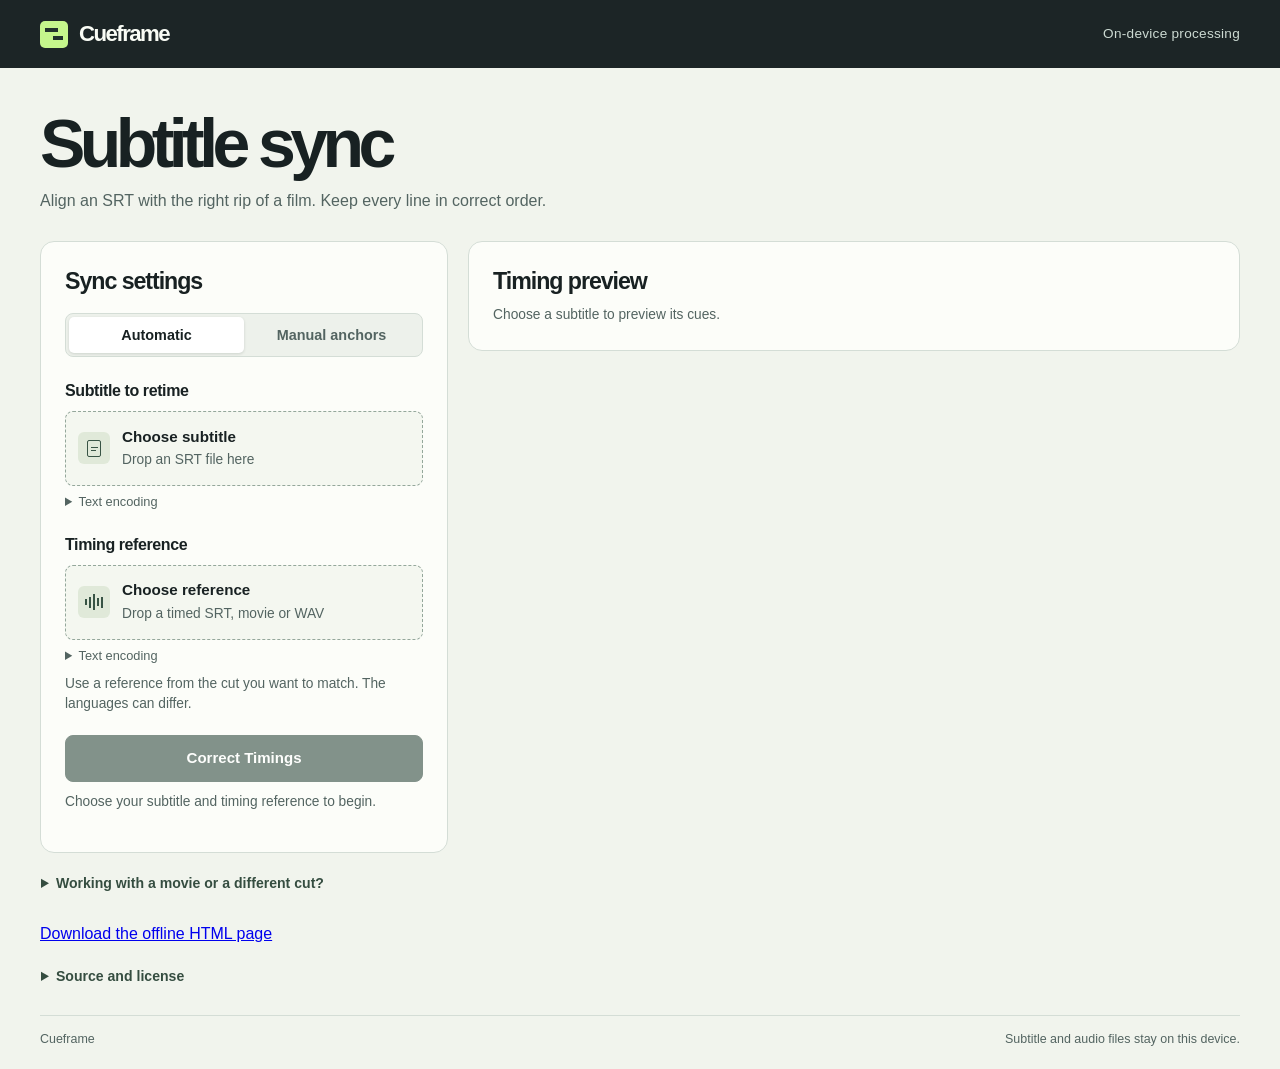
==== commit a57e2103: "Publish automatic full-file subtitle correction and export" ====
--- a/subsync/index.html
+++ b/subsync/index.html
@@ -176,7 +176,7 @@
           <button type="button" class="text-button" id="add-anchor">+ Add timing pair</button>
           <p class="time-hint">Format: HH:MM:SS,mmm</p>
         </div>
-        <button type="button" class="primary" id="run" disabled>Find timing</button>
+        <button type="button" class="primary" id="run" disabled>Correct Timings</button>
         <button type="button" class="text-button" id="cancel" hidden>Cancel analysis</button>
         <p class="status" id="status" role="status" aria-live="polite">Choose your subtitle and timing reference to begin.</p>
       </section>
@@ -213,7 +213,7 @@
     <details class="help"><summary>Working with a movie or a different cut?</summary>
       <p>Choose a timed SRT, an embedded text track in an MKV or MP4 movie, or a soundtrack your browser can decode. For other audio formats, extract the dialogue track as a mono WAV. With FFmpeg installed, this command selects the first audio track. Choose the audio track that matches your film.</p>
       <pre><code>ffmpeg -i "movie.mkv" -map 0:a:0 -ac 1 -ar 16000 -c:a pcm_s16le "reference.wav"</code></pre>
-      <p>Automatic alignment compares dialogue timing across the film. When the timing changes partway through, the preview shows where a correction was applied or where the match needs review. Choose a section to inspect the surrounding cues. For an uncertain cut between cues, use four manual pairs. Pick one early in the film, one just before the cut, one just after it, and one near the end. Lines missing from the release need editing separately.</p>
+      <p>Automatic alignment compares dialogue timing across the film and applies timing changes it can match. When the correction is ready, select Export SRT to save it. If the overall match is too weak, choose a different reference or use manual anchors. For a cut between cues, place a pair early in the film, one just before the cut, one just after it, and one near the end. Lines missing from the release need editing separately.</p>
     </details>
     <p><a href="./index.html" download="cueframe.html">Download the offline HTML page</a></p><details class="help"><summary>Source and license</summary><p>Cueframe is a browser rewrite in a fork of Michał Szymaniak’s SubSync. Distributed under the GNU General Public License, version 3 or later. <a href="https://github.com/StanMiletskiy/subsync">View source and tests on GitHub</a>.</p><details><summary>Read GNU GPL v3</summary><pre style="white-space:pre-wrap;max-height:18rem;overflow:auto">                    GNU GENERAL PUBLIC LICENSE
                        Version 3, 29 June 2007
@@ -1012,6 +1012,32 @@
     return { text, cues };
   }
 
+  // A source-only opening title can fall entirely before zero after a valid automatic
+  // correction. Relocate the opening block only when its full original span fits.
+  function fitOpening(cues, map) {
+    let firstTitle = Infinity, lastTitle = -Infinity;
+    let nextSource = Infinity, nextStart = Infinity, crossesZero = false;
+    for (const cue of cues) {
+      const start = Math.round(map(cue.start)), end = Math.round(map(cue.end));
+      if (!Number.isSafeInteger(start) || !Number.isSafeInteger(end) || end <= start) return map;
+      if (end <= 0) {
+        firstTitle = Math.min(firstTitle, cue.start);
+        lastTitle = Math.max(lastTitle, cue.end);
+      } else if (start < 0) {
+        crossesZero = true;
+      } else {
+        nextStart = Math.min(nextStart, start);
+        nextSource = Math.min(nextSource, cue.start);
+      }
+    }
+    if (lastTitle === -Infinity) return crossesZero ? time => Math.max(0, map(time)) : map;
+    // A cue crossing zero already occupies the opening. An absent or earlier source
+    // neighbour also means there is no verified empty interval for this block.
+    if (crossesZero || !Number.isFinite(nextStart) || lastTitle >= nextSource ||
+        lastTitle - firstTitle > nextStart) return map;
+    return time => time >= firstTitle && time <= lastTitle ? time - firstTitle : map(time);
+  }
+
   function render(parsed, map) {
     const chunks = [];
     let cursor = 0;
@@ -1063,7 +1089,7 @@
     };
   }
 
-  const api = { decode, parse, parseTime, formatTime, render, anchors };
+  const api = { decode, parse, parseTime, formatTime, render, anchors, fitOpening };
   if (typeof module !== 'undefined' && module.exports) module.exports = api;
   globalThis.SyncSrt = api;
 })();
@@ -1289,13 +1315,20 @@
       let sx = 0, sy = 0, xx = 0, yy = 0, xy = 0, n = 0;
       const lo = Math.floor(x.length * g / segments), hi = Math.floor(x.length * (g + 1) / segments);
       for (let i = lo; i < hi; i += stride) {
+        let partialBins = 0;
         if (c.edits) {
           const time = source.origin + (i + 0.5) * step;
           while (editIndex < c.edits.length && c.edits[editIndex].sourceMs <= time) {
-            editBins += c.edits[editIndex++].deltaMs / step;
+            const edit = c.edits[editIndex];
+            if (edit.bridge && time < edit.bridge.endMs) {
+              partialBins = bridgeOffset(edit, time) / step;
+              break;
+            }
+            editBins += edit.deltaMs / step;
+            editIndex++;
           }
         }
-        const u = i * c.scale + base + editBins, j = Math.floor(u);
+        const u = i * c.scale + base + editBins + partialBins, j = Math.floor(u);
         if (j < 0 || j >= y.length - 1) continue;
         const a = x[i], b = y[j] + (y[j + 1] - y[j]) * (u - j);
         sx += a; sy += b; xx += a * a; yy += b * b; xy += a * b; n++;
@@ -1371,10 +1404,20 @@
     return candidate;
   }
 
+  function bridgeOffset(edit, ms) {
+    let elapsed = 0;
+    for (const gap of edit.bridge.gaps) {
+      if (ms <= gap.start) break;
+      elapsed += Math.min(ms, gap.end) - gap.start;
+    }
+    return edit.deltaMs * elapsed / edit.bridge.silenceMs;
+  }
+
   function mapTime(fit, ms) {
     let time = ms * fit.scale + fit.offsetMs;
     for (const edit of fit.edits || []) {
       if (ms < edit.sourceMs) break;
+      if (edit.bridge && ms < edit.bridge.endMs) return time + bridgeOffset(edit, ms);
       time += edit.deltaMs;
     }
     return time;
@@ -1472,6 +1515,19 @@
     return { startMs, endMs: Math.max(startMs + 1, endMs), reason };
   }
 
+  // A review interval describes uncertainty in the exported timing. Only the
+  // evidence for the complete mapping decides whether it can be exported.
+  function withRanges(fit, ranges) {
+    if (!ranges.length) return fit;
+    const merged = [];
+    for (const range of [...fit.reviewRanges, ...ranges].sort((a, b) => a.startMs - b.startMs)) {
+      const last = merged.at(-1);
+      if (last && range.startMs <= last.endMs + 1000) last.endMs = Math.max(last.endMs, range.endMs);
+      else merged.push({ ...range });
+    }
+    return { ...fit, reviewRanges: merged };
+  }
+
   // Two or three cues at an edge can have precise evidence for a different
   // offset while still being too short for an automatic correction.
   function shortEdgeReview(cues, starts, ends, fit) {
@@ -1500,8 +1556,7 @@
         }
       }
     }
-    return ranges.length ? { ...fit, reliable: false, reviewRanges: ranges,
-      reason: "Check the short marked section before exporting." } : null;
+    return ranges.length ? withRanges(fit, ranges) : null;
   }
 
   function transition(cues, left, right, rate, starts, ends) {
@@ -1517,57 +1572,149 @@
     for (let i = 0; i < lo; i++) lastEnd = Math.max(lastEnd, cues[i].end);
     const delta = right.offset - left.offset;
     const sourceGap = cues[hi].start - lastEnd;
-    if (lo + 1 !== hi || sourceGap <= 0 || sourceGap * rate + delta < 0) {
-      return { range: review(cues[lo].start, cues[hi].end,
-        "Some lines at this edit overlap or have no clear counterpart in the reference.") };
-    }
-    return { edit: { sourceMs: cues[hi].start, deltaMs: delta } };
+    if (lo + 1 === hi && sourceGap > 0 && sourceGap * rate + delta >= 0)
+      return { edit: { sourceMs: cues[hi].start, deltaMs: delta }, gapMs: sourceGap * rate };
+    // Preserve the duration of every source cue. Only silence between the
+    // verified endpoints absorbs the offset difference across unmatched cues.
+    const rangeReason = "Some lines at this edit overlap or have no clear counterpart in the reference.";
+    const range = review(cues[lo].start, cues[hi].end, rangeReason);
+    const maxExpansion = hi === lo + 1 ? 2 : 0;
+    for (let expansion = 0; expansion <= maxExpansion; expansion++) {
+      const a = lo - expansion, b = hi + expansion;
+      if (a < 0 || b >= cues.length || b - a > 30 || cues[b].start - cues[a].end > 150000) break;
+      if (b - a < 2) continue;
+      // Leave the middle of each established section intact even when cuts
+      // on both of its sides need a bridge.
+      if (expansion && (a < left.points[Math.floor(left.points.length / 2)].i ||
+          b > right.points[Math.floor((right.points.length - 1) / 2)].i ||
+          !matchesCue(cues[a], starts, ends, rate, left.offset, 430) ||
+          !matchesCue(cues[b], starts, ends, rate, right.offset, 430))) continue;
+      let occupiedUntil = cues[a].end;
+      for (let i = 0; i < a; i++) occupiedUntil = Math.max(occupiedUntil, cues[i].end);
+      const gaps = [];
+      let silenceMs = 0;
+      for (let i = a + 1; i <= b; i++) {
+        if (cues[i].start > occupiedUntil) {
+          gaps.push({ start: occupiedUntil, end: cues[i].start });
+          silenceMs += cues[i].start - occupiedUntil;
+        }
+        occupiedUntil = Math.max(occupiedUntil, cues[i].end);
+      }
+      const silence = silenceMs * rate;
+      if (silence > 0 && delta >= -0.75 * silence && delta <= Math.max(10000, 2 * silence)) {
+        const bridge = { gaps, silenceMs, endMs: gaps.at(-1).end };
+        return { range: review(cues[a].start, cues[b].end, rangeReason),
+          edit: { sourceMs: gaps[0].start, deltaMs: delta, bridge }, gapMs: silence };
+      }
+    }
+    return { range };
+  }
+
+  // At an unresolved cut the exported offset must carry straight through.
+  // Find the sequence of confirmed cuts supported by the most independently
+  // matched landmarks. At most one candidate per distinct section offset is
+  // needed after each boundary.
+  function compatibleEdits(groups, transitions) {
+    let paths = groups.map(g => ({ offsetMs: g.offset, edits: [], support: 0 }));
+    for (let i = 0; i < groups.length; i++) {
+      const group = groups[i], next = groups[i + 1], boundary = transitions[i];
+      let bestChange = null;
+      for (let j = 0; j < paths.length; j++) {
+        const path = paths[j], offset = groups[j].offset;
+        if (Math.abs(offset - group.offset) > 200) continue;
+        path.support += group.points.length;
+        if (!boundary?.edit) continue;
+        const deltaMs = next.offset - offset;
+        if (boundary.gapMs + deltaMs < 0) continue;
+        if (!bestChange || path.support > bestChange.support) bestChange = {
+          offsetMs: path.offsetMs, support: path.support,
+          edits: [...path.edits, { ...boundary.edit, deltaMs }]
+        };
+      }
+      if (bestChange && bestChange.support > paths[i + 1].support) paths[i + 1] = bestChange;
+    }
+    return paths.reduce((a, b) => a.support >= b.support ? a : b);
   }
 
   function textEdits(cues, reference, fit, competingFit) {
     const starts = reference.map(c => c.start), ends = reference.map(c => c.end).sort((a, b) => a - b);
-    let unmatched = 0, longest = 0;
-    for (const cue of cues) {
-      unmatched = matchesCue(cue, starts, ends, fit.scale, fit.offsetMs, 450) ? 0 : unmatched + 1;
-      longest = Math.max(longest, unmatched);
-    }
-    if (fit.reliable && longest < 3) return longest === 2 ? shortEdgeReview(cues, starts, ends, fit) || fit : fit;
+    let unmatched = 0, longest = 0, hits = 0;
+    const absent = [];
+    for (let i = 0; i <= cues.length; i++) {
+      if (i < cues.length && !matchesCue(cues[i], starts, ends, fit.scale, fit.offsetMs, 450)) {
+        unmatched++;
+        longest = Math.max(longest, unmatched);
+      } else {
+        if (unmatched >= 6) absent.push(review(cues[i - unmatched].start, cues[i - 1].end,
+          "These cues do not have clear matching times in the reference."));
+        unmatched = 0;
+        if (i < cues.length) hits++;
+      }
+    }
+    if (cues.length < 16 || (fit.reliable && longest < 3)) {
+      return longest >= 2 ? shortEdgeReview(cues, starts, ends, fit) || fit : fit;
+    }
     const points = textLandmarks(cues, reference, starts, ends, fit);
     if (points.length < 12 || points.length < cues.length * 0.3) return null;
     const groups = plateaus(points);
-    if (groups.length < 2) return shortEdgeReview(cues, starts, ends, fit);
+    if (groups.length < 2) {
+      const edges = shortEdgeReview(cues, starts, ends, fit);
+      if (fit.reliable && absent.length && hits >= cues.length * 0.65) return withRanges(edges || fit, absent);
+      return edges;
+    }
     if (groups.length > 20 || competingFit) return null;
-    const rate = sharedRate(groups);
+    let rate = sharedRate(groups);
     if (!(rate >= 0.94 && rate <= 1.06)) return null;
     for (const group of groups) {
       group.offset = median(group.points.map(p => p.y - rate * p.x));
     }
-    const edits = [], ranges = [];
+    // Jitter can split a long section during the preliminary slope estimate.
+    // Reunite neighboring sections that share an offset at the fitted rate.
+    const originalCount = groups.length;
+    for (let i = groups.length - 1; i > 0; i--) {
+      if (Math.abs(groups[i - 1].offset - groups[i].offset) >= 850) continue;
+      for (const p of groups[i].points) groups[i - 1].points.push(p);
+      groups.splice(i, 1);
+    }
+    if (groups.length < 2) return null;
+    if (groups.length !== originalCount) {
+      rate = sharedRate(groups);
+      if (!(rate >= 0.94 && rate <= 1.06)) return null;
+      for (const group of groups) group.offset = median(group.points.map(p => p.y - rate * p.x));
+    }
+    const transitions = [], ranges = [];
     for (let i = 1; i < groups.length; i++) {
       const left = groups[i - 1], right = groups[i];
       if (Math.abs(right.offset - left.offset) < 850) return null;
-      const {edit, range} = transition(cues, left, right, rate, starts, ends);
-      if (range) ranges.push(range);
-      else edits.push(edit);
-    }
-    if (ranges.length) return { ...fit, reliable: false, reviewRanges: ranges,
-      reason: "Check the cues near the marked edit before exporting." };
-    // Require good coverage on every section, including the first and last.
-    // This also prevents accidental matches to sparse excerpts in unrelated tracks.
-    const proposed = { ...fit, scale: rate, offsetMs: groups[0].offset, edits };
+      const boundary = transition(cues, left, right, rate, starts, ends);
+      transitions.push(boundary);
+      if (boundary.range) ranges.push(boundary.range);
+    }
+    const { offsetMs, edits } = transitions.some(t => !t.edit) ? compatibleEdits(groups, transitions) :
+      { offsetMs: groups[0].offset, edits: transitions.map(t => t.edit) };
+    const proposed = edits.length ? { ...fit, scale: rate, offsetMs, edits } : fit;
     let misses = 0, startMiss = 0;
     function finishRun(last) {
       if (misses >= 6) ranges.push(review(cues[startMiss].start, cues[last].end,
         "These cues do not have clear matching times in the reference."));
       misses = 0;
     }
+    let extendedConflict = false;
     for (let group = 0; group < groups.length; group++) {
       const from = group ? groups[group].points[0].i : 0;
       const to = group + 1 === groups.length ? cues.length : groups[group + 1].points[0].i;
+      const points = groups[group].points;
+      const mismatches = points.filter(p => Math.abs(mapTime(proposed, p.x) - (rate * p.x + groups[group].offset)) >= 450);
+      const matchesSection = mismatches.length < points.length / 2;
+      if (!matchesSection) {
+        ranges.push(review(cues[from].start, cues[to - 1].end,
+          "This section has a different offset, but its exact boundary is uncertain."));
+        if (mismatches.length >= 12 && mismatches.at(-1).x - mismatches[0].x > 90000) extendedConflict = true;
+      }
       let hits = 0;
       for (let i = from; i < to; i++) {
-        const c = cues[i], offset = mapTime(proposed, c.start) - rate * c.start;
-        if (matchesCue(c, starts, ends, rate, offset, 450)) {
+        const c = cues[i], offset = mapTime(proposed, c.start) - proposed.scale * c.start;
+        if (matchesCue(c, starts, ends, proposed.scale, offset, 450)) {
           hits++;
           finishRun(i - 1);
         } else {
@@ -1575,13 +1722,14 @@
           misses++;
         }
       }
-      if (hits < (to - from) * 0.55) return null;
+      if (matchesSection && edits.length && hits < (to - from) * 0.55) return null;
     }
     finishRun(cues.length - 1);
-    if (ranges.length) return { ...proposed, reliable: false, reviewRanges: ranges,
-      reason: "Check the timing near the marked section before exporting." };
-    return { ...proposed, reliable: true,
-      reason: "Timing changes are supported by matching cue boundaries on each side." };
+    if (extendedConflict) return withRanges({ ...proposed, reliable: false,
+      reason: "A sustained section needs a different offset and its cut cannot be placed safely." }, ranges);
+    if (!edits.length) return withRanges(fit, ranges);
+    return withRanges({ ...proposed, reliable: true,
+      reason: "Timing changes are supported by matching cue boundaries on each side." }, ranges);
   }
 
   function localPattern(source, ref, step, fit, start, end) {
@@ -1608,9 +1756,46 @@
     };
   }
 
-  // Acoustic activity (and differently segmented text) can locate a mismatch
-  // without identifying which exact cue belongs to each side. Keep that case
-  // inspectable, rather than declaring an audio-derived jump exportable.
+  // An acoustic tail needs a repeated, unambiguous alternative and a definite
+  // cut between neighbouring cues. A strong tail alone cannot place the cut.
+  function audioTail(cues, source, ref, step, fit, windows, width) {
+    const shift = windows.at(-1).shift;
+    if (!shift || !fit.reliable) return null;
+    let first = windows.length - 1;
+    while (first && Math.abs((windows[first - 1].shift ?? Infinity) - shift) <= 2) first--;
+    const tail = windows.slice(first);
+    if (tail[0].from < cues.length * 0.7 || tail.length < 5 || tail.at(-1).end - tail[0].start < 90000) return null;
+    const delta = Math.round(median(tail.map(w => w.shift)));
+    const radius = Math.min(width, 64);
+    const left = Math.max(0, tail[0].from - radius), right = Math.min(cues.length - 1, tail[0].from + radius);
+    const before = [], after = [];
+    for (let i = left; i <= right; i++) {
+      const cue = cues[i], corr = localPattern(source, ref, step, fit, cue.start - 500, cue.end + 500);
+      before.push(corr(0));
+      after.push(corr(delta));
+    }
+    // The change of cumulative local correlation identifies the best partition
+    // without repeatedly scoring the whole film.
+    let gain = 0, best = -Infinity, second = -Infinity, split = 0;
+    for (let i = 1; i < before.length; i++) {
+      gain += before[i - 1] - after[i - 1];
+      if (gain > best) { second = best; best = gain; split = i; }
+      else second = Math.max(second, gain);
+    }
+    const conflict = { ...fit, reliable: false, reason: "A sustained audio section needs a different offset and its cut cannot be placed safely." };
+    const index = left + split, cut = cues[index].start, deltaMs = delta * step;
+    let occupied = cues[0].end;
+    for (let i = 1; i < index; i++) occupied = Math.max(occupied, cues[i].end);
+    if (split < 2 || split >= before.length - 1 || best - second < 0.32 ||
+        before[split - 1] < 0.67 || after[split] < 0.67 || cut <= occupied ||
+        (cut - occupied) * fit.scale + deltaMs < 0) return conflict;
+    const edits = [{ sourceMs: cut, deltaMs }];
+    const full = evaluate(source, ref, step, { offset: fit.offsetMs, scale: fit.scale, edits }, 1, 4);
+    if (full.segments !== 4 || full.coverage < 0.9 || full.weakest < 0.6 || full.r < fit.score + 0.025) return conflict;
+    return { ...fit, edits, score: clamp(full.r, 0, 1), reason: "The audio activity supports a timing change near the end." };
+  }
+
+  // Record weak local patterns even when only the global alignment is supported.
   function checkLocalActivity(cues, source, ref, step, fit, audio) {
     if (fit.score < 0.32) return fit;
     const windows = [];
@@ -1620,7 +1805,7 @@
       const start = cues[from].start, end = cues[to - 1].end;
       const corr = localPattern(source, ref, step, fit, start, end);
       const base = corr(0);
-      const win = {start, end, base, suspicious: false};
+      const win = {from, start, end, base, suspicious: false};
       windows.push(win);
       if (base < Math.min(0.55, fit.score - 0.13)) {
         let best = base, runnerUp = -1, bestShift = 0;
@@ -1636,12 +1821,22 @@
         }
         win.suspicious = Math.abs(bestShift * step) >= 1000 && best - base > 0.22 &&
           best > (audio ? 0.48 : 0.6) && best - runnerUp > 0.075;
+        if (audio && win.suspicious && best > 0.74 && best - runnerUp > 0.17) {
+          const peak = bestShift;
+          for (let shift = peak - hop; shift <= peak + hop; shift++) {
+            const score = corr(shift);
+            if (score > best) { best = score; bestShift = shift; }
+          }
+          win.shift = bestShift;
+        }
       }
       if (to === cues.length) break;
     }
     if (!windows.some(w => w.base >= (audio ? 0.48 : 0.6))) return fit;
+    const tail = audio ? audioTail(cues, source, ref, step, fit, windows, width) : null;
     const ranges = [];
     for (const w of windows) {
+      if (tail?.reliable && w.end >= tail.edits[0].sourceMs) continue;
       // A whole run of cues without the expected pattern can also be missing
       // dialogue. Require strong evidence elsewhere before reporting this.
       const weak = w.base < 0.10 && fit.score >= (audio ? 0.70 : 0.75);
@@ -1650,9 +1845,7 @@
       if (last && w.start <= last.endMs + 5000) last.endMs = Math.max(last.endMs, w.end);
       else ranges.push(review(w.start, w.end, "The local timing differs from the rest of this release."));
     }
-    if (!ranges.length) return fit;
-    return { ...fit, reliable: false, reviewRanges: ranges,
-      reason: "Check the marked section against the film. A single timing correction does not fit it consistently." };
+    return withRanges(tail || fit, ranges);
   }
 
   function align(input, reference, options = {}) {
@@ -1681,7 +1874,9 @@
     candidates.sort((a, b) => b.r - a.r);
     let best = refine(source, ref, step, candidates[0], span, stride, segments);
     if (refCues) best = snapToBoundaries(cues, refCues, best);
-    const result = evaluate(source, ref, step, best, stride, segments);
+    // Sampling speeds up the search; the selected mapping is always checked
+    // against every activity bin, including the beginning and end.
+    const result = evaluate(source, ref, step, best, 1, segments);
     const rival = candidates.find(c => distance(c, best, first, span) > 1900 && c.r > result.r - 0.055);
     const votes = windows.filter(w => w.peaks.some(p => Math.abs(w.x * best.scale + best.offset - p.y) < 1100)).length;
     const supported = votes >= Math.max(2, Math.ceil(windows.length * 0.45));
@@ -1693,22 +1888,21 @@
     else if (cues.length < 18) minimumScore = 0.78;
     else if (cues.length < 30) minimumScore = 0.62;
     const reliable = score >= minimumScore && result.coverage >= 0.76 && supported && continuous && !rival;
-    let reason = "Dialogue timing matches across the track. Check the beginning and end before exporting.";
+    let reason = "The overall offset and playback rate are supported by the dialogue timing.";
     if (!reliable) {
       reason = rival ? "Several timings fit this pattern. Check the proposed timing or set manual anchors."
         : "The tracks do not show a consistent dialogue match. Try another reference or set manual anchors.";
     }
     const fit = { offsetMs: Math.round(best.offset), scale: best.scale, score, reliable, reason, edits: [], reviewRanges: [] };
-    if (cues.length < 16 || span < 45000) return fit;
     if (refCues) {
       const local = textEdits(cues, refCues, fit, !!rival && score > 0.75);
       if (local) {
         if (local.reliable && local.edits.length) {
-          const corrected = evaluate(source, ref, step, { scale: local.scale, offset: local.offsetMs, edits: local.edits }, stride, segments);
+          const corrected = evaluate(source, ref, step, { scale: local.scale, offset: local.offsetMs, edits: local.edits }, 1, segments);
           local.score = clamp(corrected.r, 0, 1);
-          if (local.score < minimumScore || corrected.coverage < 0.76 || corrected.weakest < 0.25) {
-            return checkLocalActivity(cues, source, ref, step, { ...fit, reliable: false,
-              reason: "The proposed cut does not fit the full timeline consistently." }, false);
+          if (local.score < minimumScore || corrected.coverage < 0.76 || corrected.segments !== segments ||
+              corrected.weakest < 0.25 || (fit.reliable && local.score + 0.01 < fit.score)) {
+            return checkLocalActivity(cues, source, ref, step, fit, false);
           }
           const starts = refCues.map(c => c.start), ends = refCues.map(c => c.end).sort((a, b) => a - b);
           return shortEdgeReview(cues, starts, ends, local) || local;
@@ -3069,7 +3263,7 @@
     const ref = tracks.ref;
     const hasRef = ref?.parsed || ref?.kind==='wav' || ref?.selected;
     byId('run').disabled = !!running || !tracks.source?.parsed || (mode==='automatic' && !hasRef);
-    byId('run').textContent = running ? 'Analyzing…' : mode==='automatic' ? 'Find timing' : 'Preview adjustment';
+    byId('run').textContent = running ? 'Analyzing…' : 'Correct Timings';
     byId('cancel').hidden = !running;
     byId('export').disabled = !result?.exportable;
   }
@@ -3081,7 +3275,7 @@
     } else if (!source?.parsed) {
       message(mode==='automatic' ? 'Choose your subtitle and timing reference to begin.' : 'Choose the subtitle you want to adjust.');
     } else if (mode==='manual') {
-      message('Set matching times, then preview the adjustment.');
+      message('Enter matching subtitle and film times.');
     } else if (!ref) {
       message('Choose a reference timed to the release you want.');
     } else if (ref.tracks?.length > 1 && !ref.selected) {
@@ -3262,7 +3456,7 @@
         });
         map=SyncSrt.anchors(pairs);
         title=pairs.length===1?'Offset '+signedSeconds(pairs[0].target-pairs[0].source):pairs.length+' timing pairs';
-        detail='Review the adjusted cues before export.';
+        detail=pairs.length===1?'Applied to every cue.':'Adjusted using your matching times.';
       } else {
         const ref=tracks.ref;
         const job={cues:timingOnly(parsed.cues),kind:ref.kind};
@@ -3276,25 +3470,25 @@
         },controller.signal,runWorker);
         if (running!==controller) return;
         if (!Number.isFinite(answer.scale) || answer.scale<=0 || !Number.isFinite(answer.offsetMs)) throw Error(answer.reason || 'No timing estimate. Use manual anchors or choose another reference.');
-        map=time=>SyncAlign.mapTime(answer,time);
+        map=SyncSrt.fitOpening(parsed.cues,time=>SyncAlign.mapTime(answer,time));
         const edits=answer.edits || [], review=answer.reviewRanges || [];
-        exportable=!!answer.reliable && !review.length;
-        sections=timingSections(parsed.cues,edits,review);
+        exportable=!!answer.reliable;
+        sections=timingSections(parsed.cues,edits,exportable?[]:review);
         const drift=((answer.scale-1)*100);
         const sign=drift>=0?'+':'−';
         title=(edits.length?'Starting offset ':'Offset ')+signedSeconds(answer.offsetMs);
-        detail='Rate '+sign+Math.abs(drift).toFixed(3)+'% · match score '+Math.round(answer.score*100)+'%';
-        if (!exportable) message(review.length
-          ? 'Timing needs review. Choose a flagged section in the preview.'
-          : answer.reason || 'Weak timing match. Try manual anchors or another reference.','error');
+        detail='Rate '+sign+Math.abs(drift).toFixed(3)+'% · timing match score '+Math.round(answer.score*100)+'%';
+        if (!exportable) message(answer.reason || 'Weak timing match. Try manual anchors or another reference.','error');
       }
       let text;
       if (exportable) text=SyncSrt.render(parsed,map);
       result={map,title,detail,exportable,text,sections};
       showSections();
-      if (exportable) message(sections.length
-        ? 'Timing adjusted for this cut. Check the timing changes in the preview.'
-        : 'Timing ready. Check the start, middle, and end before exporting.','ok');
+      if (exportable) {
+        const count=parsed.cues.length;
+        const coverage=count===1?'1 cue included.':'All '+count.toLocaleString()+' cues included.';
+        message('Corrected SRT is ready to export. '+coverage,'ok');
+      }
     } catch (error) {
       if (running!==controller) return;
       message(error.message || String(error),'error');
@@ -3331,7 +3525,9 @@
     const sections = [
       ...edits.map(edit => ({
         at: edit.sourceMs,
-        note: 'Subsequent cues move '+(Math.abs(edit.deltaMs)/1000).toFixed(3)+' s '+
+        end: edit.bridge?.endMs,
+        note: (edit.bridge?'By the end of this section, cues move ':'Subsequent cues move ')+
+          (Math.abs(edit.deltaMs)/1000).toFixed(3)+' s '+
           (edit.deltaMs>0?'later.':'earlier.'),
       })),
       ...ranges.map(range => ({at:range.startMs, end:range.endMs, note:range.reason, flagged:true})),
@@ -3362,8 +3558,8 @@
       row.className=section.flagged?'flagged':'corrected';
       button.type='button'; button.className='section-jump'; button.dataset.position=section.position;
       let label=prettyTime(section.at,true);
-      if (section.flagged && prettyTime(section.end,true)!==label) label+='–'+prettyTime(section.end,true);
-      button.textContent=(section.flagged?'Review ':'Check ')+label;
+      if (section.end!=null && prettyTime(section.end,true)!==label) label+='–'+prettyTime(section.end,true);
+      button.textContent=(section.flagged?'Review ':'Show ')+label;
       button.addEventListener('click',()=>{
         selectPosition(section.position);
         if (mediaReady) playCue(result.map(tracks.source.parsed.cues[section.index].start));
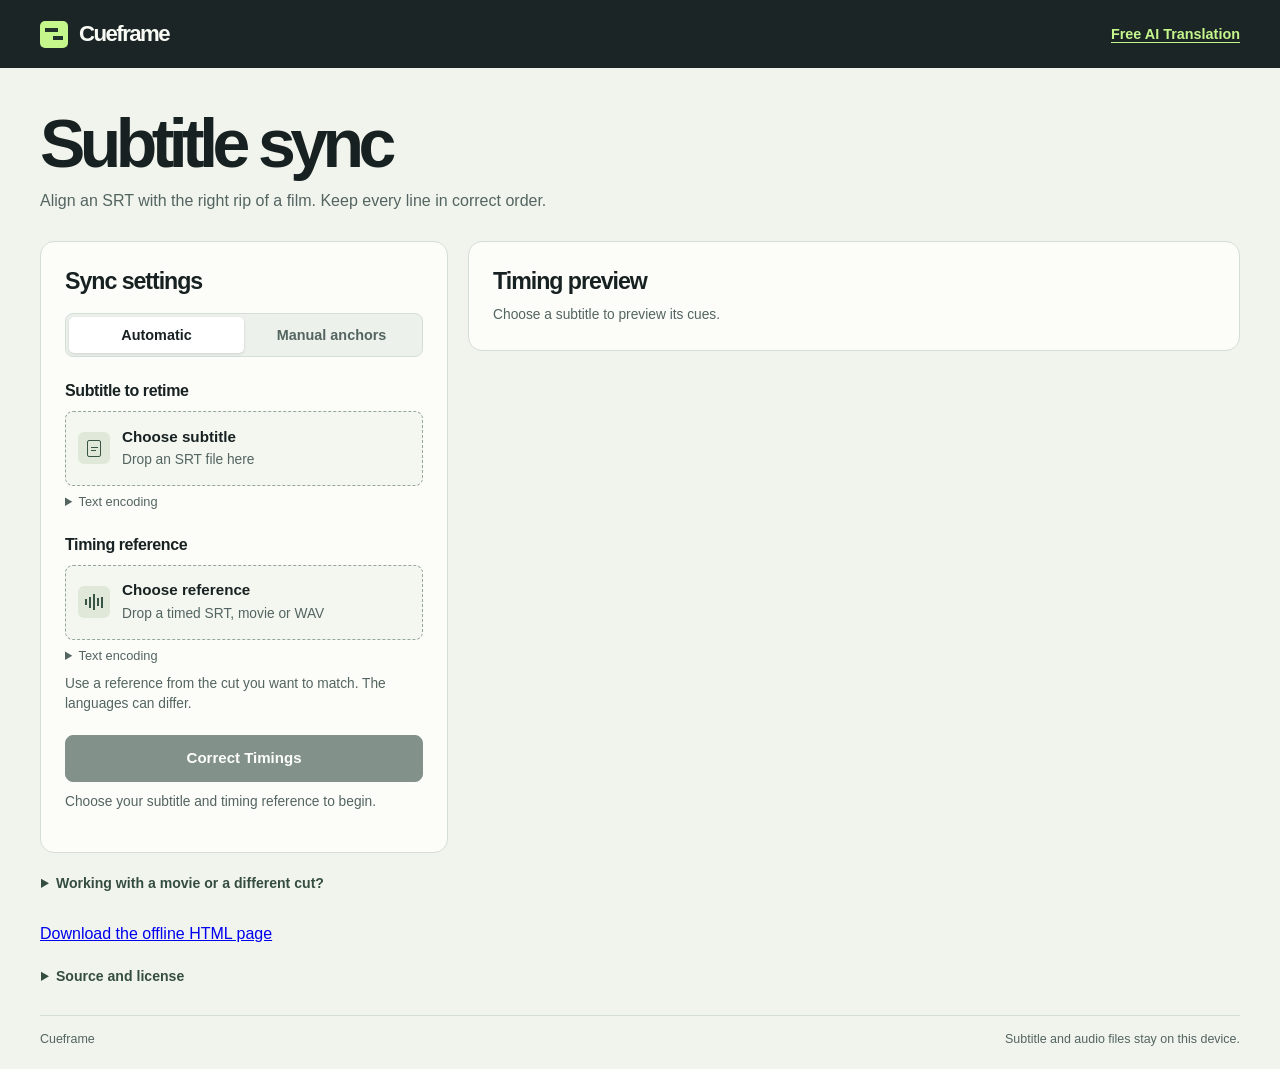
==== commit 09a53283: "Publish Cueframe Free AI Translation and link both subtitle tools" ====
--- a/subsync/index.html
+++ b/subsync/index.html
@@ -128,13 +128,15 @@
 .section-jump[aria-pressed=true]{outline:2px solid currentColor;outline-offset:0}
 .section-cue{background:#edf4e5}
 
+.topbar .tool-link{color:var(--accent);font-size:.9rem;font-weight:600;text-decoration:underline;text-underline-offset:.2em}
+
 </style>
 </head>
 <body>
   <header class="topbar">
     <div class="wrap bar-inner">
       <span class="brand"><span class="brand-icon" aria-hidden="true"><i></i><i></i></span>Cueframe</span>
-      <span class="local-label">On-device processing</span>
+      <nav aria-label="Cueframe tools"><a class="tool-link" href="https://perfectintegers.com/subsync/translate/">Free AI Translation</a></nav>
     </div>
   </header>
   <main class="wrap">
@@ -213,7 +215,7 @@
     <details class="help"><summary>Working with a movie or a different cut?</summary>
       <p>Choose a timed SRT, an embedded text track in an MKV or MP4 movie, or a soundtrack your browser can decode. For other audio formats, extract the dialogue track as a mono WAV. With FFmpeg installed, this command selects the first audio track. Choose the audio track that matches your film.</p>
       <pre><code>ffmpeg -i "movie.mkv" -map 0:a:0 -ac 1 -ar 16000 -c:a pcm_s16le "reference.wav"</code></pre>
-      <p>Automatic alignment compares dialogue timing across the film and applies timing changes it can match. When the correction is ready, select Export SRT to save it. If the overall match is too weak, choose a different reference or use manual anchors. For a cut between cues, place a pair early in the film, one just before the cut, one just after it, and one near the end. Lines missing from the release need editing separately.</p>
+      <p>Cueframe automatically matches shared dialogue between subtitle files. For different translations or a soundtrack, it compares the timing of speech and pauses. Select Export SRT to save the correction. If the reference is too different to align, try a subtitle or dialogue track from the release you want to match.</p>
     </details>
     <p><a href="./index.html" download="cueframe.html">Download the offline HTML page</a></p><details class="help"><summary>Source and license</summary><p>Cueframe is a browser rewrite in a fork of Michał Szymaniak’s SubSync. Distributed under the GNU General Public License, version 3 or later. <a href="https://github.com/StanMiletskiy/subsync">View source and tests on GitHub</a>.</p><details><summary>Read GNU GPL v3</summary><pre style="white-space:pre-wrap;max-height:18rem;overflow:auto">                    GNU GENERAL PUBLIC LICENSE
                        Version 3, 29 June 2007
@@ -990,9 +992,11 @@
       const startAt = timing.at + tokens[1].length;
       const endAt = startAt + tokens[2].length + tokens[3].length;
       const last = block[block.length - 1];
+      const bodyEnd = last.at + last.line.length;
+      const bodyStart = body.length ? body[0].at : bodyEnd;
       cues.push({
         start, end,
-        text: body.length ? text.slice(body[0].at, last.at + last.line.length) : '',
+        text: text.slice(bodyStart, bodyEnd), bodyStart, bodyEnd,
         startAt, endAt, startToken: tokens[2], endToken: tokens[4],
       });
       block = [];
@@ -1114,8 +1118,8 @@
     return [cues[0].start, cues.reduce((v, c) => Math.max(v, c.end), cues[0].end)];
   }
 
-  function cueActivity(cues, step) {
-    const [origin, end] = extent(cues);
+  function cueActivity(cues, step, bounds = extent(cues)) {
+    const [origin, end] = bounds;
     const values = new Float32Array(Math.ceil((end - origin) / step) + 1);
     const delta = new Int32Array(values.length + 1);
     for (const cue of cues) {
@@ -1414,6 +1418,7 @@
   }
 
   function mapTime(fit, ms) {
+    if (fit.dialoguePoints) return mapDialogue(fit.dialoguePoints, ms);
     let time = ms * fit.scale + fit.offsetMs;
     for (const edit of fit.edits || []) {
       if (ms < edit.sourceMs) break;
@@ -1756,6 +1761,87 @@
     };
   }
 
+  // Use both ends of the same cue. Independent nearest starts and ends can
+  // falsely match a split subtitle or an overlay to a line in another language.
+  function pairedResiduals(cues, reference, fit) {
+    const starts = reference.map(cue => cue.start);
+    const counts = new Uint32Array(reference.length);
+    const pairs = cues.map(cue => {
+      const start = cue.start * fit.scale + fit.offsetMs, end = cue.end * fit.scale + fit.offsetMs;
+      const lo = lowerBound(starts, start - 800), hi = lowerBound(starts, start + 801);
+      if (hi - lo > 16) return null;
+      let match = null;
+      for (let j = lo; j < hi; j++) {
+        const left = starts[j] - start, right = reference[j].end - end;
+        if (Math.abs(left - right) > 80 || Math.abs(right) > 800) continue;
+        if (match) return null;
+        match = { j, offset: (left + right) / 2 };
+      }
+      if (match) counts[match.j]++;
+      return match;
+    });
+    return pairs.map(pair => pair && counts[pair.j] === 1 ? pair.offset : NaN);
+  }
+
+  // Even-numbered cues propose a sustained subsecond shift. Interleaved
+  // cues must independently reproduce it, with a clear cut at both ends.
+  function refineSmallSections(cues, reference, source, ref, step, segments, fit) {
+    if (!fit.reliable || fit.edits.length || cues.length < 24) return fit;
+    const residuals = pairedResiduals(cues, reference, fit);
+    const edits = [], confirmedSections = [], latestEnd = [];
+    let occupied = -Infinity;
+    for (const cue of cues) {
+      latestEnd.push(occupied);
+      occupied = Math.max(occupied, cue.end);
+    }
+    const agrees = (i, offset) => Math.abs(residuals[i] - offset) <= 65;
+    function safeCut(i, delta, outside) {
+      if (i === 0 || i === cues.length) return true;
+      const gap = cues[i].start - latestEnd[i];
+      return gap > 0 && gap * fit.scale + delta >= 0 && agrees(outside, 0);
+    }
+    for (let i = 0; i < cues.length; i += 2) {
+      const seed = residuals[i];
+      if (!Number.isFinite(seed) || Math.abs(seed) < 180) continue;
+      const samples = [seed];
+      let first = i, last = i;
+      for (let j = first + 2; j < cues.length; j += 2) {
+        if (!agrees(j, seed)) {
+          // A split or omitted reference line can leave a single unpaired
+          // training cue between two matching ones.
+          if (!Number.isFinite(residuals[j]) && agrees(j + 2, seed)) continue;
+          break;
+        }
+        last = j;
+        samples.push(residuals[j]);
+      }
+      i = last;
+      const heldOutCount = (last - first) / 2;
+      if (samples.length < 8 || samples.length < 0.85 * (heldOutCount + 1) ||
+          cues[last].start - cues[first].start < 30000) continue;
+      const shift = median(samples);
+      // The two edge cues can help locate the cut, so exclude them from
+      // independent validation. Unpaired validation cues count as misses.
+      let confirmed = 0;
+      for (let j = first + 1; j < last; j += 2) if (agrees(j, shift)) confirmed++;
+      if (confirmed < heldOutCount * 0.85) continue;
+      if (agrees(first - 1, shift)) first--;
+      if (agrees(last + 1, shift)) last++;
+      if (!safeCut(first, shift, first - 1) || !safeCut(last + 1, -shift, last + 1)) continue;
+      edits.push({ sourceMs: cues[first].start, deltaMs: shift });
+      if (last + 1 < cues.length) edits.push({ sourceMs: cues[last + 1].start, deltaMs: -shift });
+      confirmedSections.push({ start: cues[first].start, end: cues[last].end });
+    }
+    if (!edits.length) return fit;
+    const corrected = evaluate(source, ref, step, { scale: fit.scale, offset: fit.offsetMs, edits }, 1, segments);
+    if (corrected.r <= fit.score + 0.001 || corrected.segments !== segments ||
+        corrected.weakest < 0.25 || corrected.coverage < 0.76) return fit;
+    const reviewRanges = fit.reviewRanges.filter(range => !confirmedSections.some(section =>
+      range.startMs >= section.start && range.endMs <= section.end));
+    return { ...fit, edits, score: clamp(corrected.r, 0, 1), reviewRanges,
+      reason: "Matching cue boundaries confirm a sustained local timing change." };
+  }
+
   // An acoustic tail needs a repeated, unambiguous alternative and a definite
   // cut between neighbouring cues. A strong tail alone cannot place the cut.
   function audioTail(cues, source, ref, step, fit, windows, width) {
@@ -1848,11 +1934,141 @@
     return withRanges(tail || fit, ranges);
   }
 
+  function dialogueKey(text) {
+    if (typeof text !== 'string' || !text) return '';
+    return (text.normalize('NFC').replace(/<\/?(?:i|b|u|font)\b[^>]*>/gi, '')
+      .toLowerCase().match(/[\p{L}\p{M}\p{N}]+/gu) || []).join(' ');
+  }
+
+  function uniqueLines(keys) {
+    const indices = new Map();
+    keys.forEach((key, i) => {
+      if (/\p{L}/u.test(key)) indices.set(key, indices.has(key) ? -1 : i);
+    });
+    return indices;
+  }
+
+  function similarity(a, b) {
+    if (!a || !b) return 0;
+    if (a === b) return 1;
+    // Character trigrams also work for scripts without spaces and inflected words.
+    const grams = s => {
+      const chars = Array.from(s), set = new Set();
+      for (let i = 2; i < chars.length; i++) set.add(chars[i-2] + chars[i-1] + chars[i]);
+      return set;
+    };
+    const left = grams(a), right = grams(b);
+    let common = 0;
+    for (const gram of left) if (right.has(gram)) common++;
+    return common < 5 ? 0 : 2 * common / (left.size + right.size);
+  }
+
+  // Repeated replies and lightly edited lines need unique surrounding dialogue.
+  // With different cue counts, leave the intervening passage to the time map.
+  function matchPassage(a, b, pairs, sourceLo, sourceHi, refLo, refHi) {
+    const count = sourceHi - sourceLo - 1;
+    if (count < 1 || count > 7 || count !== refHi - refLo - 1) return;
+    const left = a.slice(sourceLo + 1, sourceHi), right = b.slice(refLo + 1, refHi);
+    const identical = left.every((text, i) => text && text === right[i]);
+    const scores = identical ? null : left.map(text => right.map(other => similarity(text, other)));
+    for (let i = 0; i < count; i++) {
+      // A near match must beat alternatives on both sides; a reordered line
+      // or a repeated phrase cannot win purely because of its cue number.
+      if (!identical && (scores[i][i] < 0.65 || scores.some((row, j) => j !== i &&
+          Math.max(row[i], scores[i][j]) >= scores[i][i] - 0.12))) continue;
+      pairs.push([sourceLo + i + 1, refLo + i + 1]);
+    }
+  }
+
+  function dialogueMatches(source, reference) {
+    const a = source.map(c => dialogueKey(c.text)), b = reference.map(c => dialogueKey(c.text));
+    // Cue numbers and numbered SDH labels alone cannot establish dialogue identity.
+    const identity = key => key.replace(/\p{N}+/gu, '#');
+    const sourceIndex = uniqueLines(a.map(identity)), refIndex = uniqueLines(b.map(identity));
+    const pairs = [];
+    let lastSource = -1, lastRef = -1, anchors = 0;
+    for (let i = 0; i < a.length; i++) {
+      const id = identity(a[i]), j = refIndex.get(id);
+      if (sourceIndex.get(id) !== i || j == null || j < 0 || a[i] !== b[j]) continue;
+      if (j <= lastRef) return null; // Reordered scenes need the ordinary timing analysis.
+      if (lastSource >= 0) matchPassage(a, b, pairs, lastSource, i, lastRef, j);
+      pairs.push([i, j]);
+      lastSource = i;
+      lastRef = j;
+      anchors++;
+    }
+    return anchors >= 8 && anchors >= 0.5 * Math.max(a.length, b.length) ? pairs : null;
+  }
+
+  function mapDialogue(points, time) {
+    let lo = 0, hi = points.length - 1;
+    if (time <= points[lo][0]) return time + points[lo][1] - points[lo][0];
+    if (time >= points[hi][0]) return time + points[hi][1] - points[hi][0];
+    while (hi - lo > 1) {
+      const mid = Math.floor((hi + lo) / 2);
+      if (points[mid][0] <= time) lo = mid;
+      else hi = mid;
+    }
+    const [x, y] = points[lo], [nextX, nextY] = points[hi];
+    return y + (time - x) * (nextY - y) / (nextX - x);
+  }
+
+  function dialogueFit(cues, refs, step, segments) {
+    if (!cues.some(c => c.text) || !refs.some(c => c.text)) return null;
+    const pairs = dialogueMatches(cues, refs);
+    if (!pairs || pairs.length < 0.85 * Math.max(cues.length, refs.length)) return null;
+    const firstSource = pairs[0][0], lastSource = pairs.at(-1)[0];
+    // Keep a short opening title or closing credit at the nearest supported
+    // offset. A whole unpaired scene needs the ordinary timing analysis.
+    if (firstSource > 2 || cues.length - lastSource - 1 > 2 ||
+        (firstSource && cues[firstSource].start - cues[0].start > 30000) ||
+        (lastSource !== cues.length - 1 && cues.at(-1).end - cues[lastSource].end > 30000)) return null;
+    const boundaries = [];
+    for (let k = 0; k < pairs.length; k++) {
+      const [i, j] = pairs[k];
+      if (k && i > pairs[k - 1][0] + 1) {
+        const [previousI, previousJ] = pairs[k - 1];
+        const sourceGap = cues[i].start - cues[previousI].end;
+        const refGap = refs[j].start - refs[previousJ].end;
+        // Interpolate only short, bracketed passages at compatible rates. A large
+        // change in the available interval can be an inserted or removed scene.
+        if (i - previousI > 8 || j - previousJ > 8 || sourceGap <= 0 || refGap <= 0 ||
+            Math.abs(sourceGap - refGap) > Math.max(900, 0.35 * Math.min(sourceGap, refGap))) return null;
+      }
+      boundaries.push([cues[i].start, refs[j].start], [cues[i].end, refs[j].end]);
+    }
+    boundaries.sort((a, b) => a[0] - b[0]);
+    const points = [];
+    for (const [x, y] of boundaries) {
+      const prev = points.at(-1);
+      if (prev && x === prev[0] && y === prev[1]) continue;
+      if (prev && (x <= prev[0] || y <= prev[1])) return null;
+      points.push([x, y]);
+    }
+    const mapped = cues.map(c => ({
+      start: Math.round(mapDialogue(points, c.start)), end: Math.round(mapDialogue(points, c.end))
+    }));
+    if (mapped.some(c => c.start < 0 || c.end <= c.start)) return null;
+    // Measure the exported timeline, including inferred cues and reference-only
+    // material. Text correspondence selects the mapping, never its score.
+    const mappedBounds = extent(mapped), refBounds = extent(refs);
+    const bounds = [Math.min(mappedBounds[0], refBounds[0]), Math.max(mappedBounds[1], refBounds[1])];
+    const actual = cueActivity(mapped, step, bounds), expected = cueActivity(refs, step, bounds);
+    const agreement = evaluate(actual, expected, step, {scale: 1, offset: 0}, 1, segments);
+    const exact = mapped.length === refs.length && mapped.every((cue, i) =>
+      cue.start === refs[i].start && cue.end === refs[i].end);
+    if (!exact && (agreement.segments !== segments || agreement.weakest < 0.65 || agreement.r < 0.8)) return null;
+    const first = points[0], last = points.at(-1);
+    const scale = (last[1] - first[1]) / (last[0] - first[0]);
+    return {dialoguePoints: points, matchedLines: pairs.length, scale,
+      offsetMs: Math.round(first[1] - scale * first[0]), score: exact ? 1 : clamp(agreement.r, 0, 1), exactTimings: exact,
+      reliable: true, edits: [], reviewRanges: []};
+  }
+
   function align(input, reference, options = {}) {
     if (!Array.isArray(input)) return failure("Choose a subtitle track to sync.");
     const cues = ordered(input);
     if (cues.length < 4) return failure("At least four dialogue cues are needed for automatic matching.");
-    if (hasRepeatingPattern(cues)) return failure("The cue pattern repeats. Use matching dialogue lines as manual anchors.");
     const audio = !Array.isArray(reference);
     const refCues = audio ? null : ordered(reference);
     if (audio && (!reference || !reference.activity || !(reference.stepMs > 0) || !reference.activity.length))
@@ -1863,13 +2079,16 @@
     const maxSpan = Math.max(span, refBounds[1] - refBounds[0]);
     if (!Number.isFinite(maxSpan) || maxSpan <= 0) return failure("The track duration is invalid.");
     const step = Math.max(100, Math.ceil(maxSpan / 120000), audio ? reference.stepMs : 0);
+    const segments = span >= 180000 && cues.length >= 25 ? 4 : 1;
+    const textFit = refCues && dialogueFit(cues, refCues, step, segments);
+    if (textFit) return textFit;
+    if (hasRepeatingPattern(cues)) return failure("The cue pattern repeats, so the offset is ambiguous. Try another dialogue track from this release.");
     const source = cueActivity(cues, step), ref = audio ? audioActivity(reference, step) : cueActivity(refCues, step);
     const windows = findWindows(cues, source, ref, step);
     if (!windows.length) return failure("No clear dialogue pattern was found in the reference.");
     const candidates = propose(windows, first, span);
     if (!candidates.length) return failure("The reference did not yield a consistent timing match.");
     const stride = Math.max(1, Math.floor(source.values.length / 16000));
-    const segments = span >= 180000 && cues.length >= 25 ? 4 : 1;
     for (const c of candidates) c.r = evaluate(source, ref, step, c, stride, segments).r;
     candidates.sort((a, b) => b.r - a.r);
     let best = refine(source, ref, step, candidates[0], span, stride, segments);
@@ -1890,8 +2109,8 @@
     const reliable = score >= minimumScore && result.coverage >= 0.76 && supported && continuous && !rival;
     let reason = "The overall offset and playback rate are supported by the dialogue timing.";
     if (!reliable) {
-      reason = rival ? "Several timings fit this pattern. Check the proposed timing or set manual anchors."
-        : "The tracks do not show a consistent dialogue match. Try another reference or set manual anchors.";
+      reason = rival ? "Several timings fit this pattern. Try another dialogue track from this release."
+        : "The tracks do not show a consistent dialogue match. Try a reference from the same release.";
     }
     const fit = { offsetMs: Math.round(best.offset), scale: best.scale, score, reliable, reason, edits: [], reviewRanges: [] };
     if (refCues) {
@@ -1907,10 +2126,11 @@
           const starts = refCues.map(c => c.start), ends = refCues.map(c => c.end).sort((a, b) => a - b);
           return shortEdgeReview(cues, starts, ends, local) || local;
         }
-        return local;
-      }
-    }
-    return checkLocalActivity(cues, source, ref, step, fit, audio);
+        return refineSmallSections(cues, refCues, source, ref, step, segments, local);
+      }
+    }
+    const checked = checkLocalActivity(cues, source, ref, step, fit, audio);
+    return refCues ? refineSmallSections(cues, refCues, source, ref, step, segments, checked) : checked;
   }
 
   const api = { align, mapTime };
@@ -3433,8 +3653,8 @@
       } catch {fallback();}
     });
   }
-  function timingOnly(cues) {
-    return cues.map(({start,end})=>({start,end}));
+  function cueData(cues, includeText) {
+    return cues.map(({start,end,text})=>includeText?{start,end,text}:{start,end});
   }
   function signedSeconds(ms) {
     return (ms>=0?'+':'−')+(Math.abs(ms)/1000).toFixed(3)+' s';
@@ -3459,8 +3679,8 @@
         detail=pairs.length===1?'Applied to every cue.':'Adjusted using your matching times.';
       } else {
         const ref=tracks.ref;
-        const job={cues:timingOnly(parsed.cues),kind:ref.kind};
-        if (ref.parsed) job.reference=timingOnly(ref.parsed.cues);
+        const job={cues:cueData(parsed.cues,!!ref.parsed),kind:ref.kind};
+        if (ref.parsed) job.reference=cueData(ref.parsed.cues,true);
         else {job.file=ref.file; job.track=ref.selected;}
         message(ref.parsed?'Comparing timing patterns…':'Reading the selected track…');
         const answer=await referenceCache.run(job, fraction=>{
@@ -3469,7 +3689,7 @@
           if (Number.isFinite(progress)) message(progress>=100?'Comparing timing patterns…':'Reading reference · '+progress+'%');
         },controller.signal,runWorker);
         if (running!==controller) return;
-        if (!Number.isFinite(answer.scale) || answer.scale<=0 || !Number.isFinite(answer.offsetMs)) throw Error(answer.reason || 'No timing estimate. Use manual anchors or choose another reference.');
+        if (!Number.isFinite(answer.scale) || answer.scale<=0 || !Number.isFinite(answer.offsetMs)) throw Error(answer.reason || 'Could not estimate the timing. Try a reference from the same release.');
         map=SyncSrt.fitOpening(parsed.cues,time=>SyncAlign.mapTime(answer,time));
         const edits=answer.edits || [], review=answer.reviewRanges || [];
         exportable=!!answer.reliable;
@@ -3478,7 +3698,12 @@
         const sign=drift>=0?'+':'−';
         title=(edits.length?'Starting offset ':'Offset ')+signedSeconds(answer.offsetMs);
         detail='Rate '+sign+Math.abs(drift).toFixed(3)+'% · timing match score '+Math.round(answer.score*100)+'%';
-        if (!exportable) message(answer.reason || 'Weak timing match. Try manual anchors or another reference.','error');
+        if (answer.dialoguePoints) {
+          title='Matched subtitle dialogue';
+          const percent=!answer.exactTimings && answer.score>=0.9995?'>99.9':(answer.score*100).toFixed(1);
+          detail='Timing match score '+percent+'% · '+answer.matchedLines.toLocaleString()+' of '+parsed.cues.length.toLocaleString()+' cues matched by text';
+        }
+        if (!exportable) message(answer.reason || 'Weak timing match. Try a reference from the same release.','error');
       }
       let text;
       if (exportable) text=SyncSrt.render(parsed,map);
